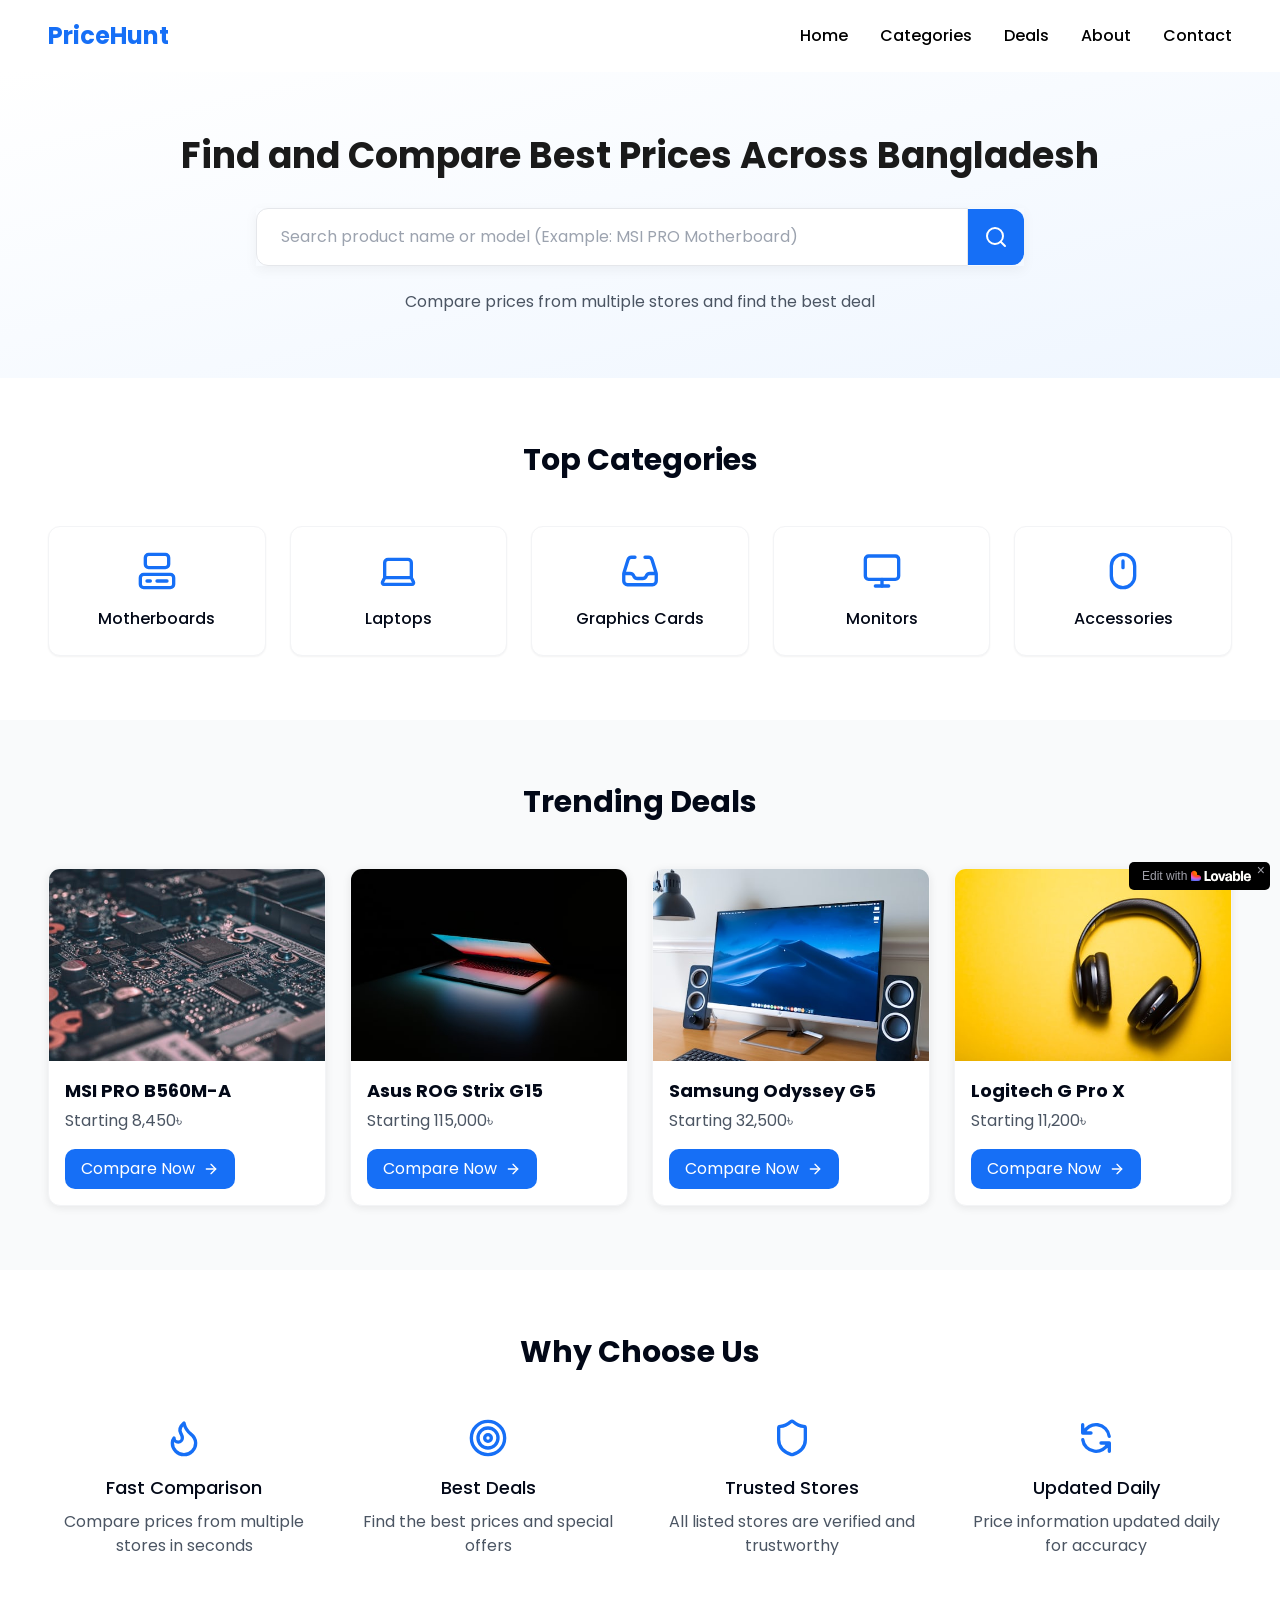
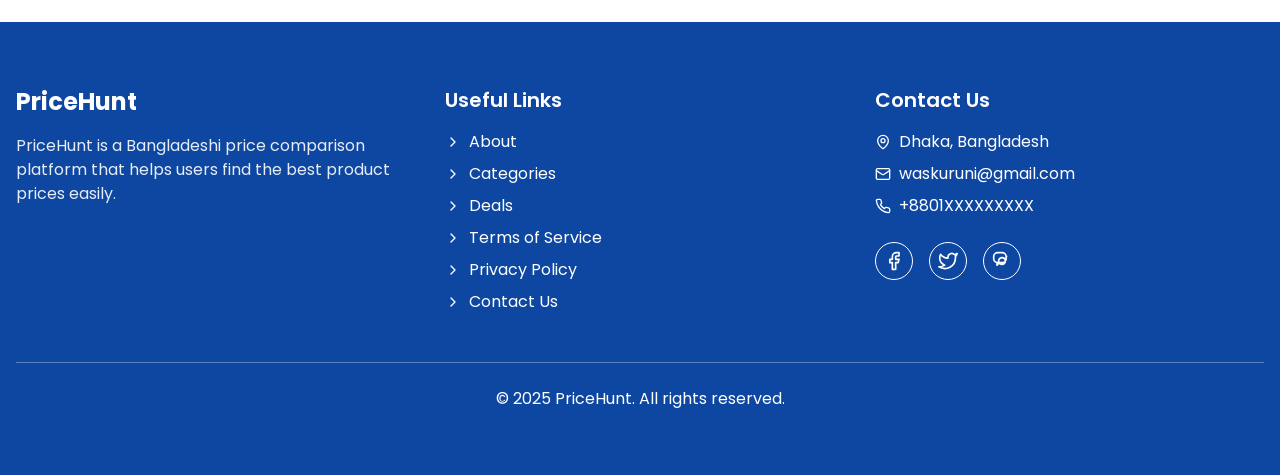
==== index.html/index.html @ 4f88013d "Rename pricehunt-web-finder.html to index.html" ====
<!DOCTYPE html>
<!-- saved from url=(0052)https://preview-%2Dpricehunt-web-finder.lovable.app/ -->
<html lang="en"><head><meta http-equiv="Content-Type" content="text/html; charset=UTF-8">
    
    <meta name="viewport" content="width=device-width, initial-scale=1.0">
    <title>pricehunt-web-finder</title>
    <meta name="description" content="Lovable Generated Project">
    <meta name="author" content="Lovable">

    <meta property="og:title" content="pricehunt-web-finder">
    <meta property="og:description" content="Lovable Generated Project">
    <meta property="og:type" content="website">
    <meta property="og:image" content="https://pub-bb2e103a32db4e198524a2e9ed8f35b4.r2.dev/3e793fcf-2c0a-4760-947f-ab7b72cff218/id-preview-50a342af--3bce8ee6-4d39-41f5-b2bd-1e55536fd583.lovable.app-1746022741566.png">

    <meta name="twitter:card" content="summary_large_image">
    <meta name="twitter:site" content="@lovable_dev">
    <meta name="twitter:image" content="https://pub-bb2e103a32db4e198524a2e9ed8f35b4.r2.dev/3e793fcf-2c0a-4760-947f-ab7b72cff218/id-preview-50a342af--3bce8ee6-4d39-41f5-b2bd-1e55536fd583.lovable.app-1746022741566.png">
    <script type="module" crossorigin="" src="./pricehunt-web-finder_files/index-DUTAC3Rj.js.download"></script>
    <link rel="stylesheet" crossorigin="" href="./pricehunt-web-finder_files/index-QNEb8FNh.css">
  
<style>
	#lovable-badge {
		position: fixed;
		bottom: 10px;
		right: 10px;
		width: 141px;
		padding: 5px 13px;	
		background-color: #000;
		color: #fff;
		font-size: 12px;
		border-radius: 5px;
		font-family: sans-serif;
		display: flex;
		align-items: center;
		gap: 4px;
		z-index: 1000000;
	}
</style>
<style type="text/css">:where(html[dir="ltr"]),:where([data-sonner-toaster][dir="ltr"]){--toast-icon-margin-start: -3px;--toast-icon-margin-end: 4px;--toast-svg-margin-start: -1px;--toast-svg-margin-end: 0px;--toast-button-margin-start: auto;--toast-button-margin-end: 0;--toast-close-button-start: 0;--toast-close-button-end: unset;--toast-close-button-transform: translate(-35%, -35%)}:where(html[dir="rtl"]),:where([data-sonner-toaster][dir="rtl"]){--toast-icon-margin-start: 4px;--toast-icon-margin-end: -3px;--toast-svg-margin-start: 0px;--toast-svg-margin-end: -1px;--toast-button-margin-start: 0;--toast-button-margin-end: auto;--toast-close-button-start: unset;--toast-close-button-end: 0;--toast-close-button-transform: translate(35%, -35%)}:where([data-sonner-toaster]){position:fixed;width:var(--width);font-family:ui-sans-serif,system-ui,-apple-system,BlinkMacSystemFont,Segoe UI,Roboto,Helvetica Neue,Arial,Noto Sans,sans-serif,Apple Color Emoji,Segoe UI Emoji,Segoe UI Symbol,Noto Color Emoji;--gray1: hsl(0, 0%, 99%);--gray2: hsl(0, 0%, 97.3%);--gray3: hsl(0, 0%, 95.1%);--gray4: hsl(0, 0%, 93%);--gray5: hsl(0, 0%, 90.9%);--gray6: hsl(0, 0%, 88.7%);--gray7: hsl(0, 0%, 85.8%);--gray8: hsl(0, 0%, 78%);--gray9: hsl(0, 0%, 56.1%);--gray10: hsl(0, 0%, 52.3%);--gray11: hsl(0, 0%, 43.5%);--gray12: hsl(0, 0%, 9%);--border-radius: 8px;box-sizing:border-box;padding:0;margin:0;list-style:none;outline:none;z-index:999999999}:where([data-sonner-toaster][data-x-position="right"]){right:max(var(--offset),env(safe-area-inset-right))}:where([data-sonner-toaster][data-x-position="left"]){left:max(var(--offset),env(safe-area-inset-left))}:where([data-sonner-toaster][data-x-position="center"]){left:50%;transform:translate(-50%)}:where([data-sonner-toaster][data-y-position="top"]){top:max(var(--offset),env(safe-area-inset-top))}:where([data-sonner-toaster][data-y-position="bottom"]){bottom:max(var(--offset),env(safe-area-inset-bottom))}:where([data-sonner-toast]){--y: translateY(100%);--lift-amount: calc(var(--lift) * var(--gap));z-index:var(--z-index);position:absolute;opacity:0;transform:var(--y);filter:blur(0);touch-action:none;transition:transform .4s,opacity .4s,height .4s,box-shadow .2s;box-sizing:border-box;outline:none;overflow-wrap:anywhere}:where([data-sonner-toast][data-styled="true"]){padding:16px;background:var(--normal-bg);border:1px solid var(--normal-border);color:var(--normal-text);border-radius:var(--border-radius);box-shadow:0 4px 12px #0000001a;width:var(--width);font-size:13px;display:flex;align-items:center;gap:6px}:where([data-sonner-toast]:focus-visible){box-shadow:0 4px 12px #0000001a,0 0 0 2px #0003}:where([data-sonner-toast][data-y-position="top"]){top:0;--y: translateY(-100%);--lift: 1;--lift-amount: calc(1 * var(--gap))}:where([data-sonner-toast][data-y-position="bottom"]){bottom:0;--y: translateY(100%);--lift: -1;--lift-amount: calc(var(--lift) * var(--gap))}:where([data-sonner-toast]) :where([data-description]){font-weight:400;line-height:1.4;color:inherit}:where([data-sonner-toast]) :where([data-title]){font-weight:500;line-height:1.5;color:inherit}:where([data-sonner-toast]) :where([data-icon]){display:flex;height:16px;width:16px;position:relative;justify-content:flex-start;align-items:center;flex-shrink:0;margin-left:var(--toast-icon-margin-start);margin-right:var(--toast-icon-margin-end)}:where([data-sonner-toast][data-promise="true"]) :where([data-icon])>svg{opacity:0;transform:scale(.8);transform-origin:center;animation:sonner-fade-in .3s ease forwards}:where([data-sonner-toast]) :where([data-icon])>*{flex-shrink:0}:where([data-sonner-toast]) :where([data-icon]) svg{margin-left:var(--toast-svg-margin-start);margin-right:var(--toast-svg-margin-end)}:where([data-sonner-toast]) :where([data-content]){display:flex;flex-direction:column;gap:2px}[data-sonner-toast][data-styled=true] [data-button]{border-radius:4px;padding-left:8px;padding-right:8px;height:24px;font-size:12px;color:var(--normal-bg);background:var(--normal-text);margin-left:var(--toast-button-margin-start);margin-right:var(--toast-button-margin-end);border:none;cursor:pointer;outline:none;display:flex;align-items:center;flex-shrink:0;transition:opacity .4s,box-shadow .2s}:where([data-sonner-toast]) :where([data-button]):focus-visible{box-shadow:0 0 0 2px #0006}:where([data-sonner-toast]) :where([data-button]):first-of-type{margin-left:var(--toast-button-margin-start);margin-right:var(--toast-button-margin-end)}:where([data-sonner-toast]) :where([data-cancel]){color:var(--normal-text);background:rgba(0,0,0,.08)}:where([data-sonner-toast][data-theme="dark"]) :where([data-cancel]){background:rgba(255,255,255,.3)}:where([data-sonner-toast]) :where([data-close-button]){position:absolute;left:var(--toast-close-button-start);right:var(--toast-close-button-end);top:0;height:20px;width:20px;display:flex;justify-content:center;align-items:center;padding:0;background:var(--gray1);color:var(--gray12);border:1px solid var(--gray4);transform:var(--toast-close-button-transform);border-radius:50%;cursor:pointer;z-index:1;transition:opacity .1s,background .2s,border-color .2s}:where([data-sonner-toast]) :where([data-close-button]):focus-visible{box-shadow:0 4px 12px #0000001a,0 0 0 2px #0003}:where([data-sonner-toast]) :where([data-disabled="true"]){cursor:not-allowed}:where([data-sonner-toast]):hover :where([data-close-button]):hover{background:var(--gray2);border-color:var(--gray5)}:where([data-sonner-toast][data-swiping="true"]):before{content:"";position:absolute;left:0;right:0;height:100%;z-index:-1}:where([data-sonner-toast][data-y-position="top"][data-swiping="true"]):before{bottom:50%;transform:scaleY(3) translateY(50%)}:where([data-sonner-toast][data-y-position="bottom"][data-swiping="true"]):before{top:50%;transform:scaleY(3) translateY(-50%)}:where([data-sonner-toast][data-swiping="false"][data-removed="true"]):before{content:"";position:absolute;inset:0;transform:scaleY(2)}:where([data-sonner-toast]):after{content:"";position:absolute;left:0;height:calc(var(--gap) + 1px);bottom:100%;width:100%}:where([data-sonner-toast][data-mounted="true"]){--y: translateY(0);opacity:1}:where([data-sonner-toast][data-expanded="false"][data-front="false"]){--scale: var(--toasts-before) * .05 + 1;--y: translateY(calc(var(--lift-amount) * var(--toasts-before))) scale(calc(-1 * var(--scale)));height:var(--front-toast-height)}:where([data-sonner-toast])>*{transition:opacity .4s}:where([data-sonner-toast][data-expanded="false"][data-front="false"][data-styled="true"])>*{opacity:0}:where([data-sonner-toast][data-visible="false"]){opacity:0;pointer-events:none}:where([data-sonner-toast][data-mounted="true"][data-expanded="true"]){--y: translateY(calc(var(--lift) * var(--offset)));height:var(--initial-height)}:where([data-sonner-toast][data-removed="true"][data-front="true"][data-swipe-out="false"]){--y: translateY(calc(var(--lift) * -100%));opacity:0}:where([data-sonner-toast][data-removed="true"][data-front="false"][data-swipe-out="false"][data-expanded="true"]){--y: translateY(calc(var(--lift) * var(--offset) + var(--lift) * -100%));opacity:0}:where([data-sonner-toast][data-removed="true"][data-front="false"][data-swipe-out="false"][data-expanded="false"]){--y: translateY(40%);opacity:0;transition:transform .5s,opacity .2s}:where([data-sonner-toast][data-removed="true"][data-front="false"]):before{height:calc(var(--initial-height) + 20%)}[data-sonner-toast][data-swiping=true]{transform:var(--y) translateY(var(--swipe-amount, 0px));transition:none}[data-sonner-toast][data-swipe-out=true][data-y-position=bottom],[data-sonner-toast][data-swipe-out=true][data-y-position=top]{animation:swipe-out .2s ease-out forwards}@keyframes swipe-out{0%{transform:translateY(calc(var(--lift) * var(--offset) + var(--swipe-amount)));opacity:1}to{transform:translateY(calc(var(--lift) * var(--offset) + var(--swipe-amount) + var(--lift) * -100%));opacity:0}}@media (max-width: 600px){[data-sonner-toaster]{position:fixed;--mobile-offset: 16px;right:var(--mobile-offset);left:var(--mobile-offset);width:100%}[data-sonner-toaster] [data-sonner-toast]{left:0;right:0;width:calc(100% - var(--mobile-offset) * 2)}[data-sonner-toaster][data-x-position=left]{left:var(--mobile-offset)}[data-sonner-toaster][data-y-position=bottom]{bottom:20px}[data-sonner-toaster][data-y-position=top]{top:20px}[data-sonner-toaster][data-x-position=center]{left:var(--mobile-offset);right:var(--mobile-offset);transform:none}}[data-sonner-toaster][data-theme=light]{--normal-bg: #fff;--normal-border: var(--gray4);--normal-text: var(--gray12);--success-bg: hsl(143, 85%, 96%);--success-border: hsl(145, 92%, 91%);--success-text: hsl(140, 100%, 27%);--info-bg: hsl(208, 100%, 97%);--info-border: hsl(221, 91%, 91%);--info-text: hsl(210, 92%, 45%);--warning-bg: hsl(49, 100%, 97%);--warning-border: hsl(49, 91%, 91%);--warning-text: hsl(31, 92%, 45%);--error-bg: hsl(359, 100%, 97%);--error-border: hsl(359, 100%, 94%);--error-text: hsl(360, 100%, 45%)}[data-sonner-toaster][data-theme=light] [data-sonner-toast][data-invert=true]{--normal-bg: #000;--normal-border: hsl(0, 0%, 20%);--normal-text: var(--gray1)}[data-sonner-toaster][data-theme=dark] [data-sonner-toast][data-invert=true]{--normal-bg: #fff;--normal-border: var(--gray3);--normal-text: var(--gray12)}[data-sonner-toaster][data-theme=dark]{--normal-bg: #000;--normal-border: hsl(0, 0%, 20%);--normal-text: var(--gray1);--success-bg: hsl(150, 100%, 6%);--success-border: hsl(147, 100%, 12%);--success-text: hsl(150, 86%, 65%);--info-bg: hsl(215, 100%, 6%);--info-border: hsl(223, 100%, 12%);--info-text: hsl(216, 87%, 65%);--warning-bg: hsl(64, 100%, 6%);--warning-border: hsl(60, 100%, 12%);--warning-text: hsl(46, 87%, 65%);--error-bg: hsl(358, 76%, 10%);--error-border: hsl(357, 89%, 16%);--error-text: hsl(358, 100%, 81%)}[data-rich-colors=true][data-sonner-toast][data-type=success],[data-rich-colors=true][data-sonner-toast][data-type=success] [data-close-button]{background:var(--success-bg);border-color:var(--success-border);color:var(--success-text)}[data-rich-colors=true][data-sonner-toast][data-type=info],[data-rich-colors=true][data-sonner-toast][data-type=info] [data-close-button]{background:var(--info-bg);border-color:var(--info-border);color:var(--info-text)}[data-rich-colors=true][data-sonner-toast][data-type=warning],[data-rich-colors=true][data-sonner-toast][data-type=warning] [data-close-button]{background:var(--warning-bg);border-color:var(--warning-border);color:var(--warning-text)}[data-rich-colors=true][data-sonner-toast][data-type=error],[data-rich-colors=true][data-sonner-toast][data-type=error] [data-close-button]{background:var(--error-bg);border-color:var(--error-border);color:var(--error-text)}.sonner-loading-wrapper{--size: 16px;height:var(--size);width:var(--size);position:absolute;inset:0;z-index:10}.sonner-loading-wrapper[data-visible=false]{transform-origin:center;animation:sonner-fade-out .2s ease forwards}.sonner-spinner{position:relative;top:50%;left:50%;height:var(--size);width:var(--size)}.sonner-loading-bar{animation:sonner-spin 1.2s linear infinite;background:var(--gray11);border-radius:6px;height:8%;left:-10%;position:absolute;top:-3.9%;width:24%}.sonner-loading-bar:nth-child(1){animation-delay:-1.2s;transform:rotate(.0001deg) translate(146%)}.sonner-loading-bar:nth-child(2){animation-delay:-1.1s;transform:rotate(30deg) translate(146%)}.sonner-loading-bar:nth-child(3){animation-delay:-1s;transform:rotate(60deg) translate(146%)}.sonner-loading-bar:nth-child(4){animation-delay:-.9s;transform:rotate(90deg) translate(146%)}.sonner-loading-bar:nth-child(5){animation-delay:-.8s;transform:rotate(120deg) translate(146%)}.sonner-loading-bar:nth-child(6){animation-delay:-.7s;transform:rotate(150deg) translate(146%)}.sonner-loading-bar:nth-child(7){animation-delay:-.6s;transform:rotate(180deg) translate(146%)}.sonner-loading-bar:nth-child(8){animation-delay:-.5s;transform:rotate(210deg) translate(146%)}.sonner-loading-bar:nth-child(9){animation-delay:-.4s;transform:rotate(240deg) translate(146%)}.sonner-loading-bar:nth-child(10){animation-delay:-.3s;transform:rotate(270deg) translate(146%)}.sonner-loading-bar:nth-child(11){animation-delay:-.2s;transform:rotate(300deg) translate(146%)}.sonner-loading-bar:nth-child(12){animation-delay:-.1s;transform:rotate(330deg) translate(146%)}@keyframes sonner-fade-in{0%{opacity:0;transform:scale(.8)}to{opacity:1;transform:scale(1)}}@keyframes sonner-fade-out{0%{opacity:1;transform:scale(1)}to{opacity:0;transform:scale(.8)}}@keyframes sonner-spin{0%{opacity:1}to{opacity:.15}}@media (prefers-reduced-motion){[data-sonner-toast],[data-sonner-toast]>*,.sonner-loading-bar{transition:none!important;animation:none!important}}.sonner-loader{position:absolute;top:50%;left:50%;transform:translate(-50%,-50%);transform-origin:center;transition:opacity .2s,transform .2s}.sonner-loader[data-visible=false]{opacity:0;transform:scale(.8) translate(-50%,-50%)}
</style></head>

  <body>
    <div id="root"><div role="region" aria-label="Notifications (F8)" tabindex="-1" style="pointer-events: none;"><ol tabindex="-1" data-lov-id="src/components/ui/toaster.tsx:30:6" data-lov-name="ToastViewport" data-component-path="src/components/ui/toaster.tsx" data-component-line="30" data-component-file="toaster.tsx" data-component-name="ToastViewport" data-component-content="%7B%7D" class="fixed top-0 z-[100] flex max-h-screen w-full flex-col-reverse p-4 sm:bottom-0 sm:right-0 sm:top-auto sm:flex-col md:max-w-[420px]"></ol></div><div data-lov-id="src/pages/Index.tsx:11:4" data-lov-name="div" data-component-path="src/pages/Index.tsx" data-component-line="11" data-component-file="Index.tsx" data-component-name="div" data-component-content="%7B%22className%22%3A%22min-h-screen%20flex%20flex-col%22%7D" class="min-h-screen flex flex-col"><header data-lov-id="src/components/Header.tsx:6:4" data-lov-name="header" data-component-path="src/components/Header.tsx" data-component-line="6" data-component-file="Header.tsx" data-component-name="header" data-component-content="%7B%22className%22%3A%22px-4%20py-5%20bg-white%20shadow-sm%22%7D" class="px-4 py-5 bg-white shadow-sm"><div data-lov-id="src/components/Header.tsx:7:6" data-lov-name="div" data-component-path="src/components/Header.tsx" data-component-line="7" data-component-file="Header.tsx" data-component-name="div" data-component-content="%7B%22className%22%3A%22container%20mx-auto%20flex%20justify-between%20items-center%22%7D" class="container mx-auto flex justify-between items-center"><div data-lov-id="src/components/Header.tsx:8:8" data-lov-name="div" data-component-path="src/components/Header.tsx" data-component-line="8" data-component-file="Header.tsx" data-component-name="div" data-component-content="%7B%22className%22%3A%22flex%20items-center%22%7D" class="flex items-center"><a data-lov-id="src/components/Header.tsx:9:10" data-lov-name="Link" data-component-path="src/components/Header.tsx" data-component-line="9" data-component-file="Header.tsx" data-component-name="Link" data-component-content="%7B%22text%22%3A%22PriceHunt%22%2C%22className%22%3A%22text-2xl%20font-bold%20text-%5B%23166ff6%5D%22%7D" class="text-2xl font-bold text-[#166ff6]" href="https://preview--pricehunt-web-finder.lovable.app/">PriceHunt</a></div><nav data-lov-id="src/components/Header.tsx:14:8" data-lov-name="nav" data-component-path="src/components/Header.tsx" data-component-line="14" data-component-file="Header.tsx" data-component-name="nav" data-component-content="%7B%22className%22%3A%22hidden%20md%3Aflex%20space-x-8%22%7D" class="hidden md:flex space-x-8"><a data-lov-id="src/components/Header.tsx:15:10" data-lov-name="Link" data-component-path="src/components/Header.tsx" data-component-line="15" data-component-file="Header.tsx" data-component-name="Link" data-component-content="%7B%22text%22%3A%22Home%22%2C%22className%22%3A%22font-medium%20text-black%20hover%3Atext-%5B%23166ff6%5D%22%7D" class="font-medium text-black hover:text-[#166ff6]" href="https://preview--pricehunt-web-finder.lovable.app/">Home</a><a data-lov-id="src/components/Header.tsx:18:10" data-lov-name="Link" data-component-path="src/components/Header.tsx" data-component-line="18" data-component-file="Header.tsx" data-component-name="Link" data-component-content="%7B%22text%22%3A%22Categories%22%2C%22className%22%3A%22font-medium%20text-black%20hover%3Atext-%5B%23166ff6%5D%22%7D" class="font-medium text-black hover:text-[#166ff6]" href="https://preview--pricehunt-web-finder.lovable.app/categories">Categories</a><a data-lov-id="src/components/Header.tsx:21:10" data-lov-name="Link" data-component-path="src/components/Header.tsx" data-component-line="21" data-component-file="Header.tsx" data-component-name="Link" data-component-content="%7B%22text%22%3A%22Deals%22%2C%22className%22%3A%22font-medium%20text-black%20hover%3Atext-%5B%23166ff6%5D%22%7D" class="font-medium text-black hover:text-[#166ff6]" href="https://preview--pricehunt-web-finder.lovable.app/deals">Deals</a><a data-lov-id="src/components/Header.tsx:24:10" data-lov-name="Link" data-component-path="src/components/Header.tsx" data-component-line="24" data-component-file="Header.tsx" data-component-name="Link" data-component-content="%7B%22text%22%3A%22About%22%2C%22className%22%3A%22font-medium%20text-black%20hover%3Atext-%5B%23166ff6%5D%22%7D" class="font-medium text-black hover:text-[#166ff6]" href="https://preview--pricehunt-web-finder.lovable.app/about">About</a><a data-lov-id="src/components/Header.tsx:27:10" data-lov-name="Link" data-component-path="src/components/Header.tsx" data-component-line="27" data-component-file="Header.tsx" data-component-name="Link" data-component-content="%7B%22text%22%3A%22Contact%22%2C%22className%22%3A%22font-medium%20text-black%20hover%3Atext-%5B%23166ff6%5D%22%7D" class="font-medium text-black hover:text-[#166ff6]" href="https://preview--pricehunt-web-finder.lovable.app/contact">Contact</a></nav><div data-lov-id="src/components/Header.tsx:32:8" data-lov-name="div" data-component-path="src/components/Header.tsx" data-component-line="32" data-component-file="Header.tsx" data-component-name="div" data-component-content="%7B%22className%22%3A%22md%3Ahidden%22%7D" class="md:hidden"><button data-lov-id="src/components/Header.tsx:33:10" data-lov-name="button" data-component-path="src/components/Header.tsx" data-component-line="33" data-component-file="Header.tsx" data-component-name="button" data-component-content="%7B%22className%22%3A%22p-2%22%7D" class="p-2"><svg data-lov-id="src/components/Header.tsx:34:12" data-lov-name="svg" data-component-path="src/components/Header.tsx" data-component-line="34" data-component-file="Header.tsx" data-component-name="svg" data-component-content="%7B%22className%22%3A%22h-6%20w-6%22%7D" xmlns="http://www.w3.org/2000/svg" fill="none" viewBox="0 0 24 24" stroke="currentColor" class="h-6 w-6"><path data-lov-id="src/components/Header.tsx:35:14" data-lov-name="path" data-component-path="src/components/Header.tsx" data-component-line="35" data-component-file="Header.tsx" data-component-name="path" data-component-content="%7B%7D" stroke-linecap="round" stroke-linejoin="round" stroke-width="2" d="M4 6h16M4 12h16M4 18h16"></path></svg></button></div></div></header><main data-lov-id="src/pages/Index.tsx:13:6" data-lov-name="main" data-component-path="src/pages/Index.tsx" data-component-line="13" data-component-file="Index.tsx" data-component-name="main" data-component-content="%7B%22className%22%3A%22flex-grow%22%7D" class="flex-grow"><section data-lov-id="src/components/HeroSection.tsx:15:4" data-lov-name="section" data-component-path="src/components/HeroSection.tsx" data-component-line="15" data-component-file="HeroSection.tsx" data-component-name="section" data-component-content="%7B%22className%22%3A%22py-16%20px-4%20bg-gradient-to-br%20from-white%20to-blue-50%22%7D" class="py-16 px-4 bg-gradient-to-br from-white to-blue-50"><div data-lov-id="src/components/HeroSection.tsx:16:6" data-lov-name="div" data-component-path="src/components/HeroSection.tsx" data-component-line="16" data-component-file="HeroSection.tsx" data-component-name="div" data-component-content="%7B%22className%22%3A%22container%20mx-auto%20text-center%22%7D" class="container mx-auto text-center"><h1 data-lov-id="src/components/HeroSection.tsx:17:8" data-lov-name="h1" data-component-path="src/components/HeroSection.tsx" data-component-line="17" data-component-file="HeroSection.tsx" data-component-name="h1" data-component-content="%7B%22text%22%3A%22Find%20and%20Compare%20Best%20Prices%20Across%20Bangladesh%22%2C%22className%22%3A%22text-3xl%20md%3Atext-4xl%20font-bold%20text-%5B%231a1a1a%5D%20mb-8%22%7D" class="text-3xl md:text-4xl font-bold text-[#1a1a1a] mb-8">Find and Compare Best Prices Across Bangladesh</h1><div data-lov-id="src/components/HeroSection.tsx:21:8" data-lov-name="div" data-component-path="src/components/HeroSection.tsx" data-component-line="21" data-component-file="HeroSection.tsx" data-component-name="div" data-component-content="%7B%22className%22%3A%22max-w-3xl%20mx-auto%20search-bar-container%22%7D" class="max-w-3xl mx-auto search-bar-container"><form data-lov-id="src/components/HeroSection.tsx:22:10" data-lov-name="form" data-component-path="src/components/HeroSection.tsx" data-component-line="22" data-component-file="HeroSection.tsx" data-component-name="form" data-component-content="%7B%22className%22%3A%22flex%20items-center%22%7D" class="flex items-center"><div data-lov-id="src/components/HeroSection.tsx:23:12" data-lov-name="div" data-component-path="src/components/HeroSection.tsx" data-component-line="23" data-component-file="HeroSection.tsx" data-component-name="div" data-component-content="%7B%22className%22%3A%22relative%20w-full%22%7D" class="relative w-full"><input data-lov-id="src/components/HeroSection.tsx:24:14" data-lov-name="input" data-component-path="src/components/HeroSection.tsx" data-component-line="24" data-component-file="HeroSection.tsx" data-component-name="input" data-component-content="%7B%22placeholder%22%3A%22Search%20product%20name%20or%20model%20(Example%3A%20MSI%20PRO%20Motherboard)%22%2C%22className%22%3A%22w-full%20py-4%20px-6%20rounded-l-lg%20border%20border-gray-200%20focus%3Aoutline-none%20focus%3Aring-1%20focus%3Aring-%5B%23166ff6%5D%20text-gray-700%22%7D" type="text" placeholder="Search product name or model (Example: MSI PRO Motherboard)" class="w-full py-4 px-6 rounded-l-lg border border-gray-200 focus:outline-none focus:ring-1 focus:ring-[#166ff6] text-gray-700" value=""></div><button data-lov-id="src/components/HeroSection.tsx:32:12" data-lov-name="button" data-component-path="src/components/HeroSection.tsx" data-component-line="32" data-component-file="HeroSection.tsx" data-component-name="button" data-component-content="%7B%22className%22%3A%22bg-%5B%23166ff6%5D%20hover%3Abg-blue-600%20text-white%20p-4%20rounded-r-lg%20transition-colors%22%7D" type="submit" class="bg-[#166ff6] hover:bg-blue-600 text-white p-4 rounded-r-lg transition-colors"><svg xmlns="http://www.w3.org/2000/svg" width="24" height="24" viewBox="0 0 24 24" fill="none" stroke="currentColor" stroke-width="2" stroke-linecap="round" stroke-linejoin="round" class="lucide lucide-search h-6 w-6" data-lov-id="src/components/HeroSection.tsx:36:14" data-lov-name="Search" data-component-path="src/components/HeroSection.tsx" data-component-line="36" data-component-file="HeroSection.tsx" data-component-name="Search" data-component-content="%7B%22className%22%3A%22h-6%20w-6%22%7D"><circle cx="11" cy="11" r="8"></circle><path d="m21 21-4.3-4.3"></path></svg></button></form></div><p data-lov-id="src/components/HeroSection.tsx:41:8" data-lov-name="p" data-component-path="src/components/HeroSection.tsx" data-component-line="41" data-component-file="HeroSection.tsx" data-component-name="p" data-component-content="%7B%22text%22%3A%22Compare%20prices%20from%20multiple%20stores%20and%20find%20the%20best%20deal%22%2C%22className%22%3A%22mt-6%20text-gray-600%22%7D" class="mt-6 text-gray-600">Compare prices from multiple stores and find the best deal</p></div></section><section data-lov-id="src/components/CategorySection.tsx:43:4" data-lov-name="section" data-component-path="src/components/CategorySection.tsx" data-component-line="43" data-component-file="CategorySection.tsx" data-component-name="section" data-component-content="%7B%22className%22%3A%22py-16%20px-4%20bg-white%22%7D" class="py-16 px-4 bg-white"><div data-lov-id="src/components/CategorySection.tsx:44:6" data-lov-name="div" data-component-path="src/components/CategorySection.tsx" data-component-line="44" data-component-file="CategorySection.tsx" data-component-name="div" data-component-content="%7B%22className%22%3A%22container%20mx-auto%22%7D" class="container mx-auto"><h2 data-lov-id="src/components/CategorySection.tsx:45:8" data-lov-name="h2" data-component-path="src/components/CategorySection.tsx" data-component-line="45" data-component-file="CategorySection.tsx" data-component-name="h2" data-component-content="%7B%22text%22%3A%22Top%20Categories%22%2C%22className%22%3A%22text-2xl%20md%3Atext-3xl%20font-bold%20text-center%20mb-12%22%7D" class="text-2xl md:text-3xl font-bold text-center mb-12">Top Categories</h2><div data-lov-id="src/components/CategorySection.tsx:49:8" data-lov-name="div" data-component-path="src/components/CategorySection.tsx" data-component-line="49" data-component-file="CategorySection.tsx" data-component-name="div" data-component-content="%7B%22className%22%3A%22grid%20grid-cols-2%20sm%3Agrid-cols-3%20lg%3Agrid-cols-5%20gap-4%20md%3Agap-6%22%7D" class="grid grid-cols-2 sm:grid-cols-3 lg:grid-cols-5 gap-4 md:gap-6"><a data-lov-id="src/components/CategorySection.tsx:51:12" data-lov-name="a" data-component-path="src/components/CategorySection.tsx" data-component-line="51" data-component-file="CategorySection.tsx" data-component-name="a" data-component-content="%7B%22className%22%3A%22category-card%20flex%20flex-col%20items-center%20p-6%20bg-white%20rounded-lg%20border%20border-gray-100%20shadow-sm%20hover%3Aborder-%5B%23166ff6%5D%2F20%22%7D" href="https://preview--pricehunt-web-finder.lovable.app/category/motherboards" class="category-card flex flex-col items-center p-6 bg-white rounded-lg border border-gray-100 shadow-sm hover:border-[#166ff6]/20"><div data-lov-id="src/components/CategorySection.tsx:56:14" data-lov-name="div" data-component-path="src/components/CategorySection.tsx" data-component-line="56" data-component-file="CategorySection.tsx" data-component-name="div" data-component-content="%7B%22className%22%3A%22mb-4%22%7D" class="mb-4"><svg xmlns="http://www.w3.org/2000/svg" width="24" height="24" viewBox="0 0 24 24" fill="none" stroke="currentColor" stroke-width="2" stroke-linecap="round" stroke-linejoin="round" class="lucide lucide-computer w-10 h-10 text-[#166ff6]" data-lov-id="src/components/CategorySection.tsx:7:12" data-lov-name="Computer" data-component-path="src/components/CategorySection.tsx" data-component-line="7" data-component-file="CategorySection.tsx" data-component-name="Computer" data-component-content="%7B%22className%22%3A%22w-10%20h-10%20text-%5B%23166ff6%5D%22%7D"><rect width="14" height="8" x="5" y="2" rx="2"></rect><rect width="20" height="8" x="2" y="14" rx="2"></rect><path d="M6 18h2"></path><path d="M12 18h6"></path></svg></div><h3 data-lov-id="src/components/CategorySection.tsx:57:14" data-lov-name="h3" data-component-path="src/components/CategorySection.tsx" data-component-line="57" data-component-file="CategorySection.tsx" data-component-name="h3" data-component-content="%7B%22className%22%3A%22font-medium%20text-center%22%7D" class="font-medium text-center">Motherboards</h3></a><a data-lov-id="src/components/CategorySection.tsx:51:12" data-lov-name="a" data-component-path="src/components/CategorySection.tsx" data-component-line="51" data-component-file="CategorySection.tsx" data-component-name="a" data-component-content="%7B%22className%22%3A%22category-card%20flex%20flex-col%20items-center%20p-6%20bg-white%20rounded-lg%20border%20border-gray-100%20shadow-sm%20hover%3Aborder-%5B%23166ff6%5D%2F20%22%7D" href="https://preview--pricehunt-web-finder.lovable.app/category/laptops" class="category-card flex flex-col items-center p-6 bg-white rounded-lg border border-gray-100 shadow-sm hover:border-[#166ff6]/20"><div data-lov-id="src/components/CategorySection.tsx:56:14" data-lov-name="div" data-component-path="src/components/CategorySection.tsx" data-component-line="56" data-component-file="CategorySection.tsx" data-component-name="div" data-component-content="%7B%22className%22%3A%22mb-4%22%7D" class="mb-4"><svg xmlns="http://www.w3.org/2000/svg" width="24" height="24" viewBox="0 0 24 24" fill="none" stroke="currentColor" stroke-width="2" stroke-linecap="round" stroke-linejoin="round" class="lucide lucide-laptop w-10 h-10 text-[#166ff6]" data-lov-id="src/components/CategorySection.tsx:12:12" data-lov-name="Laptop" data-component-path="src/components/CategorySection.tsx" data-component-line="12" data-component-file="CategorySection.tsx" data-component-name="Laptop" data-component-content="%7B%22className%22%3A%22w-10%20h-10%20text-%5B%23166ff6%5D%22%7D"><path d="M20 16V7a2 2 0 0 0-2-2H6a2 2 0 0 0-2 2v9m16 0H4m16 0 1.28 2.55a1 1 0 0 1-.9 1.45H3.62a1 1 0 0 1-.9-1.45L4 16"></path></svg></div><h3 data-lov-id="src/components/CategorySection.tsx:57:14" data-lov-name="h3" data-component-path="src/components/CategorySection.tsx" data-component-line="57" data-component-file="CategorySection.tsx" data-component-name="h3" data-component-content="%7B%22className%22%3A%22font-medium%20text-center%22%7D" class="font-medium text-center">Laptops</h3></a><a data-lov-id="src/components/CategorySection.tsx:51:12" data-lov-name="a" data-component-path="src/components/CategorySection.tsx" data-component-line="51" data-component-file="CategorySection.tsx" data-component-name="a" data-component-content="%7B%22className%22%3A%22category-card%20flex%20flex-col%20items-center%20p-6%20bg-white%20rounded-lg%20border%20border-gray-100%20shadow-sm%20hover%3Aborder-%5B%23166ff6%5D%2F20%22%7D" href="https://preview--pricehunt-web-finder.lovable.app/category/graphics-cards" class="category-card flex flex-col items-center p-6 bg-white rounded-lg border border-gray-100 shadow-sm hover:border-[#166ff6]/20"><div data-lov-id="src/components/CategorySection.tsx:56:14" data-lov-name="div" data-component-path="src/components/CategorySection.tsx" data-component-line="56" data-component-file="CategorySection.tsx" data-component-name="div" data-component-content="%7B%22className%22%3A%22mb-4%22%7D" class="mb-4"><svg data-lov-id="src/components/CategorySection.tsx:17:12" data-lov-name="svg" data-component-path="src/components/CategorySection.tsx" data-component-line="17" data-component-file="CategorySection.tsx" data-component-name="svg" data-component-content="%7B%22className%22%3A%22w-10%20h-10%20text-%5B%23166ff6%5D%22%7D" xmlns="http://www.w3.org/2000/svg" class="w-10 h-10 text-[#166ff6]" fill="none" viewBox="0 0 24 24" stroke="currentColor" stroke-width="2"><path data-lov-id="src/components/CategorySection.tsx:25:14" data-lov-name="path" data-component-path="src/components/CategorySection.tsx" data-component-line="25" data-component-file="CategorySection.tsx" data-component-name="path" data-component-content="%7B%7D" stroke-linecap="round" stroke-linejoin="round" d="M9 3.75H6.912a2.25 2.25 0 00-2.15 1.588L2.35 13.177a2.25 2.25 0 00-.1.661V18a2.25 2.25 0 002.25 2.25h15A2.25 2.25 0 0021.75 18v-4.162c0-.224-.034-.447-.1-.661L19.24 5.338a2.25 2.25 0 00-2.15-1.588H15M2.25 13.5h3.86a2.25 2.25 0 012.012 1.244l.256.512a2.25 2.25 0 002.013 1.244h3.218a2.25 2.25 0 002.013-1.244l.256-.512a2.25 2.25 0 012.013-1.244h3.859"></path></svg></div><h3 data-lov-id="src/components/CategorySection.tsx:57:14" data-lov-name="h3" data-component-path="src/components/CategorySection.tsx" data-component-line="57" data-component-file="CategorySection.tsx" data-component-name="h3" data-component-content="%7B%22className%22%3A%22font-medium%20text-center%22%7D" class="font-medium text-center">Graphics Cards</h3></a><a data-lov-id="src/components/CategorySection.tsx:51:12" data-lov-name="a" data-component-path="src/components/CategorySection.tsx" data-component-line="51" data-component-file="CategorySection.tsx" data-component-name="a" data-component-content="%7B%22className%22%3A%22category-card%20flex%20flex-col%20items-center%20p-6%20bg-white%20rounded-lg%20border%20border-gray-100%20shadow-sm%20hover%3Aborder-%5B%23166ff6%5D%2F20%22%7D" href="https://preview--pricehunt-web-finder.lovable.app/category/monitors" class="category-card flex flex-col items-center p-6 bg-white rounded-lg border border-gray-100 shadow-sm hover:border-[#166ff6]/20"><div data-lov-id="src/components/CategorySection.tsx:56:14" data-lov-name="div" data-component-path="src/components/CategorySection.tsx" data-component-line="56" data-component-file="CategorySection.tsx" data-component-name="div" data-component-content="%7B%22className%22%3A%22mb-4%22%7D" class="mb-4"><svg xmlns="http://www.w3.org/2000/svg" width="24" height="24" viewBox="0 0 24 24" fill="none" stroke="currentColor" stroke-width="2" stroke-linecap="round" stroke-linejoin="round" class="lucide lucide-monitor w-10 h-10 text-[#166ff6]" data-lov-id="src/components/CategorySection.tsx:31:12" data-lov-name="Monitor" data-component-path="src/components/CategorySection.tsx" data-component-line="31" data-component-file="CategorySection.tsx" data-component-name="Monitor" data-component-content="%7B%22className%22%3A%22w-10%20h-10%20text-%5B%23166ff6%5D%22%7D"><rect width="20" height="14" x="2" y="3" rx="2"></rect><line x1="8" x2="16" y1="21" y2="21"></line><line x1="12" x2="12" y1="17" y2="21"></line></svg></div><h3 data-lov-id="src/components/CategorySection.tsx:57:14" data-lov-name="h3" data-component-path="src/components/CategorySection.tsx" data-component-line="57" data-component-file="CategorySection.tsx" data-component-name="h3" data-component-content="%7B%22className%22%3A%22font-medium%20text-center%22%7D" class="font-medium text-center">Monitors</h3></a><a data-lov-id="src/components/CategorySection.tsx:51:12" data-lov-name="a" data-component-path="src/components/CategorySection.tsx" data-component-line="51" data-component-file="CategorySection.tsx" data-component-name="a" data-component-content="%7B%22className%22%3A%22category-card%20flex%20flex-col%20items-center%20p-6%20bg-white%20rounded-lg%20border%20border-gray-100%20shadow-sm%20hover%3Aborder-%5B%23166ff6%5D%2F20%22%7D" href="https://preview--pricehunt-web-finder.lovable.app/category/accessories" class="category-card flex flex-col items-center p-6 bg-white rounded-lg border border-gray-100 shadow-sm hover:border-[#166ff6]/20"><div data-lov-id="src/components/CategorySection.tsx:56:14" data-lov-name="div" data-component-path="src/components/CategorySection.tsx" data-component-line="56" data-component-file="CategorySection.tsx" data-component-name="div" data-component-content="%7B%22className%22%3A%22mb-4%22%7D" class="mb-4"><svg xmlns="http://www.w3.org/2000/svg" width="24" height="24" viewBox="0 0 24 24" fill="none" stroke="currentColor" stroke-width="2" stroke-linecap="round" stroke-linejoin="round" class="lucide lucide-mouse w-10 h-10 text-[#166ff6]" data-lov-id="src/components/CategorySection.tsx:36:12" data-lov-name="Mouse" data-component-path="src/components/CategorySection.tsx" data-component-line="36" data-component-file="CategorySection.tsx" data-component-name="Mouse" data-component-content="%7B%22className%22%3A%22w-10%20h-10%20text-%5B%23166ff6%5D%22%7D"><rect x="5" y="2" width="14" height="20" rx="7"></rect><path d="M12 6v4"></path></svg></div><h3 data-lov-id="src/components/CategorySection.tsx:57:14" data-lov-name="h3" data-component-path="src/components/CategorySection.tsx" data-component-line="57" data-component-file="CategorySection.tsx" data-component-name="h3" data-component-content="%7B%22className%22%3A%22font-medium%20text-center%22%7D" class="font-medium text-center">Accessories</h3></a></div></div></section><section data-lov-id="src/components/TrendingDeals.tsx:37:4" data-lov-name="section" data-component-path="src/components/TrendingDeals.tsx" data-component-line="37" data-component-file="TrendingDeals.tsx" data-component-name="section" data-component-content="%7B%22className%22%3A%22py-16%20px-4%20bg-gray-50%22%7D" class="py-16 px-4 bg-gray-50"><div data-lov-id="src/components/TrendingDeals.tsx:38:6" data-lov-name="div" data-component-path="src/components/TrendingDeals.tsx" data-component-line="38" data-component-file="TrendingDeals.tsx" data-component-name="div" data-component-content="%7B%22className%22%3A%22container%20mx-auto%22%7D" class="container mx-auto"><h2 data-lov-id="src/components/TrendingDeals.tsx:39:8" data-lov-name="h2" data-component-path="src/components/TrendingDeals.tsx" data-component-line="39" data-component-file="TrendingDeals.tsx" data-component-name="h2" data-component-content="%7B%22text%22%3A%22Trending%20Deals%22%2C%22className%22%3A%22text-2xl%20md%3Atext-3xl%20font-bold%20text-center%20mb-12%22%7D" class="text-2xl md:text-3xl font-bold text-center mb-12">Trending Deals</h2><div data-lov-id="src/components/TrendingDeals.tsx:43:8" data-lov-name="div" data-component-path="src/components/TrendingDeals.tsx" data-component-line="43" data-component-file="TrendingDeals.tsx" data-component-name="div" data-component-content="%7B%22className%22%3A%22grid%20grid-cols-1%20sm%3Agrid-cols-2%20lg%3Agrid-cols-4%20gap-6%22%7D" class="grid grid-cols-1 sm:grid-cols-2 lg:grid-cols-4 gap-6"><div data-lov-id="src/components/TrendingDeals.tsx:45:12" data-lov-name="div" data-component-path="src/components/TrendingDeals.tsx" data-component-line="45" data-component-file="TrendingDeals.tsx" data-component-name="div" data-component-content="%7B%22className%22%3A%22deal-card%20bg-white%20rounded-lg%20overflow-hidden%20border%20border-gray-100%22%7D" class="deal-card bg-white rounded-lg overflow-hidden border border-gray-100"><div data-lov-id="src/components/TrendingDeals.tsx:46:14" data-lov-name="div" data-component-path="src/components/TrendingDeals.tsx" data-component-line="46" data-component-file="TrendingDeals.tsx" data-component-name="div" data-component-content="%7B%22className%22%3A%22h-48%20overflow-hidden%22%7D" class="h-48 overflow-hidden"><img data-lov-id="src/components/TrendingDeals.tsx:47:16" data-lov-name="img" data-component-path="src/components/TrendingDeals.tsx" data-component-line="47" data-component-file="TrendingDeals.tsx" data-component-name="img" data-component-content="%7B%22className%22%3A%22w-full%20h-full%20object-cover%22%7D" src="./pricehunt-web-finder_files/photo-1518770660439-4636190af475" alt="MSI PRO B560M-A" class="w-full h-full object-cover"></div><div data-lov-id="src/components/TrendingDeals.tsx:53:14" data-lov-name="div" data-component-path="src/components/TrendingDeals.tsx" data-component-line="53" data-component-file="TrendingDeals.tsx" data-component-name="div" data-component-content="%7B%22className%22%3A%22p-4%22%7D" class="p-4"><h3 data-lov-id="src/components/TrendingDeals.tsx:54:16" data-lov-name="h3" data-component-path="src/components/TrendingDeals.tsx" data-component-line="54" data-component-file="TrendingDeals.tsx" data-component-name="h3" data-component-content="%7B%22className%22%3A%22font-bold%20text-lg%20mb-1%22%7D" class="font-bold text-lg mb-1">MSI PRO B560M-A</h3><p data-lov-id="src/components/TrendingDeals.tsx:55:16" data-lov-name="p" data-component-path="src/components/TrendingDeals.tsx" data-component-line="55" data-component-file="TrendingDeals.tsx" data-component-name="p" data-component-content="%7B%22text%22%3A%22Starting%22%2C%22className%22%3A%22text-gray-600%20mb-4%22%7D" class="text-gray-600 mb-4">Starting 8,450৳</p><a data-lov-id="src/components/TrendingDeals.tsx:56:16" data-lov-name="a" data-component-path="src/components/TrendingDeals.tsx" data-component-line="56" data-component-file="TrendingDeals.tsx" data-component-name="a" data-component-content="%7B%22text%22%3A%22Compare%20Now%22%2C%22className%22%3A%22inline-flex%20items-center%20justify-center%20px-4%20py-2%20bg-%5B%23166ff6%5D%20hover%3Abg-blue-600%20text-white%20rounded-md%20transition-colors%22%7D" href="https://preview--pricehunt-web-finder.lovable.app/product/msi-pro-b560m-a" class="inline-flex items-center justify-center px-4 py-2 bg-[#166ff6] hover:bg-blue-600 text-white rounded-md transition-colors">Compare Now<svg xmlns="http://www.w3.org/2000/svg" width="24" height="24" viewBox="0 0 24 24" fill="none" stroke="currentColor" stroke-width="2" stroke-linecap="round" stroke-linejoin="round" class="lucide lucide-arrow-right ml-2 h-4 w-4" data-lov-id="src/components/TrendingDeals.tsx:61:18" data-lov-name="ArrowRight" data-component-path="src/components/TrendingDeals.tsx" data-component-line="61" data-component-file="TrendingDeals.tsx" data-component-name="ArrowRight" data-component-content="%7B%22className%22%3A%22ml-2%20h-4%20w-4%22%7D"><path d="M5 12h14"></path><path d="m12 5 7 7-7 7"></path></svg></a></div></div><div data-lov-id="src/components/TrendingDeals.tsx:45:12" data-lov-name="div" data-component-path="src/components/TrendingDeals.tsx" data-component-line="45" data-component-file="TrendingDeals.tsx" data-component-name="div" data-component-content="%7B%22className%22%3A%22deal-card%20bg-white%20rounded-lg%20overflow-hidden%20border%20border-gray-100%22%7D" class="deal-card bg-white rounded-lg overflow-hidden border border-gray-100"><div data-lov-id="src/components/TrendingDeals.tsx:46:14" data-lov-name="div" data-component-path="src/components/TrendingDeals.tsx" data-component-line="46" data-component-file="TrendingDeals.tsx" data-component-name="div" data-component-content="%7B%22className%22%3A%22h-48%20overflow-hidden%22%7D" class="h-48 overflow-hidden"><img data-lov-id="src/components/TrendingDeals.tsx:47:16" data-lov-name="img" data-component-path="src/components/TrendingDeals.tsx" data-component-line="47" data-component-file="TrendingDeals.tsx" data-component-name="img" data-component-content="%7B%22className%22%3A%22w-full%20h-full%20object-cover%22%7D" src="./pricehunt-web-finder_files/photo-1531297484001-80022131f5a1" alt="Asus ROG Strix G15" class="w-full h-full object-cover"></div><div data-lov-id="src/components/TrendingDeals.tsx:53:14" data-lov-name="div" data-component-path="src/components/TrendingDeals.tsx" data-component-line="53" data-component-file="TrendingDeals.tsx" data-component-name="div" data-component-content="%7B%22className%22%3A%22p-4%22%7D" class="p-4"><h3 data-lov-id="src/components/TrendingDeals.tsx:54:16" data-lov-name="h3" data-component-path="src/components/TrendingDeals.tsx" data-component-line="54" data-component-file="TrendingDeals.tsx" data-component-name="h3" data-component-content="%7B%22className%22%3A%22font-bold%20text-lg%20mb-1%22%7D" class="font-bold text-lg mb-1">Asus ROG Strix G15</h3><p data-lov-id="src/components/TrendingDeals.tsx:55:16" data-lov-name="p" data-component-path="src/components/TrendingDeals.tsx" data-component-line="55" data-component-file="TrendingDeals.tsx" data-component-name="p" data-component-content="%7B%22text%22%3A%22Starting%22%2C%22className%22%3A%22text-gray-600%20mb-4%22%7D" class="text-gray-600 mb-4">Starting 115,000৳</p><a data-lov-id="src/components/TrendingDeals.tsx:56:16" data-lov-name="a" data-component-path="src/components/TrendingDeals.tsx" data-component-line="56" data-component-file="TrendingDeals.tsx" data-component-name="a" data-component-content="%7B%22text%22%3A%22Compare%20Now%22%2C%22className%22%3A%22inline-flex%20items-center%20justify-center%20px-4%20py-2%20bg-%5B%23166ff6%5D%20hover%3Abg-blue-600%20text-white%20rounded-md%20transition-colors%22%7D" href="https://preview--pricehunt-web-finder.lovable.app/product/asus-rog-strix-g15" class="inline-flex items-center justify-center px-4 py-2 bg-[#166ff6] hover:bg-blue-600 text-white rounded-md transition-colors">Compare Now<svg xmlns="http://www.w3.org/2000/svg" width="24" height="24" viewBox="0 0 24 24" fill="none" stroke="currentColor" stroke-width="2" stroke-linecap="round" stroke-linejoin="round" class="lucide lucide-arrow-right ml-2 h-4 w-4" data-lov-id="src/components/TrendingDeals.tsx:61:18" data-lov-name="ArrowRight" data-component-path="src/components/TrendingDeals.tsx" data-component-line="61" data-component-file="TrendingDeals.tsx" data-component-name="ArrowRight" data-component-content="%7B%22className%22%3A%22ml-2%20h-4%20w-4%22%7D"><path d="M5 12h14"></path><path d="m12 5 7 7-7 7"></path></svg></a></div></div><div data-lov-id="src/components/TrendingDeals.tsx:45:12" data-lov-name="div" data-component-path="src/components/TrendingDeals.tsx" data-component-line="45" data-component-file="TrendingDeals.tsx" data-component-name="div" data-component-content="%7B%22className%22%3A%22deal-card%20bg-white%20rounded-lg%20overflow-hidden%20border%20border-gray-100%22%7D" class="deal-card bg-white rounded-lg overflow-hidden border border-gray-100"><div data-lov-id="src/components/TrendingDeals.tsx:46:14" data-lov-name="div" data-component-path="src/components/TrendingDeals.tsx" data-component-line="46" data-component-file="TrendingDeals.tsx" data-component-name="div" data-component-content="%7B%22className%22%3A%22h-48%20overflow-hidden%22%7D" class="h-48 overflow-hidden"><img data-lov-id="src/components/TrendingDeals.tsx:47:16" data-lov-name="img" data-component-path="src/components/TrendingDeals.tsx" data-component-line="47" data-component-file="TrendingDeals.tsx" data-component-name="img" data-component-content="%7B%22className%22%3A%22w-full%20h-full%20object-cover%22%7D" src="./pricehunt-web-finder_files/photo-1586210579191-33b45e38fa2c" alt="Samsung Odyssey G5" class="w-full h-full object-cover"></div><div data-lov-id="src/components/TrendingDeals.tsx:53:14" data-lov-name="div" data-component-path="src/components/TrendingDeals.tsx" data-component-line="53" data-component-file="TrendingDeals.tsx" data-component-name="div" data-component-content="%7B%22className%22%3A%22p-4%22%7D" class="p-4"><h3 data-lov-id="src/components/TrendingDeals.tsx:54:16" data-lov-name="h3" data-component-path="src/components/TrendingDeals.tsx" data-component-line="54" data-component-file="TrendingDeals.tsx" data-component-name="h3" data-component-content="%7B%22className%22%3A%22font-bold%20text-lg%20mb-1%22%7D" class="font-bold text-lg mb-1">Samsung Odyssey G5</h3><p data-lov-id="src/components/TrendingDeals.tsx:55:16" data-lov-name="p" data-component-path="src/components/TrendingDeals.tsx" data-component-line="55" data-component-file="TrendingDeals.tsx" data-component-name="p" data-component-content="%7B%22text%22%3A%22Starting%22%2C%22className%22%3A%22text-gray-600%20mb-4%22%7D" class="text-gray-600 mb-4">Starting 32,500৳</p><a data-lov-id="src/components/TrendingDeals.tsx:56:16" data-lov-name="a" data-component-path="src/components/TrendingDeals.tsx" data-component-line="56" data-component-file="TrendingDeals.tsx" data-component-name="a" data-component-content="%7B%22text%22%3A%22Compare%20Now%22%2C%22className%22%3A%22inline-flex%20items-center%20justify-center%20px-4%20py-2%20bg-%5B%23166ff6%5D%20hover%3Abg-blue-600%20text-white%20rounded-md%20transition-colors%22%7D" href="https://preview--pricehunt-web-finder.lovable.app/product/samsung-odyssey-g5" class="inline-flex items-center justify-center px-4 py-2 bg-[#166ff6] hover:bg-blue-600 text-white rounded-md transition-colors">Compare Now<svg xmlns="http://www.w3.org/2000/svg" width="24" height="24" viewBox="0 0 24 24" fill="none" stroke="currentColor" stroke-width="2" stroke-linecap="round" stroke-linejoin="round" class="lucide lucide-arrow-right ml-2 h-4 w-4" data-lov-id="src/components/TrendingDeals.tsx:61:18" data-lov-name="ArrowRight" data-component-path="src/components/TrendingDeals.tsx" data-component-line="61" data-component-file="TrendingDeals.tsx" data-component-name="ArrowRight" data-component-content="%7B%22className%22%3A%22ml-2%20h-4%20w-4%22%7D"><path d="M5 12h14"></path><path d="m12 5 7 7-7 7"></path></svg></a></div></div><div data-lov-id="src/components/TrendingDeals.tsx:45:12" data-lov-name="div" data-component-path="src/components/TrendingDeals.tsx" data-component-line="45" data-component-file="TrendingDeals.tsx" data-component-name="div" data-component-content="%7B%22className%22%3A%22deal-card%20bg-white%20rounded-lg%20overflow-hidden%20border%20border-gray-100%22%7D" class="deal-card bg-white rounded-lg overflow-hidden border border-gray-100"><div data-lov-id="src/components/TrendingDeals.tsx:46:14" data-lov-name="div" data-component-path="src/components/TrendingDeals.tsx" data-component-line="46" data-component-file="TrendingDeals.tsx" data-component-name="div" data-component-content="%7B%22className%22%3A%22h-48%20overflow-hidden%22%7D" class="h-48 overflow-hidden"><img data-lov-id="src/components/TrendingDeals.tsx:47:16" data-lov-name="img" data-component-path="src/components/TrendingDeals.tsx" data-component-line="47" data-component-file="TrendingDeals.tsx" data-component-name="img" data-component-content="%7B%22className%22%3A%22w-full%20h-full%20object-cover%22%7D" src="./pricehunt-web-finder_files/photo-1505740420928-5e560c06d30e" alt="Logitech G Pro X" class="w-full h-full object-cover"></div><div data-lov-id="src/components/TrendingDeals.tsx:53:14" data-lov-name="div" data-component-path="src/components/TrendingDeals.tsx" data-component-line="53" data-component-file="TrendingDeals.tsx" data-component-name="div" data-component-content="%7B%22className%22%3A%22p-4%22%7D" class="p-4"><h3 data-lov-id="src/components/TrendingDeals.tsx:54:16" data-lov-name="h3" data-component-path="src/components/TrendingDeals.tsx" data-component-line="54" data-component-file="TrendingDeals.tsx" data-component-name="h3" data-component-content="%7B%22className%22%3A%22font-bold%20text-lg%20mb-1%22%7D" class="font-bold text-lg mb-1">Logitech G Pro X</h3><p data-lov-id="src/components/TrendingDeals.tsx:55:16" data-lov-name="p" data-component-path="src/components/TrendingDeals.tsx" data-component-line="55" data-component-file="TrendingDeals.tsx" data-component-name="p" data-component-content="%7B%22text%22%3A%22Starting%22%2C%22className%22%3A%22text-gray-600%20mb-4%22%7D" class="text-gray-600 mb-4">Starting 11,200৳</p><a data-lov-id="src/components/TrendingDeals.tsx:56:16" data-lov-name="a" data-component-path="src/components/TrendingDeals.tsx" data-component-line="56" data-component-file="TrendingDeals.tsx" data-component-name="a" data-component-content="%7B%22text%22%3A%22Compare%20Now%22%2C%22className%22%3A%22inline-flex%20items-center%20justify-center%20px-4%20py-2%20bg-%5B%23166ff6%5D%20hover%3Abg-blue-600%20text-white%20rounded-md%20transition-colors%22%7D" href="https://preview--pricehunt-web-finder.lovable.app/product/logitech-g-pro-x" class="inline-flex items-center justify-center px-4 py-2 bg-[#166ff6] hover:bg-blue-600 text-white rounded-md transition-colors">Compare Now<svg xmlns="http://www.w3.org/2000/svg" width="24" height="24" viewBox="0 0 24 24" fill="none" stroke="currentColor" stroke-width="2" stroke-linecap="round" stroke-linejoin="round" class="lucide lucide-arrow-right ml-2 h-4 w-4" data-lov-id="src/components/TrendingDeals.tsx:61:18" data-lov-name="ArrowRight" data-component-path="src/components/TrendingDeals.tsx" data-component-line="61" data-component-file="TrendingDeals.tsx" data-component-name="ArrowRight" data-component-content="%7B%22className%22%3A%22ml-2%20h-4%20w-4%22%7D"><path d="M5 12h14"></path><path d="m12 5 7 7-7 7"></path></svg></a></div></div></div></div></section><section data-lov-id="src/components/WhyChooseUs.tsx:31:4" data-lov-name="section" data-component-path="src/components/WhyChooseUs.tsx" data-component-line="31" data-component-file="WhyChooseUs.tsx" data-component-name="section" data-component-content="%7B%22className%22%3A%22py-16%20px-4%20bg-white%22%7D" class="py-16 px-4 bg-white"><div data-lov-id="src/components/WhyChooseUs.tsx:32:6" data-lov-name="div" data-component-path="src/components/WhyChooseUs.tsx" data-component-line="32" data-component-file="WhyChooseUs.tsx" data-component-name="div" data-component-content="%7B%22className%22%3A%22container%20mx-auto%22%7D" class="container mx-auto"><h2 data-lov-id="src/components/WhyChooseUs.tsx:33:8" data-lov-name="h2" data-component-path="src/components/WhyChooseUs.tsx" data-component-line="33" data-component-file="WhyChooseUs.tsx" data-component-name="h2" data-component-content="%7B%22text%22%3A%22Why%20Choose%20Us%22%2C%22className%22%3A%22text-2xl%20md%3Atext-3xl%20font-bold%20text-center%20mb-12%22%7D" class="text-2xl md:text-3xl font-bold text-center mb-12">Why Choose Us</h2><div data-lov-id="src/components/WhyChooseUs.tsx:37:8" data-lov-name="div" data-component-path="src/components/WhyChooseUs.tsx" data-component-line="37" data-component-file="WhyChooseUs.tsx" data-component-name="div" data-component-content="%7B%22className%22%3A%22grid%20grid-cols-1%20md%3Agrid-cols-2%20lg%3Agrid-cols-4%20gap-8%22%7D" class="grid grid-cols-1 md:grid-cols-2 lg:grid-cols-4 gap-8"><div data-lov-id="src/components/WhyChooseUs.tsx:39:12" data-lov-name="div" data-component-path="src/components/WhyChooseUs.tsx" data-component-line="39" data-component-file="WhyChooseUs.tsx" data-component-name="div" data-component-content="%7B%22className%22%3A%22text-center%22%7D" class="text-center"><div data-lov-id="src/components/WhyChooseUs.tsx:40:14" data-lov-name="div" data-component-path="src/components/WhyChooseUs.tsx" data-component-line="40" data-component-file="WhyChooseUs.tsx" data-component-name="div" data-component-content="%7B%22className%22%3A%22flex%20justify-center%20mb-4%22%7D" class="flex justify-center mb-4"><svg xmlns="http://www.w3.org/2000/svg" width="24" height="24" viewBox="0 0 24 24" fill="none" stroke="currentColor" stroke-width="2" stroke-linecap="round" stroke-linejoin="round" class="lucide lucide-flame h-10 w-10 text-[#166ff6]" data-lov-id="src/components/WhyChooseUs.tsx:7:12" data-lov-name="Flame" data-component-path="src/components/WhyChooseUs.tsx" data-component-line="7" data-component-file="WhyChooseUs.tsx" data-component-name="Flame" data-component-content="%7B%22className%22%3A%22h-10%20w-10%20text-%5B%23166ff6%5D%22%7D"><path d="M8.5 14.5A2.5 2.5 0 0 0 11 12c0-1.38-.5-2-1-3-1.072-2.143-.224-4.054 2-6 .5 2.5 2 4.9 4 6.5 2 1.6 3 3.5 3 5.5a7 7 0 1 1-14 0c0-1.153.433-2.294 1-3a2.5 2.5 0 0 0 2.5 2.5z"></path></svg></div><h3 data-lov-id="src/components/WhyChooseUs.tsx:43:14" data-lov-name="h3" data-component-path="src/components/WhyChooseUs.tsx" data-component-line="43" data-component-file="WhyChooseUs.tsx" data-component-name="h3" data-component-content="%7B%22className%22%3A%22text-lg%20font-medium%20mb-2%22%7D" class="text-lg font-medium mb-2">Fast Comparison</h3><p data-lov-id="src/components/WhyChooseUs.tsx:44:14" data-lov-name="p" data-component-path="src/components/WhyChooseUs.tsx" data-component-line="44" data-component-file="WhyChooseUs.tsx" data-component-name="p" data-component-content="%7B%22className%22%3A%22text-gray-600%22%7D" class="text-gray-600">Compare prices from multiple stores in seconds</p></div><div data-lov-id="src/components/WhyChooseUs.tsx:39:12" data-lov-name="div" data-component-path="src/components/WhyChooseUs.tsx" data-component-line="39" data-component-file="WhyChooseUs.tsx" data-component-name="div" data-component-content="%7B%22className%22%3A%22text-center%22%7D" class="text-center"><div data-lov-id="src/components/WhyChooseUs.tsx:40:14" data-lov-name="div" data-component-path="src/components/WhyChooseUs.tsx" data-component-line="40" data-component-file="WhyChooseUs.tsx" data-component-name="div" data-component-content="%7B%22className%22%3A%22flex%20justify-center%20mb-4%22%7D" class="flex justify-center mb-4"><svg xmlns="http://www.w3.org/2000/svg" width="24" height="24" viewBox="0 0 24 24" fill="none" stroke="currentColor" stroke-width="2" stroke-linecap="round" stroke-linejoin="round" class="lucide lucide-target h-10 w-10 text-[#166ff6]" data-lov-id="src/components/WhyChooseUs.tsx:12:12" data-lov-name="Target" data-component-path="src/components/WhyChooseUs.tsx" data-component-line="12" data-component-file="WhyChooseUs.tsx" data-component-name="Target" data-component-content="%7B%22className%22%3A%22h-10%20w-10%20text-%5B%23166ff6%5D%22%7D"><circle cx="12" cy="12" r="10"></circle><circle cx="12" cy="12" r="6"></circle><circle cx="12" cy="12" r="2"></circle></svg></div><h3 data-lov-id="src/components/WhyChooseUs.tsx:43:14" data-lov-name="h3" data-component-path="src/components/WhyChooseUs.tsx" data-component-line="43" data-component-file="WhyChooseUs.tsx" data-component-name="h3" data-component-content="%7B%22className%22%3A%22text-lg%20font-medium%20mb-2%22%7D" class="text-lg font-medium mb-2">Best Deals</h3><p data-lov-id="src/components/WhyChooseUs.tsx:44:14" data-lov-name="p" data-component-path="src/components/WhyChooseUs.tsx" data-component-line="44" data-component-file="WhyChooseUs.tsx" data-component-name="p" data-component-content="%7B%22className%22%3A%22text-gray-600%22%7D" class="text-gray-600">Find the best prices and special offers</p></div><div data-lov-id="src/components/WhyChooseUs.tsx:39:12" data-lov-name="div" data-component-path="src/components/WhyChooseUs.tsx" data-component-line="39" data-component-file="WhyChooseUs.tsx" data-component-name="div" data-component-content="%7B%22className%22%3A%22text-center%22%7D" class="text-center"><div data-lov-id="src/components/WhyChooseUs.tsx:40:14" data-lov-name="div" data-component-path="src/components/WhyChooseUs.tsx" data-component-line="40" data-component-file="WhyChooseUs.tsx" data-component-name="div" data-component-content="%7B%22className%22%3A%22flex%20justify-center%20mb-4%22%7D" class="flex justify-center mb-4"><svg xmlns="http://www.w3.org/2000/svg" width="24" height="24" viewBox="0 0 24 24" fill="none" stroke="currentColor" stroke-width="2" stroke-linecap="round" stroke-linejoin="round" class="lucide lucide-shield h-10 w-10 text-[#166ff6]" data-lov-id="src/components/WhyChooseUs.tsx:17:12" data-lov-name="Shield" data-component-path="src/components/WhyChooseUs.tsx" data-component-line="17" data-component-file="WhyChooseUs.tsx" data-component-name="Shield" data-component-content="%7B%22className%22%3A%22h-10%20w-10%20text-%5B%23166ff6%5D%22%7D"><path d="M20 13c0 5-3.5 7.5-7.66 8.95a1 1 0 0 1-.67-.01C7.5 20.5 4 18 4 13V6a1 1 0 0 1 1-1c2 0 4.5-1.2 6.24-2.72a1.17 1.17 0 0 1 1.52 0C14.51 3.81 17 5 19 5a1 1 0 0 1 1 1z"></path></svg></div><h3 data-lov-id="src/components/WhyChooseUs.tsx:43:14" data-lov-name="h3" data-component-path="src/components/WhyChooseUs.tsx" data-component-line="43" data-component-file="WhyChooseUs.tsx" data-component-name="h3" data-component-content="%7B%22className%22%3A%22text-lg%20font-medium%20mb-2%22%7D" class="text-lg font-medium mb-2">Trusted Stores</h3><p data-lov-id="src/components/WhyChooseUs.tsx:44:14" data-lov-name="p" data-component-path="src/components/WhyChooseUs.tsx" data-component-line="44" data-component-file="WhyChooseUs.tsx" data-component-name="p" data-component-content="%7B%22className%22%3A%22text-gray-600%22%7D" class="text-gray-600">All listed stores are verified and trustworthy</p></div><div data-lov-id="src/components/WhyChooseUs.tsx:39:12" data-lov-name="div" data-component-path="src/components/WhyChooseUs.tsx" data-component-line="39" data-component-file="WhyChooseUs.tsx" data-component-name="div" data-component-content="%7B%22className%22%3A%22text-center%22%7D" class="text-center"><div data-lov-id="src/components/WhyChooseUs.tsx:40:14" data-lov-name="div" data-component-path="src/components/WhyChooseUs.tsx" data-component-line="40" data-component-file="WhyChooseUs.tsx" data-component-name="div" data-component-content="%7B%22className%22%3A%22flex%20justify-center%20mb-4%22%7D" class="flex justify-center mb-4"><svg data-lov-id="src/components/WhyChooseUs.tsx:22:12" data-lov-name="svg" data-component-path="src/components/WhyChooseUs.tsx" data-component-line="22" data-component-file="WhyChooseUs.tsx" data-component-name="svg" data-component-content="%7B%22className%22%3A%22h-10%20w-10%20text-%5B%23166ff6%5D%22%7D" xmlns="http://www.w3.org/2000/svg" class="h-10 w-10 text-[#166ff6]" fill="none" viewBox="0 0 24 24" stroke="currentColor" stroke-width="2"><path data-lov-id="src/components/WhyChooseUs.tsx:23:8" data-lov-name="path" data-component-path="src/components/WhyChooseUs.tsx" data-component-line="23" data-component-file="WhyChooseUs.tsx" data-component-name="path" data-component-content="%7B%7D" stroke-linecap="round" stroke-linejoin="round" d="M4 4v5h.582m15.356 2A8.001 8.001 0 004.582 9m0 0H9m11 11v-5h-.581m0 0a8.003 8.003 0 01-15.357-2m15.357 2H15"></path></svg></div><h3 data-lov-id="src/components/WhyChooseUs.tsx:43:14" data-lov-name="h3" data-component-path="src/components/WhyChooseUs.tsx" data-component-line="43" data-component-file="WhyChooseUs.tsx" data-component-name="h3" data-component-content="%7B%22className%22%3A%22text-lg%20font-medium%20mb-2%22%7D" class="text-lg font-medium mb-2">Updated Daily</h3><p data-lov-id="src/components/WhyChooseUs.tsx:44:14" data-lov-name="p" data-component-path="src/components/WhyChooseUs.tsx" data-component-line="44" data-component-file="WhyChooseUs.tsx" data-component-name="p" data-component-content="%7B%22className%22%3A%22text-gray-600%22%7D" class="text-gray-600">Price information updated daily for accuracy</p></div></div></div></section></main><footer data-lov-id="src/components/Footer.tsx:7:4" data-lov-name="footer" data-component-path="src/components/Footer.tsx" data-component-line="7" data-component-file="Footer.tsx" data-component-name="footer" data-component-content="%7B%22className%22%3A%22bg-%5B%230D47A1%5D%20text-white%22%7D" class="bg-[#0D47A1] text-white"><div data-lov-id="src/components/Footer.tsx:8:6" data-lov-name="div" data-component-path="src/components/Footer.tsx" data-component-line="8" data-component-file="Footer.tsx" data-component-name="div" data-component-content="%7B%22className%22%3A%22container%20mx-auto%20py-16%20px-4%22%7D" class="container mx-auto py-16 px-4"><div data-lov-id="src/components/Footer.tsx:9:8" data-lov-name="div" data-component-path="src/components/Footer.tsx" data-component-line="9" data-component-file="Footer.tsx" data-component-name="div" data-component-content="%7B%22className%22%3A%22grid%20grid-cols-1%20md%3Agrid-cols-3%20gap-10%22%7D" class="grid grid-cols-1 md:grid-cols-3 gap-10"><div data-lov-id="src/components/Footer.tsx:11:10" data-lov-name="div" data-component-path="src/components/Footer.tsx" data-component-line="11" data-component-file="Footer.tsx" data-component-name="div" data-component-content="%7B%7D"><h3 data-lov-id="src/components/Footer.tsx:12:12" data-lov-name="h3" data-component-path="src/components/Footer.tsx" data-component-line="12" data-component-file="Footer.tsx" data-component-name="h3" data-component-content="%7B%22text%22%3A%22PriceHunt%22%2C%22className%22%3A%22text-2xl%20font-bold%20mb-4%22%7D" class="text-2xl font-bold mb-4">PriceHunt</h3><p data-lov-id="src/components/Footer.tsx:13:12" data-lov-name="p" data-component-path="src/components/Footer.tsx" data-component-line="13" data-component-file="Footer.tsx" data-component-name="p" data-component-content="%7B%22text%22%3A%22PriceHunt%20is%20a%20Bangladeshi%20price%20comparison%20platform%20that%20helps%20users%20find%20the%20best%20product%20prices%20easily.%22%2C%22className%22%3A%22text-white%2F90%22%7D" class="text-white/90">PriceHunt is a Bangladeshi price comparison platform that helps users find the best product prices easily.</p></div><div data-lov-id="src/components/Footer.tsx:19:10" data-lov-name="div" data-component-path="src/components/Footer.tsx" data-component-line="19" data-component-file="Footer.tsx" data-component-name="div" data-component-content="%7B%7D"><h3 data-lov-id="src/components/Footer.tsx:20:12" data-lov-name="h3" data-component-path="src/components/Footer.tsx" data-component-line="20" data-component-file="Footer.tsx" data-component-name="h3" data-component-content="%7B%22text%22%3A%22Useful%20Links%22%2C%22className%22%3A%22text-xl%20font-semibold%20mb-4%22%7D" class="text-xl font-semibold mb-4">Useful Links</h3><ul data-lov-id="src/components/Footer.tsx:21:12" data-lov-name="ul" data-component-path="src/components/Footer.tsx" data-component-line="21" data-component-file="Footer.tsx" data-component-name="ul" data-component-content="%7B%22className%22%3A%22space-y-2%22%7D" class="space-y-2"><li data-lov-id="src/components/Footer.tsx:22:14" data-lov-name="li" data-component-path="src/components/Footer.tsx" data-component-line="22" data-component-file="Footer.tsx" data-component-name="li" data-component-content="%7B%22className%22%3A%22flex%20items-center%22%7D" class="flex items-center"><svg xmlns="http://www.w3.org/2000/svg" width="24" height="24" viewBox="0 0 24 24" fill="none" stroke="currentColor" stroke-width="2" stroke-linecap="round" stroke-linejoin="round" class="lucide lucide-chevron-right h-4 w-4 mr-2" data-lov-id="src/components/Footer.tsx:23:16" data-lov-name="ChevronRight" data-component-path="src/components/Footer.tsx" data-component-line="23" data-component-file="Footer.tsx" data-component-name="ChevronRight" data-component-content="%7B%22className%22%3A%22h-4%20w-4%20mr-2%22%7D"><path d="m9 18 6-6-6-6"></path></svg><a data-lov-id="src/components/Footer.tsx:24:16" data-lov-name="Link" data-component-path="src/components/Footer.tsx" data-component-line="24" data-component-file="Footer.tsx" data-component-name="Link" data-component-content="%7B%22text%22%3A%22About%22%2C%22className%22%3A%22hover%3Aunderline%22%7D" class="hover:underline" href="https://preview--pricehunt-web-finder.lovable.app/about">About</a></li><li data-lov-id="src/components/Footer.tsx:28:14" data-lov-name="li" data-component-path="src/components/Footer.tsx" data-component-line="28" data-component-file="Footer.tsx" data-component-name="li" data-component-content="%7B%22className%22%3A%22flex%20items-center%22%7D" class="flex items-center"><svg xmlns="http://www.w3.org/2000/svg" width="24" height="24" viewBox="0 0 24 24" fill="none" stroke="currentColor" stroke-width="2" stroke-linecap="round" stroke-linejoin="round" class="lucide lucide-chevron-right h-4 w-4 mr-2" data-lov-id="src/components/Footer.tsx:29:16" data-lov-name="ChevronRight" data-component-path="src/components/Footer.tsx" data-component-line="29" data-component-file="Footer.tsx" data-component-name="ChevronRight" data-component-content="%7B%22className%22%3A%22h-4%20w-4%20mr-2%22%7D"><path d="m9 18 6-6-6-6"></path></svg><a data-lov-id="src/components/Footer.tsx:30:16" data-lov-name="Link" data-component-path="src/components/Footer.tsx" data-component-line="30" data-component-file="Footer.tsx" data-component-name="Link" data-component-content="%7B%22text%22%3A%22Categories%22%2C%22className%22%3A%22hover%3Aunderline%22%7D" class="hover:underline" href="https://preview--pricehunt-web-finder.lovable.app/categories">Categories</a></li><li data-lov-id="src/components/Footer.tsx:34:14" data-lov-name="li" data-component-path="src/components/Footer.tsx" data-component-line="34" data-component-file="Footer.tsx" data-component-name="li" data-component-content="%7B%22className%22%3A%22flex%20items-center%22%7D" class="flex items-center"><svg xmlns="http://www.w3.org/2000/svg" width="24" height="24" viewBox="0 0 24 24" fill="none" stroke="currentColor" stroke-width="2" stroke-linecap="round" stroke-linejoin="round" class="lucide lucide-chevron-right h-4 w-4 mr-2" data-lov-id="src/components/Footer.tsx:35:16" data-lov-name="ChevronRight" data-component-path="src/components/Footer.tsx" data-component-line="35" data-component-file="Footer.tsx" data-component-name="ChevronRight" data-component-content="%7B%22className%22%3A%22h-4%20w-4%20mr-2%22%7D"><path d="m9 18 6-6-6-6"></path></svg><a data-lov-id="src/components/Footer.tsx:36:16" data-lov-name="Link" data-component-path="src/components/Footer.tsx" data-component-line="36" data-component-file="Footer.tsx" data-component-name="Link" data-component-content="%7B%22text%22%3A%22Deals%22%2C%22className%22%3A%22hover%3Aunderline%22%7D" class="hover:underline" href="https://preview--pricehunt-web-finder.lovable.app/deals">Deals</a></li><li data-lov-id="src/components/Footer.tsx:40:14" data-lov-name="li" data-component-path="src/components/Footer.tsx" data-component-line="40" data-component-file="Footer.tsx" data-component-name="li" data-component-content="%7B%22className%22%3A%22flex%20items-center%22%7D" class="flex items-center"><svg xmlns="http://www.w3.org/2000/svg" width="24" height="24" viewBox="0 0 24 24" fill="none" stroke="currentColor" stroke-width="2" stroke-linecap="round" stroke-linejoin="round" class="lucide lucide-chevron-right h-4 w-4 mr-2" data-lov-id="src/components/Footer.tsx:41:16" data-lov-name="ChevronRight" data-component-path="src/components/Footer.tsx" data-component-line="41" data-component-file="Footer.tsx" data-component-name="ChevronRight" data-component-content="%7B%22className%22%3A%22h-4%20w-4%20mr-2%22%7D"><path d="m9 18 6-6-6-6"></path></svg><a data-lov-id="src/components/Footer.tsx:42:16" data-lov-name="Link" data-component-path="src/components/Footer.tsx" data-component-line="42" data-component-file="Footer.tsx" data-component-name="Link" data-component-content="%7B%22text%22%3A%22Terms%20of%20Service%22%2C%22className%22%3A%22hover%3Aunderline%22%7D" class="hover:underline" href="https://preview--pricehunt-web-finder.lovable.app/terms">Terms of Service</a></li><li data-lov-id="src/components/Footer.tsx:46:14" data-lov-name="li" data-component-path="src/components/Footer.tsx" data-component-line="46" data-component-file="Footer.tsx" data-component-name="li" data-component-content="%7B%22className%22%3A%22flex%20items-center%22%7D" class="flex items-center"><svg xmlns="http://www.w3.org/2000/svg" width="24" height="24" viewBox="0 0 24 24" fill="none" stroke="currentColor" stroke-width="2" stroke-linecap="round" stroke-linejoin="round" class="lucide lucide-chevron-right h-4 w-4 mr-2" data-lov-id="src/components/Footer.tsx:47:16" data-lov-name="ChevronRight" data-component-path="src/components/Footer.tsx" data-component-line="47" data-component-file="Footer.tsx" data-component-name="ChevronRight" data-component-content="%7B%22className%22%3A%22h-4%20w-4%20mr-2%22%7D"><path d="m9 18 6-6-6-6"></path></svg><a data-lov-id="src/components/Footer.tsx:48:16" data-lov-name="Link" data-component-path="src/components/Footer.tsx" data-component-line="48" data-component-file="Footer.tsx" data-component-name="Link" data-component-content="%7B%22text%22%3A%22Privacy%20Policy%22%2C%22className%22%3A%22hover%3Aunderline%22%7D" class="hover:underline" href="https://preview--pricehunt-web-finder.lovable.app/privacy">Privacy Policy</a></li><li data-lov-id="src/components/Footer.tsx:52:14" data-lov-name="li" data-component-path="src/components/Footer.tsx" data-component-line="52" data-component-file="Footer.tsx" data-component-name="li" data-component-content="%7B%22className%22%3A%22flex%20items-center%22%7D" class="flex items-center"><svg xmlns="http://www.w3.org/2000/svg" width="24" height="24" viewBox="0 0 24 24" fill="none" stroke="currentColor" stroke-width="2" stroke-linecap="round" stroke-linejoin="round" class="lucide lucide-chevron-right h-4 w-4 mr-2" data-lov-id="src/components/Footer.tsx:53:16" data-lov-name="ChevronRight" data-component-path="src/components/Footer.tsx" data-component-line="53" data-component-file="Footer.tsx" data-component-name="ChevronRight" data-component-content="%7B%22className%22%3A%22h-4%20w-4%20mr-2%22%7D"><path d="m9 18 6-6-6-6"></path></svg><a data-lov-id="src/components/Footer.tsx:54:16" data-lov-name="Link" data-component-path="src/components/Footer.tsx" data-component-line="54" data-component-file="Footer.tsx" data-component-name="Link" data-component-content="%7B%22text%22%3A%22Contact%20Us%22%2C%22className%22%3A%22hover%3Aunderline%22%7D" class="hover:underline" href="https://preview--pricehunt-web-finder.lovable.app/contact">Contact Us</a></li></ul></div><div data-lov-id="src/components/Footer.tsx:62:10" data-lov-name="div" data-component-path="src/components/Footer.tsx" data-component-line="62" data-component-file="Footer.tsx" data-component-name="div" data-component-content="%7B%7D"><h3 data-lov-id="src/components/Footer.tsx:63:12" data-lov-name="h3" data-component-path="src/components/Footer.tsx" data-component-line="63" data-component-file="Footer.tsx" data-component-name="h3" data-component-content="%7B%22text%22%3A%22Contact%20Us%22%2C%22className%22%3A%22text-xl%20font-semibold%20mb-4%22%7D" class="text-xl font-semibold mb-4">Contact Us</h3><ul data-lov-id="src/components/Footer.tsx:64:12" data-lov-name="ul" data-component-path="src/components/Footer.tsx" data-component-line="64" data-component-file="Footer.tsx" data-component-name="ul" data-component-content="%7B%22className%22%3A%22space-y-2%22%7D" class="space-y-2"><li data-lov-id="src/components/Footer.tsx:65:14" data-lov-name="li" data-component-path="src/components/Footer.tsx" data-component-line="65" data-component-file="Footer.tsx" data-component-name="li" data-component-content="%7B%22className%22%3A%22flex%20items-center%22%7D" class="flex items-center"><svg xmlns="http://www.w3.org/2000/svg" width="24" height="24" viewBox="0 0 24 24" fill="none" stroke="currentColor" stroke-width="2" stroke-linecap="round" stroke-linejoin="round" class="lucide lucide-map-pin h-4 w-4 mr-2" data-lov-id="src/components/Footer.tsx:66:16" data-lov-name="MapPin" data-component-path="src/components/Footer.tsx" data-component-line="66" data-component-file="Footer.tsx" data-component-name="MapPin" data-component-content="%7B%22className%22%3A%22h-4%20w-4%20mr-2%22%7D"><path d="M20 10c0 4.993-5.539 10.193-7.399 11.799a1 1 0 0 1-1.202 0C9.539 20.193 4 14.993 4 10a8 8 0 0 1 16 0"></path><circle cx="12" cy="10" r="3"></circle></svg><span data-lov-id="src/components/Footer.tsx:67:16" data-lov-name="span" data-component-path="src/components/Footer.tsx" data-component-line="67" data-component-file="Footer.tsx" data-component-name="span" data-component-content="%7B%22text%22%3A%22Dhaka%2C%20Bangladesh%22%7D">Dhaka, Bangladesh</span></li><li data-lov-id="src/components/Footer.tsx:69:14" data-lov-name="li" data-component-path="src/components/Footer.tsx" data-component-line="69" data-component-file="Footer.tsx" data-component-name="li" data-component-content="%7B%22className%22%3A%22flex%20items-center%22%7D" class="flex items-center"><svg xmlns="http://www.w3.org/2000/svg" width="24" height="24" viewBox="0 0 24 24" fill="none" stroke="currentColor" stroke-width="2" stroke-linecap="round" stroke-linejoin="round" class="lucide lucide-mail h-4 w-4 mr-2" data-lov-id="src/components/Footer.tsx:70:16" data-lov-name="Mail" data-component-path="src/components/Footer.tsx" data-component-line="70" data-component-file="Footer.tsx" data-component-name="Mail" data-component-content="%7B%22className%22%3A%22h-4%20w-4%20mr-2%22%7D"><rect width="20" height="16" x="2" y="4" rx="2"></rect><path d="m22 7-8.97 5.7a1.94 1.94 0 0 1-2.06 0L2 7"></path></svg><a data-lov-id="src/components/Footer.tsx:71:16" data-lov-name="a" data-component-path="src/components/Footer.tsx" data-component-line="71" data-component-file="Footer.tsx" data-component-name="a" data-component-content="%7B%22text%22%3A%22waskuruni%40gmail.com%22%2C%22className%22%3A%22hover%3Aunderline%22%7D" href="mailto:waskuruni@gmail.com" class="hover:underline">waskuruni@gmail.com</a></li><li data-lov-id="src/components/Footer.tsx:75:14" data-lov-name="li" data-component-path="src/components/Footer.tsx" data-component-line="75" data-component-file="Footer.tsx" data-component-name="li" data-component-content="%7B%22className%22%3A%22flex%20items-center%22%7D" class="flex items-center"><svg xmlns="http://www.w3.org/2000/svg" width="24" height="24" viewBox="0 0 24 24" fill="none" stroke="currentColor" stroke-width="2" stroke-linecap="round" stroke-linejoin="round" class="lucide lucide-phone h-4 w-4 mr-2" data-lov-id="src/components/Footer.tsx:76:16" data-lov-name="Phone" data-component-path="src/components/Footer.tsx" data-component-line="76" data-component-file="Footer.tsx" data-component-name="Phone" data-component-content="%7B%22className%22%3A%22h-4%20w-4%20mr-2%22%7D"><path d="M22 16.92v3a2 2 0 0 1-2.18 2 19.79 19.79 0 0 1-8.63-3.07 19.5 19.5 0 0 1-6-6 19.79 19.79 0 0 1-3.07-8.67A2 2 0 0 1 4.11 2h3a2 2 0 0 1 2 1.72 12.84 12.84 0 0 0 .7 2.81 2 2 0 0 1-.45 2.11L8.09 9.91a16 16 0 0 0 6 6l1.27-1.27a2 2 0 0 1 2.11-.45 12.84 12.84 0 0 0 2.81.7A2 2 0 0 1 22 16.92z"></path></svg><span data-lov-id="src/components/Footer.tsx:77:16" data-lov-name="span" data-component-path="src/components/Footer.tsx" data-component-line="77" data-component-file="Footer.tsx" data-component-name="span" data-component-content="%7B%22text%22%3A%22%2B8801XXXXXXXXX%22%7D">+8801XXXXXXXXX</span></li></ul><div data-lov-id="src/components/Footer.tsx:81:12" data-lov-name="div" data-component-path="src/components/Footer.tsx" data-component-line="81" data-component-file="Footer.tsx" data-component-name="div" data-component-content="%7B%22className%22%3A%22mt-6%20flex%20space-x-4%22%7D" class="mt-6 flex space-x-4"><a data-lov-id="src/components/Footer.tsx:82:14" data-lov-name="a" data-component-path="src/components/Footer.tsx" data-component-line="82" data-component-file="Footer.tsx" data-component-name="a" data-component-content="%7B%22className%22%3A%22bg-%5B%230D47A1%5D%20p-2%20rounded-full%20border%20border-white%20hover%3Abg-blue-600%20transition-colors%22%7D" href="https://facebook.com/" class="bg-[#0D47A1] p-2 rounded-full border border-white hover:bg-blue-600 transition-colors"><svg data-lov-id="src/components/Footer.tsx:83:16" data-lov-name="svg" data-component-path="src/components/Footer.tsx" data-component-line="83" data-component-file="Footer.tsx" data-component-name="svg" data-component-content="%7B%22className%22%3A%22h-5%20w-5%22%7D" xmlns="http://www.w3.org/2000/svg" class="h-5 w-5" fill="none" viewBox="0 0 24 24" stroke="currentColor" stroke-width="2"><path data-lov-id="src/components/Footer.tsx:84:18" data-lov-name="path" data-component-path="src/components/Footer.tsx" data-component-line="84" data-component-file="Footer.tsx" data-component-name="path" data-component-content="%7B%7D" stroke-linecap="round" stroke-linejoin="round" d="M18 2h-3a5 5 0 00-5 5v3H7v4h3v8h4v-8h3l1-4h-4V7a1 1 0 011-1h3z"></path></svg></a><a data-lov-id="src/components/Footer.tsx:87:14" data-lov-name="a" data-component-path="src/components/Footer.tsx" data-component-line="87" data-component-file="Footer.tsx" data-component-name="a" data-component-content="%7B%22className%22%3A%22bg-%5B%230D47A1%5D%20p-2%20rounded-full%20border%20border-white%20hover%3Abg-blue-600%20transition-colors%22%7D" href="https://twitter.com/" class="bg-[#0D47A1] p-2 rounded-full border border-white hover:bg-blue-600 transition-colors"><svg data-lov-id="src/components/Footer.tsx:88:16" data-lov-name="svg" data-component-path="src/components/Footer.tsx" data-component-line="88" data-component-file="Footer.tsx" data-component-name="svg" data-component-content="%7B%22className%22%3A%22h-5%20w-5%22%7D" xmlns="http://www.w3.org/2000/svg" class="h-5 w-5" fill="none" viewBox="0 0 24 24" stroke="currentColor" stroke-width="2"><path data-lov-id="src/components/Footer.tsx:89:18" data-lov-name="path" data-component-path="src/components/Footer.tsx" data-component-line="89" data-component-file="Footer.tsx" data-component-name="path" data-component-content="%7B%7D" stroke-linecap="round" stroke-linejoin="round" d="M23 3a10.9 10.9 0 01-3.14 1.53 4.48 4.48 0 00-7.86 3v1A10.66 10.66 0 013 4s-4 9 5 13a11.64 11.64 0 01-7 2c9 5 20 0 20-11.5a4.5 4.5 0 00-.08-.83A7.72 7.72 0 0023 3z"></path></svg></a><a data-lov-id="src/components/Footer.tsx:92:14" data-lov-name="a" data-component-path="src/components/Footer.tsx" data-component-line="92" data-component-file="Footer.tsx" data-component-name="a" data-component-content="%7B%22className%22%3A%22bg-%5B%230D47A1%5D%20p-2%20rounded-full%20border%20border-white%20hover%3Abg-blue-600%20transition-colors%22%7D" href="https://instagram.com/" class="bg-[#0D47A1] p-2 rounded-full border border-white hover:bg-blue-600 transition-colors"><svg data-lov-id="src/components/Footer.tsx:93:16" data-lov-name="svg" data-component-path="src/components/Footer.tsx" data-component-line="93" data-component-file="Footer.tsx" data-component-name="svg" data-component-content="%7B%22className%22%3A%22h-5%20w-5%22%7D" xmlns="http://www.w3.org/2000/svg" class="h-5 w-5" fill="none" viewBox="0 0 24 24" stroke="currentColor" stroke-width="2"><path data-lov-id="src/components/Footer.tsx:94:18" data-lov-name="path" data-component-path="src/components/Footer.tsx" data-component-line="94" data-component-file="Footer.tsx" data-component-name="path" data-component-content="%7B%7D" stroke-linecap="round" stroke-linejoin="round" d="M12 2a5 5 0 015 5v2a5 5 0 01-5 5H9l-3 3v-3H7a5 5 0 01-5-5V7a5 5 0 015-5h5z M16 11.37A4 4 0 0012.63 8 4 4 0 008 11.37 4 4 0 0011.37 16 4 4 0 0016 11.37z M17.5 6.5h.01"></path></svg></a></div></div></div><div data-lov-id="src/components/Footer.tsx:101:8" data-lov-name="div" data-component-path="src/components/Footer.tsx" data-component-line="101" data-component-file="Footer.tsx" data-component-name="div" data-component-content="%7B%22className%22%3A%22border-t%20border-white%2F30%20mt-12%20pt-6%20text-center%22%7D" class="border-t border-white/30 mt-12 pt-6 text-center"><p data-lov-id="src/components/Footer.tsx:102:10" data-lov-name="p" data-component-path="src/components/Footer.tsx" data-component-line="102" data-component-file="Footer.tsx" data-component-name="p" data-component-content="%7B%22text%22%3A%22%C2%A9%202025%20PriceHunt.%20All%20rights%20reserved.%22%7D">© 2025 PriceHunt. All rights reserved.</p></div></div></footer></div></div>
    <!-- IMPORTANT: DO NOT REMOVE THIS SCRIPT TAG OR THIS VERY COMMENT! -->
    <script src="./pricehunt-web-finder_files/gptengineer.js.download" type="module"></script>
  
<a id="lovable-badge" target="_blank" href="https://lovable.dev/projects/3bce8ee6-4d39-41f5-b2bd-1e55536fd583?utm_source=gpt-engineer-badge">
	<span style="color: #A1A1AA;">Edit with</span> <svg width="60" height="12" viewBox="0 0 116 22" fill="none" xmlns="http://www.w3.org/2000/svg">
<path d="M109.108 21.115C107.649 21.115 106.381 20.8369 105.306 20.2807C104.23 19.7154 103.391 18.8675 102.789 17.7369C102.196 16.6063 101.9 15.2068 101.9 13.5382C101.9 11.9518 102.21 10.5841 102.83 9.4353C103.45 8.27736 104.307 7.3975 105.401 6.79574C106.495 6.19398 107.74 5.89309 109.135 5.89309C110.475 5.89309 111.665 6.18486 112.705 6.76839C113.744 7.35192 114.551 8.19986 115.125 9.31221C115.709 10.4246 116.001 11.7557 116.001 13.3057C116.001 13.8619 115.996 14.3041 115.987 14.6324H105.087V11.7603H113.347L111.788 12.2937C111.788 11.546 111.679 10.9215 111.46 10.42C111.25 9.90941 110.94 9.52647 110.53 9.27118C110.12 9.01588 109.623 8.88824 109.039 8.88824C108.428 8.88824 107.89 9.03868 107.425 9.33956C106.97 9.63133 106.614 10.069 106.359 10.6525C106.112 11.236 105.989 11.9381 105.989 12.7587V14.1674C105.989 15.0062 106.117 15.7174 106.372 16.3009C106.628 16.8844 106.992 17.3266 107.466 17.6275C107.941 17.9193 108.501 18.0651 109.149 18.0651C109.86 18.0651 110.448 17.8828 110.913 17.5181C111.378 17.1443 111.67 16.62 111.788 15.9453H115.932C115.805 17.0029 115.444 17.9193 114.852 18.6943C114.268 19.4693 113.489 20.0665 112.513 20.4859C111.537 20.9053 110.402 21.115 109.108 21.115Z" fill="#FCFBF8"></path>
<path d="M96.5167 1.1061H100.661V20.7181H96.5167V1.1061Z" fill="#FCFBF8"></path>
<path d="M89.4649 21.1148C88.6808 21.1148 87.9788 20.978 87.3588 20.7045C86.7479 20.4309 86.2282 20.0207 85.7996 19.4736C85.3711 18.9174 85.052 18.2336 84.8423 17.4221L85.2799 17.5452V20.7182H81.177V6.28948H85.321V9.51713L84.856 9.59919C85.0657 8.82419 85.3848 8.16316 85.8133 7.6161C86.251 7.05992 86.7844 6.63595 87.4135 6.34419C88.0426 6.04331 88.7492 5.89287 89.5333 5.89287C90.7095 5.89287 91.7307 6.19831 92.5968 6.80919C93.463 7.42007 94.1286 8.29992 94.5936 9.44875C95.0586 10.5885 95.2911 11.9424 95.2911 13.5107C95.2911 15.0698 95.054 16.4237 94.5799 17.5726C94.1058 18.7123 93.4265 19.5876 92.5421 20.1984C91.6668 20.8093 90.6411 21.1148 89.4649 21.1148ZM88.1794 17.9555C88.7994 17.9555 89.3191 17.7732 89.7385 17.4084C90.167 17.0437 90.4861 16.5286 90.6958 15.863C90.9146 15.1974 91.0241 14.4133 91.0241 13.5107C91.0241 12.608 90.9146 11.8239 90.6958 11.1583C90.4861 10.4927 90.167 9.97757 89.7385 9.61286C89.3191 9.23904 88.7994 9.05213 88.1794 9.05213C87.5685 9.05213 87.0442 9.23904 86.6066 9.61286C86.178 9.97757 85.8544 10.4973 85.6355 11.172C85.4167 11.8376 85.3073 12.6171 85.3073 13.5107C85.3073 14.4133 85.4167 15.1974 85.6355 15.863C85.8544 16.5286 86.178 17.0437 86.6066 17.4084C87.0442 17.7732 87.5685 17.9555 88.1794 17.9555ZM81.177 1.1061H85.321V6.28948H81.177V1.1061Z" fill="#FCFBF8"></path>
<path d="M70.7749 21.115C69.8723 21.115 69.0608 20.9372 68.3405 20.5816C67.6293 20.226 67.0686 19.72 66.6583 19.0635C66.2571 18.3979 66.0565 17.6229 66.0565 16.7385C66.0565 15.3891 66.4531 14.3588 67.2464 13.6476C68.0396 12.9274 69.1839 12.4578 70.6792 12.239L73.182 11.8834C73.6834 11.8104 74.08 11.7193 74.3718 11.6099C74.6636 11.5004 74.8778 11.3546 75.0146 11.1722C75.1514 10.9807 75.2197 10.7391 75.2197 10.4474C75.2197 10.1465 75.1377 9.87294 74.9736 9.62677C74.8186 9.37147 74.5815 9.17088 74.2624 9.025C73.9524 8.87 73.574 8.7925 73.1272 8.7925C72.4161 8.7925 71.8462 8.97941 71.4177 9.35324C70.9892 9.71794 70.7567 10.2194 70.7202 10.8576H66.4395C66.4759 9.89118 66.7677 9.03412 67.3148 8.28647C67.8709 7.52971 68.6414 6.94162 69.6261 6.52221C70.6108 6.1028 71.7505 5.89309 73.0452 5.89309C74.4037 5.89309 75.5525 6.11648 76.4917 6.56324C77.4308 7.00089 78.1374 7.63 78.6115 8.45059C79.0947 9.27118 79.3364 10.2513 79.3364 11.391V17.4087C79.3364 18.056 79.382 18.6578 79.4731 19.214C79.5734 19.761 79.7147 20.1075 79.8971 20.2534V20.7184H75.589C75.4887 20.3263 75.4112 19.8841 75.3565 19.3918C75.3018 18.8994 75.2699 18.3797 75.2608 17.8326L75.9309 17.5454C75.7577 18.1928 75.4386 18.79 74.9736 19.3371C74.5177 19.875 73.9296 20.3081 73.2093 20.6363C72.4981 20.9554 71.6867 21.115 70.7749 21.115ZM72.3067 18.0788C72.8902 18.0788 73.4053 17.9512 73.8521 17.6959C74.2989 17.4315 74.6408 17.0668 74.8778 16.6018C75.124 16.1368 75.2471 15.6079 75.2471 15.0153V13.1279L75.589 13.3194C75.3702 13.6112 75.0967 13.8346 74.7684 13.9896C74.4493 14.1446 74.0162 14.2768 73.4692 14.3862L72.4161 14.5913C71.714 14.7281 71.1852 14.9378 70.8296 15.2204C70.4831 15.5031 70.3099 15.8997 70.3099 16.4103C70.3099 16.9209 70.4968 17.3266 70.8706 17.6275C71.2445 17.9284 71.7231 18.0788 72.3067 18.0788Z" fill="#FCFBF8"></path>
<path d="M51.962 6.28958H56.3659L60.1542 18.6668H58.8276L62.4656 6.28958H66.7463L61.7544 20.7182H57.1454L51.962 6.28958Z" fill="#FCFBF8"></path>
<path d="M45.4846 21.115C44.0531 21.115 42.7949 20.805 41.7099 20.185C40.634 19.565 39.7997 18.6806 39.2071 17.5318C38.6236 16.3829 38.3318 15.0381 38.3318 13.4972C38.3318 11.9563 38.6236 10.616 39.2071 9.47633C39.7997 8.3275 40.634 7.44309 41.7099 6.82309C42.7949 6.20309 44.0531 5.89309 45.4846 5.89309C46.916 5.89309 48.1697 6.20309 49.2456 6.82309C50.3215 7.44309 51.1512 8.3275 51.7347 9.47633C52.3274 10.616 52.6237 11.9563 52.6237 13.4972C52.6237 15.0381 52.3274 16.3829 51.7347 17.5318C51.1512 18.6806 50.3215 19.565 49.2456 20.185C48.1697 20.805 46.916 21.115 45.4846 21.115ZM45.4846 17.9421C46.0863 17.9421 46.6015 17.7779 47.03 17.4497C47.4585 17.1123 47.7868 16.6154 48.0147 15.959C48.2427 15.2934 48.3566 14.4728 48.3566 13.4972C48.3566 12.0475 48.1059 10.9488 47.6044 10.2012C47.103 9.44441 46.3963 9.06603 45.4846 9.06603C44.8828 9.06603 44.3631 9.23471 43.9255 9.57206C43.4969 9.9003 43.1687 10.3972 42.9408 11.0628C42.7128 11.7193 42.5988 12.5307 42.5988 13.4972C42.5988 14.4637 42.7128 15.2797 42.9408 15.9453C43.1687 16.6109 43.4969 17.1123 43.9255 17.4497C44.3631 17.7779 44.8828 17.9421 45.4846 17.9421Z" fill="#FCFBF8"></path>
<path d="M26.2195 1.10631H30.514V17.6623L29.7481 16.7734C29.7481 16.7734 31.8751 16.7734 35.534 16.7734C39.1928 16.7734 38.6925 20.7184 38.6925 20.7184H26.2195V1.10631Z" fill="#FCFBF8"></path>
<mask id="mask0_19703_15608" style="mask-type:alpha" maskUnits="userSpaceOnUse" x="0" y="0" width="20" height="21">
<path fill-rule="evenodd" clip-rule="evenodd" d="M5.90405 0.885124C9.16477 0.885124 11.8081 3.53543 11.8081 6.80474V9.05456H13.773C17.0337 9.05456 19.677 11.7049 19.677 14.9742C19.677 18.2435 17.0337 20.8938 13.773 20.8938H0V6.80474C0 3.53543 2.64333 0.885124 5.90405 0.885124Z" fill="url(#paint0_linear_19703_15608)"></path>
</mask>
<g mask="url(#mask0_19703_15608)">
<g filter="url(#filter0_f_19703_15608)">
<circle cx="8.63157" cy="11.5658" r="13.3199" fill="#4B73FF"></circle>
</g>
<g filter="url(#filter1_f_19703_15608)">
<ellipse cx="10.0949" cy="4.25612" rx="17.0591" ry="13.3199" fill="#FF66F4"></ellipse>
</g>
<g filter="url(#filter2_f_19703_15608)">
<ellipse cx="12.8775" cy="1.74957" rx="13.3199" ry="11.6977" fill="#FF0105"></ellipse>
</g>
<g filter="url(#filter3_f_19703_15608)">
<circle cx="10.3319" cy="4.25254" r="8.01052" fill="#FE7B02"></circle>
</g>
</g>
<defs>
<filter id="filter0_f_19703_15608" x="-10.6577" y="-7.72354" width="38.5786" height="38.5786" filterUnits="userSpaceOnUse" color-interpolation-filters="sRGB">
<feflood flood-opacity="0" result="BackgroundImageFix"></feflood>
<feblend mode="normal" in="SourceGraphic" in2="BackgroundImageFix" result="shape"></feblend>
<fegaussianblur stdDeviation="2.98472" result="effect1_foregroundBlur_19703_15608"></fegaussianblur>
</filter>
<filter id="filter1_f_19703_15608" x="-12.9337" y="-15.0332" width="46.057" height="38.5786" filterUnits="userSpaceOnUse" color-interpolation-filters="sRGB">
<feflood flood-opacity="0" result="BackgroundImageFix"></feflood>
<feblend mode="normal" in="SourceGraphic" in2="BackgroundImageFix" result="shape"></feblend>
<fegaussianblur stdDeviation="2.98472" result="effect1_foregroundBlur_19703_15608"></fegaussianblur>
</filter>
<filter id="filter2_f_19703_15608" x="-6.41182" y="-15.9176" width="38.5786" height="35.3342" filterUnits="userSpaceOnUse" color-interpolation-filters="sRGB">
<feflood flood-opacity="0" result="BackgroundImageFix"></feflood>
<feblend mode="normal" in="SourceGraphic" in2="BackgroundImageFix" result="shape"></feblend>
<fegaussianblur stdDeviation="2.98472" result="effect1_foregroundBlur_19703_15608"></fegaussianblur>
</filter>
<filter id="filter3_f_19703_15608" x="-3.64803" y="-9.72742" width="27.9599" height="27.9599" filterUnits="userSpaceOnUse" color-interpolation-filters="sRGB">
<feflood flood-opacity="0" result="BackgroundImageFix"></feflood>
<feblend mode="normal" in="SourceGraphic" in2="BackgroundImageFix" result="shape"></feblend>
<fegaussianblur stdDeviation="2.98472" result="effect1_foregroundBlur_19703_15608"></fegaussianblur>
</filter>
<lineargradient id="paint0_linear_19703_15608" x1="6.62168" y1="4.40129" x2="12.6165" y2="20.8863" gradientUnits="userSpaceOnUse">
<stop offset="0.025" stop-color="#FF8E63"></stop>
<stop offset="0.56" stop-color="#FF7EB0"></stop>
<stop offset="0.95" stop-color="#4B73FF"></stop>
</lineargradient>
</defs>
</svg>


	<button id="lovable-badge-close" style="position: absolute; top: -2px; right: 5px; cursor: pointer; font-size: 14px; color: #A1A1AA;">×</button>
</a>
<script>
	// Don't show the lovable-badge if the page is in an iframe or if it's being rendered by puppeteer (screenshot service)
	if (navigator.userAgent.includes('puppeteer')) {
		// the page is in an iframe
		var badge = document.getElementById('lovable-badge');
		if (badge) {
			badge.style.display = 'none';
		}
	}

	// Add click event listener to close button
	var closeButton = document.getElementById('lovable-badge-close');
	if (closeButton) {
		closeButton.addEventListener('click', function(event) {
			event.preventDefault();
			event.stopPropagation();
			var badge = document.getElementById('lovable-badge');
			if (badge) {
				badge.style.display = 'none';
			}
		});
	}
</script>
<script defer="" src="./pricehunt-web-finder_files/vcd15cbe7772f49c399c6a5babf22c1241717689176015" integrity="sha512-ZpsOmlRQV6y907TI0dKBHq9Md29nnaEIPlkf84rnaERnq6zvWvPUqr2ft8M1aS28oN72PdrCzSjY4U6VaAw1EQ==" data-cf-beacon="{&quot;rayId&quot;:&quot;9388c48b5a48bc22&quot;,&quot;serverTiming&quot;:{&quot;name&quot;:{&quot;cfExtPri&quot;:true,&quot;cfL4&quot;:true,&quot;cfSpeedBrain&quot;:true,&quot;cfCacheStatus&quot;:true}},&quot;version&quot;:&quot;2025.4.0-1-g37f21b1&quot;,&quot;token&quot;:&quot;dc79be98a7d9454985898a9490bd0402&quot;}" crossorigin="anonymous"></script>


</body></html>
---- index.html/pricehunt-web-finder_files/index-QNEb8FNh.css ----
@import"https://fonts.googleapis.com/css2?family=Poppins:wght@300;400;500;600;700&display=swap";*,:before,:after{box-sizing:border-box;border-width:0;border-style:solid;border-color:#e5e7eb}:before,:after{--tw-content: ""}html,:host{line-height:1.5;-webkit-text-size-adjust:100%;-moz-tab-size:4;-o-tab-size:4;tab-size:4;font-family:ui-sans-serif,system-ui,sans-serif,"Apple Color Emoji","Segoe UI Emoji",Segoe UI Symbol,"Noto Color Emoji";font-feature-settings:normal;font-variation-settings:normal;-webkit-tap-highlight-color:transparent}body{margin:0;line-height:inherit}hr{height:0;color:inherit;border-top-width:1px}abbr:where([title]){-webkit-text-decoration:underline dotted;text-decoration:underline dotted}h1,h2,h3,h4,h5,h6{font-size:inherit;font-weight:inherit}a{color:inherit;text-decoration:inherit}b,strong{font-weight:bolder}code,kbd,samp,pre{font-family:ui-monospace,SFMono-Regular,Menlo,Monaco,Consolas,Liberation Mono,Courier New,monospace;font-feature-settings:normal;font-variation-settings:normal;font-size:1em}small{font-size:80%}sub,sup{font-size:75%;line-height:0;position:relative;vertical-align:baseline}sub{bottom:-.25em}sup{top:-.5em}table{text-indent:0;border-color:inherit;border-collapse:collapse}button,input,optgroup,select,textarea{font-family:inherit;font-feature-settings:inherit;font-variation-settings:inherit;font-size:100%;font-weight:inherit;line-height:inherit;letter-spacing:inherit;color:inherit;margin:0;padding:0}button,select{text-transform:none}button,input:where([type=button]),input:where([type=reset]),input:where([type=submit]){-webkit-appearance:button;background-color:transparent;background-image:none}:-moz-focusring{outline:auto}:-moz-ui-invalid{box-shadow:none}progress{vertical-align:baseline}::-webkit-inner-spin-button,::-webkit-outer-spin-button{height:auto}[type=search]{-webkit-appearance:textfield;outline-offset:-2px}::-webkit-search-decoration{-webkit-appearance:none}::-webkit-file-upload-button{-webkit-appearance:button;font:inherit}summary{display:list-item}blockquote,dl,dd,h1,h2,h3,h4,h5,h6,hr,figure,p,pre{margin:0}fieldset{margin:0;padding:0}legend{padding:0}ol,ul,menu{list-style:none;margin:0;padding:0}dialog{padding:0}textarea{resize:vertical}input::-moz-placeholder,textarea::-moz-placeholder{opacity:1;color:#9ca3af}input::placeholder,textarea::placeholder{opacity:1;color:#9ca3af}button,[role=button]{cursor:pointer}:disabled{cursor:default}img,svg,video,canvas,audio,iframe,embed,object{display:block;vertical-align:middle}img,video{max-width:100%;height:auto}[hidden]{display:none}:root{--background: 0 0% 100%;--foreground: 222.2 84% 4.9%;--card: 0 0% 100%;--card-foreground: 222.2 84% 4.9%;--popover: 0 0% 100%;--popover-foreground: 222.2 84% 4.9%;--primary: 222.2 47.4% 11.2%;--primary-foreground: 210 40% 98%;--secondary: 210 40% 96.1%;--secondary-foreground: 222.2 47.4% 11.2%;--muted: 210 40% 96.1%;--muted-foreground: 215.4 16.3% 46.9%;--accent: 210 40% 96.1%;--accent-foreground: 222.2 47.4% 11.2%;--destructive: 0 84.2% 60.2%;--destructive-foreground: 210 40% 98%;--border: 214.3 31.8% 91.4%;--input: 214.3 31.8% 91.4%;--ring: 222.2 84% 4.9%;--radius: .75rem;--sidebar-background: 0 0% 98%;--sidebar-foreground: 240 5.3% 26.1%;--sidebar-primary: 240 5.9% 10%;--sidebar-primary-foreground: 0 0% 98%;--sidebar-accent: 240 4.8% 95.9%;--sidebar-accent-foreground: 240 5.9% 10%;--sidebar-border: 220 13% 91%;--sidebar-ring: 217.2 91.2% 59.8%}.dark{--background: 222.2 84% 4.9%;--foreground: 210 40% 98%;--card: 222.2 84% 4.9%;--card-foreground: 210 40% 98%;--popover: 222.2 84% 4.9%;--popover-foreground: 210 40% 98%;--primary: 210 40% 98%;--primary-foreground: 222.2 47.4% 11.2%;--secondary: 217.2 32.6% 17.5%;--secondary-foreground: 210 40% 98%;--muted: 217.2 32.6% 17.5%;--muted-foreground: 215 20.2% 65.1%;--accent: 217.2 32.6% 17.5%;--accent-foreground: 210 40% 98%;--destructive: 0 62.8% 30.6%;--destructive-foreground: 210 40% 98%;--border: 217.2 32.6% 17.5%;--input: 217.2 32.6% 17.5%;--ring: 212.7 26.8% 83.9%;--sidebar-background: 240 5.9% 10%;--sidebar-foreground: 240 4.8% 95.9%;--sidebar-primary: 224.3 76.3% 48%;--sidebar-primary-foreground: 0 0% 100%;--sidebar-accent: 240 3.7% 15.9%;--sidebar-accent-foreground: 240 4.8% 95.9%;--sidebar-border: 240 3.7% 15.9%;--sidebar-ring: 217.2 91.2% 59.8%}*{border-color:hsl(var(--border))}body{background-color:hsl(var(--background));font-family:Poppins,sans-serif;color:hsl(var(--foreground))}*,:before,:after{--tw-border-spacing-x: 0;--tw-border-spacing-y: 0;--tw-translate-x: 0;--tw-translate-y: 0;--tw-rotate: 0;--tw-skew-x: 0;--tw-skew-y: 0;--tw-scale-x: 1;--tw-scale-y: 1;--tw-pan-x: ;--tw-pan-y: ;--tw-pinch-zoom: ;--tw-scroll-snap-strictness: proximity;--tw-gradient-from-position: ;--tw-gradient-via-position: ;--tw-gradient-to-position: ;--tw-ordinal: ;--tw-slashed-zero: ;--tw-numeric-figure: ;--tw-numeric-spacing: ;--tw-numeric-fraction: ;--tw-ring-inset: ;--tw-ring-offset-width: 0px;--tw-ring-offset-color: #fff;--tw-ring-color: rgb(59 130 246 / .5);--tw-ring-offset-shadow: 0 0 #0000;--tw-ring-shadow: 0 0 #0000;--tw-shadow: 0 0 #0000;--tw-shadow-colored: 0 0 #0000;--tw-blur: ;--tw-brightness: ;--tw-contrast: ;--tw-grayscale: ;--tw-hue-rotate: ;--tw-invert: ;--tw-saturate: ;--tw-sepia: ;--tw-drop-shadow: ;--tw-backdrop-blur: ;--tw-backdrop-brightness: ;--tw-backdrop-contrast: ;--tw-backdrop-grayscale: ;--tw-backdrop-hue-rotate: ;--tw-backdrop-invert: ;--tw-backdrop-opacity: ;--tw-backdrop-saturate: ;--tw-backdrop-sepia: ;--tw-contain-size: ;--tw-contain-layout: ;--tw-contain-paint: ;--tw-contain-style: }::backdrop{--tw-border-spacing-x: 0;--tw-border-spacing-y: 0;--tw-translate-x: 0;--tw-translate-y: 0;--tw-rotate: 0;--tw-skew-x: 0;--tw-skew-y: 0;--tw-scale-x: 1;--tw-scale-y: 1;--tw-pan-x: ;--tw-pan-y: ;--tw-pinch-zoom: ;--tw-scroll-snap-strictness: proximity;--tw-gradient-from-position: ;--tw-gradient-via-position: ;--tw-gradient-to-position: ;--tw-ordinal: ;--tw-slashed-zero: ;--tw-numeric-figure: ;--tw-numeric-spacing: ;--tw-numeric-fraction: ;--tw-ring-inset: ;--tw-ring-offset-width: 0px;--tw-ring-offset-color: #fff;--tw-ring-color: rgb(59 130 246 / .5);--tw-ring-offset-shadow: 0 0 #0000;--tw-ring-shadow: 0 0 #0000;--tw-shadow: 0 0 #0000;--tw-shadow-colored: 0 0 #0000;--tw-blur: ;--tw-brightness: ;--tw-contrast: ;--tw-grayscale: ;--tw-hue-rotate: ;--tw-invert: ;--tw-saturate: ;--tw-sepia: ;--tw-drop-shadow: ;--tw-backdrop-blur: ;--tw-backdrop-brightness: ;--tw-backdrop-contrast: ;--tw-backdrop-grayscale: ;--tw-backdrop-hue-rotate: ;--tw-backdrop-invert: ;--tw-backdrop-opacity: ;--tw-backdrop-saturate: ;--tw-backdrop-sepia: ;--tw-contain-size: ;--tw-contain-layout: ;--tw-contain-paint: ;--tw-contain-style: }.container{width:100%;margin-right:auto;margin-left:auto;padding-right:2rem;padding-left:2rem}@media (min-width: 1400px){.container{max-width:1400px}}.sr-only{position:absolute;width:1px;height:1px;padding:0;margin:-1px;overflow:hidden;clip:rect(0,0,0,0);white-space:nowrap;border-width:0}.pointer-events-none{pointer-events:none}.pointer-events-auto{pointer-events:auto}.visible{visibility:visible}.invisible{visibility:hidden}.fixed{position:fixed}.absolute{position:absolute}.relative{position:relative}.inset-0{top:0;right:0;bottom:0;left:0}.inset-x-0{left:0;right:0}.inset-y-0{top:0;bottom:0}.-bottom-12{bottom:-3rem}.-left-12{left:-3rem}.-right-12{right:-3rem}.-top-12{top:-3rem}.bottom-0{bottom:0}.left-0{left:0}.left-1{left:.25rem}.left-1\/2{left:50%}.left-2{left:.5rem}.left-\[50\%\]{left:50%}.right-0{right:0}.right-1{right:.25rem}.right-2{right:.5rem}.right-3{right:.75rem}.right-4{right:1rem}.top-0{top:0}.top-1\.5{top:.375rem}.top-1\/2{top:50%}.top-2{top:.5rem}.top-3\.5{top:.875rem}.top-4{top:1rem}.top-\[1px\]{top:1px}.top-\[50\%\]{top:50%}.top-\[60\%\]{top:60%}.top-full{top:100%}.z-10{z-index:10}.z-20{z-index:20}.z-50{z-index:50}.z-\[100\]{z-index:100}.z-\[1\]{z-index:1}.-mx-1{margin-left:-.25rem;margin-right:-.25rem}.mx-2{margin-left:.5rem;margin-right:.5rem}.mx-3\.5{margin-left:.875rem;margin-right:.875rem}.mx-auto{margin-left:auto;margin-right:auto}.my-0\.5{margin-top:.125rem;margin-bottom:.125rem}.my-1{margin-top:.25rem;margin-bottom:.25rem}.my-10{margin-top:2.5rem;margin-bottom:2.5rem}.-ml-4{margin-left:-1rem}.-mt-4{margin-top:-1rem}.mb-1{margin-bottom:.25rem}.mb-10{margin-bottom:2.5rem}.mb-12{margin-bottom:3rem}.mb-2{margin-bottom:.5rem}.mb-4{margin-bottom:1rem}.mb-8{margin-bottom:2rem}.ml-1{margin-left:.25rem}.ml-2{margin-left:.5rem}.ml-auto{margin-left:auto}.mr-2{margin-right:.5rem}.mr-3{margin-right:.75rem}.mt-1\.5{margin-top:.375rem}.mt-10{margin-top:2.5rem}.mt-12{margin-top:3rem}.mt-2{margin-top:.5rem}.mt-24{margin-top:6rem}.mt-4{margin-top:1rem}.mt-6{margin-top:1.5rem}.mt-auto{margin-top:auto}.block{display:block}.flex{display:flex}.inline-flex{display:inline-flex}.table{display:table}.grid{display:grid}.hidden{display:none}.aspect-square{aspect-ratio:1 / 1}.aspect-video{aspect-ratio:16 / 9}.size-4{width:1rem;height:1rem}.h-1\.5{height:.375rem}.h-10{height:2.5rem}.h-11{height:2.75rem}.h-12{height:3rem}.h-2{height:.5rem}.h-2\.5{height:.625rem}.h-3{height:.75rem}.h-3\.5{height:.875rem}.h-4{height:1rem}.h-48{height:12rem}.h-5{height:1.25rem}.h-6{height:1.5rem}.h-7{height:1.75rem}.h-8{height:2rem}.h-9{height:2.25rem}.h-\[1px\]{height:1px}.h-\[var\(--radix-navigation-menu-viewport-height\)\]{height:var(--radix-navigation-menu-viewport-height)}.h-\[var\(--radix-select-trigger-height\)\]{height:var(--radix-select-trigger-height)}.h-auto{height:auto}.h-full{height:100%}.h-px{height:1px}.h-svh{height:100svh}.max-h-96{max-height:24rem}.max-h-\[300px\]{max-height:300px}.max-h-screen{max-height:100vh}.min-h-0{min-height:0px}.min-h-\[80px\]{min-height:80px}.min-h-screen{min-height:100vh}.min-h-svh{min-height:100svh}.w-0{width:0px}.w-1{width:.25rem}.w-10{width:2.5rem}.w-11{width:2.75rem}.w-2{width:.5rem}.w-2\.5{width:.625rem}.w-3{width:.75rem}.w-3\.5{width:.875rem}.w-3\/4{width:75%}.w-4{width:1rem}.w-5{width:1.25rem}.w-6{width:1.5rem}.w-64{width:16rem}.w-7{width:1.75rem}.w-72{width:18rem}.w-8{width:2rem}.w-9{width:2.25rem}.w-\[--sidebar-width\]{width:var(--sidebar-width)}.w-\[100px\]{width:100px}.w-\[1px\]{width:1px}.w-auto{width:auto}.w-full{width:100%}.w-max{width:-moz-max-content;width:max-content}.w-px{width:1px}.min-w-0{min-width:0px}.min-w-5{min-width:1.25rem}.min-w-\[12rem\]{min-width:12rem}.min-w-\[8rem\]{min-width:8rem}.min-w-\[var\(--radix-select-trigger-width\)\]{min-width:var(--radix-select-trigger-width)}.max-w-3xl{max-width:48rem}.max-w-\[--skeleton-width\]{max-width:var(--skeleton-width)}.max-w-lg{max-width:32rem}.max-w-max{max-width:-moz-max-content;max-width:max-content}.max-w-md{max-width:28rem}.flex-1{flex:1 1 0%}.shrink-0{flex-shrink:0}.flex-grow,.grow{flex-grow:1}.grow-0{flex-grow:0}.basis-full{flex-basis:100%}.caption-bottom{caption-side:bottom}.border-collapse{border-collapse:collapse}.-translate-x-1\/2{--tw-translate-x: -50%;transform:translate(var(--tw-translate-x),var(--tw-translate-y)) rotate(var(--tw-rotate)) skew(var(--tw-skew-x)) skewY(var(--tw-skew-y)) scaleX(var(--tw-scale-x)) scaleY(var(--tw-scale-y))}.-translate-x-px{--tw-translate-x: -1px;transform:translate(var(--tw-translate-x),var(--tw-translate-y)) rotate(var(--tw-rotate)) skew(var(--tw-skew-x)) skewY(var(--tw-skew-y)) scaleX(var(--tw-scale-x)) scaleY(var(--tw-scale-y))}.-translate-y-1\/2{--tw-translate-y: -50%;transform:translate(var(--tw-translate-x),var(--tw-translate-y)) rotate(var(--tw-rotate)) skew(var(--tw-skew-x)) skewY(var(--tw-skew-y)) scaleX(var(--tw-scale-x)) scaleY(var(--tw-scale-y))}.translate-x-\[-50\%\]{--tw-translate-x: -50%;transform:translate(var(--tw-translate-x),var(--tw-translate-y)) rotate(var(--tw-rotate)) skew(var(--tw-skew-x)) skewY(var(--tw-skew-y)) scaleX(var(--tw-scale-x)) scaleY(var(--tw-scale-y))}.translate-x-px{--tw-translate-x: 1px;transform:translate(var(--tw-translate-x),var(--tw-translate-y)) rotate(var(--tw-rotate)) skew(var(--tw-skew-x)) skewY(var(--tw-skew-y)) scaleX(var(--tw-scale-x)) scaleY(var(--tw-scale-y))}.translate-y-\[-50\%\]{--tw-translate-y: -50%;transform:translate(var(--tw-translate-x),var(--tw-translate-y)) rotate(var(--tw-rotate)) skew(var(--tw-skew-x)) skewY(var(--tw-skew-y)) scaleX(var(--tw-scale-x)) scaleY(var(--tw-scale-y))}.rotate-45{--tw-rotate: 45deg;transform:translate(var(--tw-translate-x),var(--tw-translate-y)) rotate(var(--tw-rotate)) skew(var(--tw-skew-x)) skewY(var(--tw-skew-y)) scaleX(var(--tw-scale-x)) scaleY(var(--tw-scale-y))}.rotate-90{--tw-rotate: 90deg;transform:translate(var(--tw-translate-x),var(--tw-translate-y)) rotate(var(--tw-rotate)) skew(var(--tw-skew-x)) skewY(var(--tw-skew-y)) scaleX(var(--tw-scale-x)) scaleY(var(--tw-scale-y))}.transform{transform:translate(var(--tw-translate-x),var(--tw-translate-y)) rotate(var(--tw-rotate)) skew(var(--tw-skew-x)) skewY(var(--tw-skew-y)) scaleX(var(--tw-scale-x)) scaleY(var(--tw-scale-y))}@keyframes pulse{50%{opacity:.5}}.animate-pulse{animation:pulse 2s cubic-bezier(.4,0,.6,1) infinite}.cursor-default{cursor:default}.cursor-pointer{cursor:pointer}.touch-none{touch-action:none}.select-none{-webkit-user-select:none;-moz-user-select:none;user-select:none}.list-none{list-style-type:none}.grid-cols-1{grid-template-columns:repeat(1,minmax(0,1fr))}.grid-cols-2{grid-template-columns:repeat(2,minmax(0,1fr))}.flex-row{flex-direction:row}.flex-col{flex-direction:column}.flex-col-reverse{flex-direction:column-reverse}.flex-wrap{flex-wrap:wrap}.items-start{align-items:flex-start}.items-end{align-items:flex-end}.items-center{align-items:center}.items-stretch{align-items:stretch}.justify-center{justify-content:center}.justify-between{justify-content:space-between}.gap-1{gap:.25rem}.gap-1\.5{gap:.375rem}.gap-10{gap:2.5rem}.gap-2{gap:.5rem}.gap-4{gap:1rem}.gap-6{gap:1.5rem}.gap-8{gap:2rem}.space-x-1>:not([hidden])~:not([hidden]){--tw-space-x-reverse: 0;margin-right:calc(.25rem * var(--tw-space-x-reverse));margin-left:calc(.25rem * calc(1 - var(--tw-space-x-reverse)))}.space-x-4>:not([hidden])~:not([hidden]){--tw-space-x-reverse: 0;margin-right:calc(1rem * var(--tw-space-x-reverse));margin-left:calc(1rem * calc(1 - var(--tw-space-x-reverse)))}.space-x-8>:not([hidden])~:not([hidden]){--tw-space-x-reverse: 0;margin-right:calc(2rem * var(--tw-space-x-reverse));margin-left:calc(2rem * calc(1 - var(--tw-space-x-reverse)))}.space-y-1>:not([hidden])~:not([hidden]){--tw-space-y-reverse: 0;margin-top:calc(.25rem * calc(1 - var(--tw-space-y-reverse)));margin-bottom:calc(.25rem * var(--tw-space-y-reverse))}.space-y-1\.5>:not([hidden])~:not([hidden]){--tw-space-y-reverse: 0;margin-top:calc(.375rem * calc(1 - var(--tw-space-y-reverse)));margin-bottom:calc(.375rem * var(--tw-space-y-reverse))}.space-y-2>:not([hidden])~:not([hidden]){--tw-space-y-reverse: 0;margin-top:calc(.5rem * calc(1 - var(--tw-space-y-reverse)));margin-bottom:calc(.5rem * var(--tw-space-y-reverse))}.space-y-4>:not([hidden])~:not([hidden]){--tw-space-y-reverse: 0;margin-top:calc(1rem * calc(1 - var(--tw-space-y-reverse)));margin-bottom:calc(1rem * var(--tw-space-y-reverse))}.overflow-auto{overflow:auto}.overflow-hidden{overflow:hidden}.overflow-y-auto{overflow-y:auto}.overflow-x-hidden{overflow-x:hidden}.whitespace-nowrap{white-space:nowrap}.break-words{overflow-wrap:break-word}.rounded-\[2px\]{border-radius:2px}.rounded-\[inherit\]{border-radius:inherit}.rounded-full{border-radius:9999px}.rounded-lg{border-radius:var(--radius)}.rounded-md{border-radius:calc(var(--radius) - 2px)}.rounded-sm{border-radius:calc(var(--radius) - 4px)}.rounded-l-lg{border-top-left-radius:var(--radius);border-bottom-left-radius:var(--radius)}.rounded-r-lg{border-top-right-radius:var(--radius);border-bottom-right-radius:var(--radius)}.rounded-t-\[10px\]{border-top-left-radius:10px;border-top-right-radius:10px}.rounded-tl-sm{border-top-left-radius:calc(var(--radius) - 4px)}.border{border-width:1px}.border-2{border-width:2px}.border-\[1\.5px\]{border-width:1.5px}.border-y{border-top-width:1px;border-bottom-width:1px}.border-b{border-bottom-width:1px}.border-l{border-left-width:1px}.border-r{border-right-width:1px}.border-t{border-top-width:1px}.border-dashed{border-style:dashed}.border-\[--color-border\]{border-color:var(--color-border)}.border-border\/50{border-color:hsl(var(--border) / .5)}.border-destructive{border-color:hsl(var(--destructive))}.border-destructive\/50{border-color:hsl(var(--destructive) / .5)}.border-gray-100{--tw-border-opacity: 1;border-color:rgb(243 244 246 / var(--tw-border-opacity))}.border-gray-200{--tw-border-opacity: 1;border-color:rgb(229 231 235 / var(--tw-border-opacity))}.border-input{border-color:hsl(var(--input))}.border-primary{--tw-border-opacity: 1;border-color:rgb(22 111 246 / var(--tw-border-opacity))}.border-sidebar-border{border-color:hsl(var(--sidebar-border))}.border-transparent{border-color:transparent}.border-white{--tw-border-opacity: 1;border-color:rgb(255 255 255 / var(--tw-border-opacity))}.border-white\/30{border-color:#ffffff4d}.border-l-transparent{border-left-color:transparent}.border-t-transparent{border-top-color:transparent}.bg-\[\#0D47A1\]{--tw-bg-opacity: 1;background-color:rgb(13 71 161 / var(--tw-bg-opacity))}.bg-\[\#166ff6\]{--tw-bg-opacity: 1;background-color:rgb(22 111 246 / var(--tw-bg-opacity))}.bg-\[\#f8f9fa\]{--tw-bg-opacity: 1;background-color:rgb(248 249 250 / var(--tw-bg-opacity))}.bg-\[--color-bg\]{background-color:var(--color-bg)}.bg-accent{background-color:hsl(var(--accent))}.bg-background{background-color:hsl(var(--background))}.bg-black\/80{background-color:#000c}.bg-border{background-color:hsl(var(--border))}.bg-card{background-color:hsl(var(--card))}.bg-destructive{background-color:hsl(var(--destructive))}.bg-foreground{background-color:hsl(var(--foreground))}.bg-gray-50{--tw-bg-opacity: 1;background-color:rgb(249 250 251 / var(--tw-bg-opacity))}.bg-muted{background-color:hsl(var(--muted))}.bg-muted\/50{background-color:hsl(var(--muted) / .5)}.bg-popover{background-color:hsl(var(--popover))}.bg-primary{--tw-bg-opacity: 1;background-color:rgb(22 111 246 / var(--tw-bg-opacity))}.bg-secondary{background-color:hsl(var(--secondary))}.bg-sidebar{background-color:hsl(var(--sidebar-background))}.bg-sidebar-border{background-color:hsl(var(--sidebar-border))}.bg-transparent{background-color:transparent}.bg-white{--tw-bg-opacity: 1;background-color:rgb(255 255 255 / var(--tw-bg-opacity))}.bg-gradient-to-br{background-image:linear-gradient(to bottom right,var(--tw-gradient-stops))}.from-white{--tw-gradient-from: #fff var(--tw-gradient-from-position);--tw-gradient-to: rgb(255 255 255 / 0) var(--tw-gradient-to-position);--tw-gradient-stops: var(--tw-gradient-from), var(--tw-gradient-to)}.to-blue-50{--tw-gradient-to: #eff6ff var(--tw-gradient-to-position)}.fill-current{fill:currentColor}.object-cover{-o-object-fit:cover;object-fit:cover}.p-0{padding:0}.p-1{padding:.25rem}.p-2{padding:.5rem}.p-3{padding:.75rem}.p-4{padding:1rem}.p-6{padding:1.5rem}.p-\[1px\]{padding:1px}.px-1{padding-left:.25rem;padding-right:.25rem}.px-2{padding-left:.5rem;padding-right:.5rem}.px-2\.5{padding-left:.625rem;padding-right:.625rem}.px-3{padding-left:.75rem;padding-right:.75rem}.px-4{padding-left:1rem;padding-right:1rem}.px-5{padding-left:1.25rem;padding-right:1.25rem}.px-6{padding-left:1.5rem;padding-right:1.5rem}.px-8{padding-left:2rem;padding-right:2rem}.py-0\.5{padding-top:.125rem;padding-bottom:.125rem}.py-1{padding-top:.25rem;padding-bottom:.25rem}.py-1\.5{padding-top:.375rem;padding-bottom:.375rem}.py-16{padding-top:4rem;padding-bottom:4rem}.py-2{padding-top:.5rem;padding-bottom:.5rem}.py-20{padding-top:5rem;padding-bottom:5rem}.py-3{padding-top:.75rem;padding-bottom:.75rem}.py-4{padding-top:1rem;padding-bottom:1rem}.py-5{padding-top:1.25rem;padding-bottom:1.25rem}.py-6{padding-top:1.5rem;padding-bottom:1.5rem}.pb-3{padding-bottom:.75rem}.pb-4{padding-bottom:1rem}.pl-2\.5{padding-left:.625rem}.pl-4{padding-left:1rem}.pl-8{padding-left:2rem}.pr-2{padding-right:.5rem}.pr-2\.5{padding-right:.625rem}.pr-8{padding-right:2rem}.pt-0{padding-top:0}.pt-1{padding-top:.25rem}.pt-3{padding-top:.75rem}.pt-4{padding-top:1rem}.pt-6{padding-top:1.5rem}.text-left{text-align:left}.text-center{text-align:center}.align-middle{vertical-align:middle}.font-mono{font-family:ui-monospace,SFMono-Regular,Menlo,Monaco,Consolas,Liberation Mono,Courier New,monospace}.text-2xl{font-size:1.5rem;line-height:2rem}.text-3xl{font-size:1.875rem;line-height:2.25rem}.text-6xl{font-size:3.75rem;line-height:1}.text-\[0\.8rem\]{font-size:.8rem}.text-base{font-size:1rem;line-height:1.5rem}.text-lg{font-size:1.125rem;line-height:1.75rem}.text-sm{font-size:.875rem;line-height:1.25rem}.text-xl{font-size:1.25rem;line-height:1.75rem}.text-xs{font-size:.75rem;line-height:1rem}.font-bold{font-weight:700}.font-medium{font-weight:500}.font-normal{font-weight:400}.font-semibold{font-weight:600}.tabular-nums{--tw-numeric-spacing: tabular-nums;font-variant-numeric:var(--tw-ordinal) var(--tw-slashed-zero) var(--tw-numeric-figure) var(--tw-numeric-spacing) var(--tw-numeric-fraction)}.leading-none{line-height:1}.tracking-tight{letter-spacing:-.025em}.tracking-widest{letter-spacing:.1em}.text-\[\#166ff6\]{--tw-text-opacity: 1;color:rgb(22 111 246 / var(--tw-text-opacity))}.text-\[\#1a1a1a\]{--tw-text-opacity: 1;color:rgb(26 26 26 / var(--tw-text-opacity))}.text-accent-foreground{color:hsl(var(--accent-foreground))}.text-black{--tw-text-opacity: 1;color:rgb(0 0 0 / var(--tw-text-opacity))}.text-card-foreground{color:hsl(var(--card-foreground))}.text-current{color:currentColor}.text-destructive{color:hsl(var(--destructive))}.text-destructive-foreground{color:hsl(var(--destructive-foreground))}.text-foreground{color:hsl(var(--foreground))}.text-foreground\/50{color:hsl(var(--foreground) / .5)}.text-gray-600{--tw-text-opacity: 1;color:rgb(75 85 99 / var(--tw-text-opacity))}.text-gray-700{--tw-text-opacity: 1;color:rgb(55 65 81 / var(--tw-text-opacity))}.text-muted-foreground{color:hsl(var(--muted-foreground))}.text-popover-foreground{color:hsl(var(--popover-foreground))}.text-primary{--tw-text-opacity: 1;color:rgb(22 111 246 / var(--tw-text-opacity))}.text-primary-foreground{color:hsl(var(--primary-foreground))}.text-secondary-foreground{color:hsl(var(--secondary-foreground))}.text-sidebar-foreground{color:hsl(var(--sidebar-foreground))}.text-sidebar-foreground\/70{color:hsl(var(--sidebar-foreground) / .7)}.text-white{--tw-text-opacity: 1;color:rgb(255 255 255 / var(--tw-text-opacity))}.text-white\/90{color:#ffffffe6}.underline-offset-4{text-underline-offset:4px}.opacity-0{opacity:0}.opacity-50{opacity:.5}.opacity-60{opacity:.6}.opacity-70{opacity:.7}.opacity-90{opacity:.9}.shadow-\[0_0_0_1px_hsl\(var\(--sidebar-border\)\)\]{--tw-shadow: 0 0 0 1px hsl(var(--sidebar-border));--tw-shadow-colored: 0 0 0 1px var(--tw-shadow-color);box-shadow:var(--tw-ring-offset-shadow, 0 0 #0000),var(--tw-ring-shadow, 0 0 #0000),var(--tw-shadow)}.shadow-lg{--tw-shadow: 0 10px 15px -3px rgb(0 0 0 / .1), 0 4px 6px -4px rgb(0 0 0 / .1);--tw-shadow-colored: 0 10px 15px -3px var(--tw-shadow-color), 0 4px 6px -4px var(--tw-shadow-color);box-shadow:var(--tw-ring-offset-shadow, 0 0 #0000),var(--tw-ring-shadow, 0 0 #0000),var(--tw-shadow)}.shadow-md{--tw-shadow: 0 4px 6px -1px rgb(0 0 0 / .1), 0 2px 4px -2px rgb(0 0 0 / .1);--tw-shadow-colored: 0 4px 6px -1px var(--tw-shadow-color), 0 2px 4px -2px var(--tw-shadow-color);box-shadow:var(--tw-ring-offset-shadow, 0 0 #0000),var(--tw-ring-shadow, 0 0 #0000),var(--tw-shadow)}.shadow-none{--tw-shadow: 0 0 #0000;--tw-shadow-colored: 0 0 #0000;box-shadow:var(--tw-ring-offset-shadow, 0 0 #0000),var(--tw-ring-shadow, 0 0 #0000),var(--tw-shadow)}.shadow-sm{--tw-shadow: 0 1px 2px 0 rgb(0 0 0 / .05);--tw-shadow-colored: 0 1px 2px 0 var(--tw-shadow-color);box-shadow:var(--tw-ring-offset-shadow, 0 0 #0000),var(--tw-ring-shadow, 0 0 #0000),var(--tw-shadow)}.shadow-xl{--tw-shadow: 0 20px 25px -5px rgb(0 0 0 / .1), 0 8px 10px -6px rgb(0 0 0 / .1);--tw-shadow-colored: 0 20px 25px -5px var(--tw-shadow-color), 0 8px 10px -6px var(--tw-shadow-color);box-shadow:var(--tw-ring-offset-shadow, 0 0 #0000),var(--tw-ring-shadow, 0 0 #0000),var(--tw-shadow)}.outline-none{outline:2px solid transparent;outline-offset:2px}.outline{outline-style:solid}.ring-0{--tw-ring-offset-shadow: var(--tw-ring-inset) 0 0 0 var(--tw-ring-offset-width) var(--tw-ring-offset-color);--tw-ring-shadow: var(--tw-ring-inset) 0 0 0 calc(0px + var(--tw-ring-offset-width)) var(--tw-ring-color);box-shadow:var(--tw-ring-offset-shadow),var(--tw-ring-shadow),var(--tw-shadow, 0 0 #0000)}.ring-2{--tw-ring-offset-shadow: var(--tw-ring-inset) 0 0 0 var(--tw-ring-offset-width) var(--tw-ring-offset-color);--tw-ring-shadow: var(--tw-ring-inset) 0 0 0 calc(2px + var(--tw-ring-offset-width)) var(--tw-ring-color);box-shadow:var(--tw-ring-offset-shadow),var(--tw-ring-shadow),var(--tw-shadow, 0 0 #0000)}.ring-ring{--tw-ring-color: hsl(var(--ring))}.ring-sidebar-ring{--tw-ring-color: hsl(var(--sidebar-ring))}.ring-offset-background{--tw-ring-offset-color: hsl(var(--background))}.filter{filter:var(--tw-blur) var(--tw-brightness) var(--tw-contrast) var(--tw-grayscale) var(--tw-hue-rotate) var(--tw-invert) var(--tw-saturate) var(--tw-sepia) var(--tw-drop-shadow)}.transition{transition-property:color,background-color,border-color,text-decoration-color,fill,stroke,opacity,box-shadow,transform,filter,-webkit-backdrop-filter;transition-property:color,background-color,border-color,text-decoration-color,fill,stroke,opacity,box-shadow,transform,filter,backdrop-filter;transition-property:color,background-color,border-color,text-decoration-color,fill,stroke,opacity,box-shadow,transform,filter,backdrop-filter,-webkit-backdrop-filter;transition-timing-function:cubic-bezier(.4,0,.2,1);transition-duration:.15s}.transition-\[left\,right\,width\]{transition-property:left,right,width;transition-timing-function:cubic-bezier(.4,0,.2,1);transition-duration:.15s}.transition-\[margin\,opa\]{transition-property:margin,opa;transition-timing-function:cubic-bezier(.4,0,.2,1);transition-duration:.15s}.transition-\[width\,height\,padding\]{transition-property:width,height,padding;transition-timing-function:cubic-bezier(.4,0,.2,1);transition-duration:.15s}.transition-\[width\]{transition-property:width;transition-timing-function:cubic-bezier(.4,0,.2,1);transition-duration:.15s}.transition-all{transition-property:all;transition-timing-function:cubic-bezier(.4,0,.2,1);transition-duration:.15s}.transition-colors{transition-property:color,background-color,border-color,text-decoration-color,fill,stroke;transition-timing-function:cubic-bezier(.4,0,.2,1);transition-duration:.15s}.transition-opacity{transition-property:opacity;transition-timing-function:cubic-bezier(.4,0,.2,1);transition-duration:.15s}.transition-transform{transition-property:transform;transition-timing-function:cubic-bezier(.4,0,.2,1);transition-duration:.15s}.duration-1000{transition-duration:1s}.duration-200{transition-duration:.2s}.ease-in-out{transition-timing-function:cubic-bezier(.4,0,.2,1)}.ease-linear{transition-timing-function:linear}@keyframes enter{0%{opacity:var(--tw-enter-opacity, 1);transform:translate3d(var(--tw-enter-translate-x, 0),var(--tw-enter-translate-y, 0),0) scale3d(var(--tw-enter-scale, 1),var(--tw-enter-scale, 1),var(--tw-enter-scale, 1)) rotate(var(--tw-enter-rotate, 0))}}@keyframes exit{to{opacity:var(--tw-exit-opacity, 1);transform:translate3d(var(--tw-exit-translate-x, 0),var(--tw-exit-translate-y, 0),0) scale3d(var(--tw-exit-scale, 1),var(--tw-exit-scale, 1),var(--tw-exit-scale, 1)) rotate(var(--tw-exit-rotate, 0))}}.animate-in{animation-name:enter;animation-duration:.15s;--tw-enter-opacity: initial;--tw-enter-scale: initial;--tw-enter-rotate: initial;--tw-enter-translate-x: initial;--tw-enter-translate-y: initial}.fade-in-0{--tw-enter-opacity: 0}.fade-in-80{--tw-enter-opacity: .8}.zoom-in-95{--tw-enter-scale: .95}.duration-1000{animation-duration:1s}.duration-200{animation-duration:.2s}.ease-in-out{animation-timing-function:cubic-bezier(.4,0,.2,1)}.ease-linear{animation-timing-function:linear}.search-bar-container{box-shadow:0 4px 12px #0000000d;transition:all .3s ease}.search-bar-container:focus-within{box-shadow:0 6px 16px #0000001a}.category-card{transition:transform .3s ease-in-out}.category-card:hover{transform:scale(1.03)}.deal-card{box-shadow:0 2px 8px #00000014;transition:all .3s ease}.deal-card:hover{box-shadow:0 4px 12px #0000001f}.file\:border-0::file-selector-button{border-width:0px}.file\:bg-transparent::file-selector-button{background-color:transparent}.file\:text-sm::file-selector-button{font-size:.875rem;line-height:1.25rem}.file\:font-medium::file-selector-button{font-weight:500}.file\:text-foreground::file-selector-button{color:hsl(var(--foreground))}.placeholder\:text-muted-foreground::-moz-placeholder{color:hsl(var(--muted-foreground))}.placeholder\:text-muted-foreground::placeholder{color:hsl(var(--muted-foreground))}.after\:absolute:after{content:var(--tw-content);position:absolute}.after\:-inset-2:after{content:var(--tw-content);top:-.5rem;right:-.5rem;bottom:-.5rem;left:-.5rem}.after\:inset-y-0:after{content:var(--tw-content);top:0;bottom:0}.after\:left-1\/2:after{content:var(--tw-content);left:50%}.after\:w-1:after{content:var(--tw-content);width:.25rem}.after\:w-\[2px\]:after{content:var(--tw-content);width:2px}.after\:-translate-x-1\/2:after{content:var(--tw-content);--tw-translate-x: -50%;transform:translate(var(--tw-translate-x),var(--tw-translate-y)) rotate(var(--tw-rotate)) skew(var(--tw-skew-x)) skewY(var(--tw-skew-y)) scaleX(var(--tw-scale-x)) scaleY(var(--tw-scale-y))}.first\:rounded-l-md:first-child{border-top-left-radius:calc(var(--radius) - 2px);border-bottom-left-radius:calc(var(--radius) - 2px)}.first\:border-l:first-child{border-left-width:1px}.last\:rounded-r-md:last-child{border-top-right-radius:calc(var(--radius) - 2px);border-bottom-right-radius:calc(var(--radius) - 2px)}.focus-within\:relative:focus-within{position:relative}.focus-within\:z-20:focus-within{z-index:20}.hover\:border-\[\#166ff6\]\/20:hover{border-color:#166ff633}.hover\:bg-accent:hover{background-color:hsl(var(--accent))}.hover\:bg-blue-600:hover{--tw-bg-opacity: 1;background-color:rgb(37 99 235 / var(--tw-bg-opacity))}.hover\:bg-destructive\/80:hover{background-color:hsl(var(--destructive) / .8)}.hover\:bg-destructive\/90:hover{background-color:hsl(var(--destructive) / .9)}.hover\:bg-muted:hover{background-color:hsl(var(--muted))}.hover\:bg-muted\/50:hover{background-color:hsl(var(--muted) / .5)}.hover\:bg-primary:hover{--tw-bg-opacity: 1;background-color:rgb(22 111 246 / var(--tw-bg-opacity))}.hover\:bg-primary\/80:hover{background-color:#166ff6cc}.hover\:bg-primary\/90:hover{background-color:#166ff6e6}.hover\:bg-secondary:hover{background-color:hsl(var(--secondary))}.hover\:bg-secondary\/80:hover{background-color:hsl(var(--secondary) / .8)}.hover\:bg-sidebar-accent:hover{background-color:hsl(var(--sidebar-accent))}.hover\:text-\[\#166ff6\]:hover{--tw-text-opacity: 1;color:rgb(22 111 246 / var(--tw-text-opacity))}.hover\:text-accent-foreground:hover{color:hsl(var(--accent-foreground))}.hover\:text-foreground:hover{color:hsl(var(--foreground))}.hover\:text-muted-foreground:hover{color:hsl(var(--muted-foreground))}.hover\:text-primary-foreground:hover{color:hsl(var(--primary-foreground))}.hover\:text-sidebar-accent-foreground:hover{color:hsl(var(--sidebar-accent-foreground))}.hover\:underline:hover{text-decoration-line:underline}.hover\:opacity-100:hover{opacity:1}.hover\:shadow-\[0_0_0_1px_hsl\(var\(--sidebar-accent\)\)\]:hover{--tw-shadow: 0 0 0 1px hsl(var(--sidebar-accent));--tw-shadow-colored: 0 0 0 1px var(--tw-shadow-color);box-shadow:var(--tw-ring-offset-shadow, 0 0 #0000),var(--tw-ring-shadow, 0 0 #0000),var(--tw-shadow)}.hover\:after\:bg-sidebar-border:hover:after{content:var(--tw-content);background-color:hsl(var(--sidebar-border))}.focus\:bg-accent:focus{background-color:hsl(var(--accent))}.focus\:bg-primary:focus{--tw-bg-opacity: 1;background-color:rgb(22 111 246 / var(--tw-bg-opacity))}.focus\:text-accent-foreground:focus{color:hsl(var(--accent-foreground))}.focus\:text-primary-foreground:focus{color:hsl(var(--primary-foreground))}.focus\:opacity-100:focus{opacity:1}.focus\:outline-none:focus{outline:2px solid transparent;outline-offset:2px}.focus\:ring-1:focus{--tw-ring-offset-shadow: var(--tw-ring-inset) 0 0 0 var(--tw-ring-offset-width) var(--tw-ring-offset-color);--tw-ring-shadow: var(--tw-ring-inset) 0 0 0 calc(1px + var(--tw-ring-offset-width)) var(--tw-ring-color);box-shadow:var(--tw-ring-offset-shadow),var(--tw-ring-shadow),var(--tw-shadow, 0 0 #0000)}.focus\:ring-2:focus{--tw-ring-offset-shadow: var(--tw-ring-inset) 0 0 0 var(--tw-ring-offset-width) var(--tw-ring-offset-color);--tw-ring-shadow: var(--tw-ring-inset) 0 0 0 calc(2px + var(--tw-ring-offset-width)) var(--tw-ring-color);box-shadow:var(--tw-ring-offset-shadow),var(--tw-ring-shadow),var(--tw-shadow, 0 0 #0000)}.focus\:ring-\[\#166ff6\]:focus{--tw-ring-opacity: 1;--tw-ring-color: rgb(22 111 246 / var(--tw-ring-opacity))}.focus\:ring-ring:focus{--tw-ring-color: hsl(var(--ring))}.focus\:ring-offset-2:focus{--tw-ring-offset-width: 2px}.focus-visible\:outline-none:focus-visible{outline:2px solid transparent;outline-offset:2px}.focus-visible\:ring-1:focus-visible{--tw-ring-offset-shadow: var(--tw-ring-inset) 0 0 0 var(--tw-ring-offset-width) var(--tw-ring-offset-color);--tw-ring-shadow: var(--tw-ring-inset) 0 0 0 calc(1px + var(--tw-ring-offset-width)) var(--tw-ring-color);box-shadow:var(--tw-ring-offset-shadow),var(--tw-ring-shadow),var(--tw-shadow, 0 0 #0000)}.focus-visible\:ring-2:focus-visible{--tw-ring-offset-shadow: var(--tw-ring-inset) 0 0 0 var(--tw-ring-offset-width) var(--tw-ring-offset-color);--tw-ring-shadow: var(--tw-ring-inset) 0 0 0 calc(2px + var(--tw-ring-offset-width)) var(--tw-ring-color);box-shadow:var(--tw-ring-offset-shadow),var(--tw-ring-shadow),var(--tw-shadow, 0 0 #0000)}.focus-visible\:ring-ring:focus-visible{--tw-ring-color: hsl(var(--ring))}.focus-visible\:ring-sidebar-ring:focus-visible{--tw-ring-color: hsl(var(--sidebar-ring))}.focus-visible\:ring-offset-1:focus-visible{--tw-ring-offset-width: 1px}.focus-visible\:ring-offset-2:focus-visible{--tw-ring-offset-width: 2px}.focus-visible\:ring-offset-background:focus-visible{--tw-ring-offset-color: hsl(var(--background))}.active\:bg-sidebar-accent:active{background-color:hsl(var(--sidebar-accent))}.active\:text-sidebar-accent-foreground:active{color:hsl(var(--sidebar-accent-foreground))}.disabled\:pointer-events-none:disabled{pointer-events:none}.disabled\:cursor-not-allowed:disabled{cursor:not-allowed}.disabled\:opacity-50:disabled{opacity:.5}.group\/menu-item:focus-within .group-focus-within\/menu-item\:opacity-100{opacity:1}.group\/menu-item:hover .group-hover\/menu-item\:opacity-100,.group:hover .group-hover\:opacity-100{opacity:1}.group.destructive .group-\[\.destructive\]\:border-muted\/40{border-color:hsl(var(--muted) / .4)}.group.toaster .group-\[\.toaster\]\:border-border{border-color:hsl(var(--border))}.group.toast .group-\[\.toast\]\:bg-muted{background-color:hsl(var(--muted))}.group.toast .group-\[\.toast\]\:bg-primary{--tw-bg-opacity: 1;background-color:rgb(22 111 246 / var(--tw-bg-opacity))}.group.toaster .group-\[\.toaster\]\:bg-background{background-color:hsl(var(--background))}.group.destructive .group-\[\.destructive\]\:text-red-300{--tw-text-opacity: 1;color:rgb(252 165 165 / var(--tw-text-opacity))}.group.toast .group-\[\.toast\]\:text-muted-foreground{color:hsl(var(--muted-foreground))}.group.toast .group-\[\.toast\]\:text-primary-foreground{color:hsl(var(--primary-foreground))}.group.toaster .group-\[\.toaster\]\:text-foreground{color:hsl(var(--foreground))}.group.toaster .group-\[\.toaster\]\:shadow-lg{--tw-shadow: 0 10px 15px -3px rgb(0 0 0 / .1), 0 4px 6px -4px rgb(0 0 0 / .1);--tw-shadow-colored: 0 10px 15px -3px var(--tw-shadow-color), 0 4px 6px -4px var(--tw-shadow-color);box-shadow:var(--tw-ring-offset-shadow, 0 0 #0000),var(--tw-ring-shadow, 0 0 #0000),var(--tw-shadow)}.group.destructive .group-\[\.destructive\]\:hover\:border-destructive\/30:hover{border-color:hsl(var(--destructive) / .3)}.group.destructive .group-\[\.destructive\]\:hover\:bg-destructive:hover{background-color:hsl(var(--destructive))}.group.destructive .group-\[\.destructive\]\:hover\:text-destructive-foreground:hover{color:hsl(var(--destructive-foreground))}.group.destructive .group-\[\.destructive\]\:hover\:text-red-50:hover{--tw-text-opacity: 1;color:rgb(254 242 242 / var(--tw-text-opacity))}.group.destructive .group-\[\.destructive\]\:focus\:ring-destructive:focus{--tw-ring-color: hsl(var(--destructive))}.group.destructive .group-\[\.destructive\]\:focus\:ring-red-400:focus{--tw-ring-opacity: 1;--tw-ring-color: rgb(248 113 113 / var(--tw-ring-opacity))}.group.destructive .group-\[\.destructive\]\:focus\:ring-offset-red-600:focus{--tw-ring-offset-color: #dc2626}.peer\/menu-button:hover~.peer-hover\/menu-button\:text-sidebar-accent-foreground{color:hsl(var(--sidebar-accent-foreground))}.peer:disabled~.peer-disabled\:cursor-not-allowed{cursor:not-allowed}.peer:disabled~.peer-disabled\:opacity-70{opacity:.7}.has-\[\[data-variant\=inset\]\]\:bg-sidebar:has([data-variant=inset]){background-color:hsl(var(--sidebar-background))}.has-\[\:disabled\]\:opacity-50:has(:disabled){opacity:.5}.group\/menu-item:has([data-sidebar=menu-action]) .group-has-\[\[data-sidebar\=menu-action\]\]\/menu-item\:pr-8{padding-right:2rem}.aria-disabled\:pointer-events-none[aria-disabled=true]{pointer-events:none}.aria-disabled\:opacity-50[aria-disabled=true]{opacity:.5}.aria-selected\:bg-accent[aria-selected=true]{background-color:hsl(var(--accent))}.aria-selected\:bg-accent\/50[aria-selected=true]{background-color:hsl(var(--accent) / .5)}.aria-selected\:text-accent-foreground[aria-selected=true]{color:hsl(var(--accent-foreground))}.aria-selected\:text-muted-foreground[aria-selected=true]{color:hsl(var(--muted-foreground))}.aria-selected\:opacity-100[aria-selected=true]{opacity:1}.aria-selected\:opacity-30[aria-selected=true]{opacity:.3}.data-\[disabled\=true\]\:pointer-events-none[data-disabled=true],.data-\[disabled\]\:pointer-events-none[data-disabled]{pointer-events:none}.data-\[panel-group-direction\=vertical\]\:h-px[data-panel-group-direction=vertical]{height:1px}.data-\[panel-group-direction\=vertical\]\:w-full[data-panel-group-direction=vertical]{width:100%}.data-\[side\=bottom\]\:translate-y-1[data-side=bottom]{--tw-translate-y: .25rem;transform:translate(var(--tw-translate-x),var(--tw-translate-y)) rotate(var(--tw-rotate)) skew(var(--tw-skew-x)) skewY(var(--tw-skew-y)) scaleX(var(--tw-scale-x)) scaleY(var(--tw-scale-y))}.data-\[side\=left\]\:-translate-x-1[data-side=left]{--tw-translate-x: -.25rem;transform:translate(var(--tw-translate-x),var(--tw-translate-y)) rotate(var(--tw-rotate)) skew(var(--tw-skew-x)) skewY(var(--tw-skew-y)) scaleX(var(--tw-scale-x)) scaleY(var(--tw-scale-y))}.data-\[side\=right\]\:translate-x-1[data-side=right]{--tw-translate-x: .25rem;transform:translate(var(--tw-translate-x),var(--tw-translate-y)) rotate(var(--tw-rotate)) skew(var(--tw-skew-x)) skewY(var(--tw-skew-y)) scaleX(var(--tw-scale-x)) scaleY(var(--tw-scale-y))}.data-\[side\=top\]\:-translate-y-1[data-side=top]{--tw-translate-y: -.25rem;transform:translate(var(--tw-translate-x),var(--tw-translate-y)) rotate(var(--tw-rotate)) skew(var(--tw-skew-x)) skewY(var(--tw-skew-y)) scaleX(var(--tw-scale-x)) scaleY(var(--tw-scale-y))}.data-\[state\=checked\]\:translate-x-5[data-state=checked]{--tw-translate-x: 1.25rem;transform:translate(var(--tw-translate-x),var(--tw-translate-y)) rotate(var(--tw-rotate)) skew(var(--tw-skew-x)) skewY(var(--tw-skew-y)) scaleX(var(--tw-scale-x)) scaleY(var(--tw-scale-y))}.data-\[state\=unchecked\]\:translate-x-0[data-state=unchecked],.data-\[swipe\=cancel\]\:translate-x-0[data-swipe=cancel]{--tw-translate-x: 0px;transform:translate(var(--tw-translate-x),var(--tw-translate-y)) rotate(var(--tw-rotate)) skew(var(--tw-skew-x)) skewY(var(--tw-skew-y)) scaleX(var(--tw-scale-x)) scaleY(var(--tw-scale-y))}.data-\[swipe\=end\]\:translate-x-\[var\(--radix-toast-swipe-end-x\)\][data-swipe=end]{--tw-translate-x: var(--radix-toast-swipe-end-x);transform:translate(var(--tw-translate-x),var(--tw-translate-y)) rotate(var(--tw-rotate)) skew(var(--tw-skew-x)) skewY(var(--tw-skew-y)) scaleX(var(--tw-scale-x)) scaleY(var(--tw-scale-y))}.data-\[swipe\=move\]\:translate-x-\[var\(--radix-toast-swipe-move-x\)\][data-swipe=move]{--tw-translate-x: var(--radix-toast-swipe-move-x);transform:translate(var(--tw-translate-x),var(--tw-translate-y)) rotate(var(--tw-rotate)) skew(var(--tw-skew-x)) skewY(var(--tw-skew-y)) scaleX(var(--tw-scale-x)) scaleY(var(--tw-scale-y))}@keyframes accordion-up{0%{height:var(--radix-accordion-content-height)}to{height:0}}.data-\[state\=closed\]\:animate-accordion-up[data-state=closed]{animation:accordion-up .2s ease-out}@keyframes accordion-down{0%{height:0}to{height:var(--radix-accordion-content-height)}}.data-\[state\=open\]\:animate-accordion-down[data-state=open]{animation:accordion-down .2s ease-out}.data-\[panel-group-direction\=vertical\]\:flex-col[data-panel-group-direction=vertical]{flex-direction:column}.data-\[active\=true\]\:bg-sidebar-accent[data-active=true]{background-color:hsl(var(--sidebar-accent))}.data-\[active\]\:bg-accent\/50[data-active]{background-color:hsl(var(--accent) / .5)}.data-\[selected\=\'true\'\]\:bg-accent[data-selected=true]{background-color:hsl(var(--accent))}.data-\[state\=active\]\:bg-background[data-state=active]{background-color:hsl(var(--background))}.data-\[state\=checked\]\:bg-primary[data-state=checked]{--tw-bg-opacity: 1;background-color:rgb(22 111 246 / var(--tw-bg-opacity))}.data-\[state\=on\]\:bg-accent[data-state=on],.data-\[state\=open\]\:bg-accent[data-state=open]{background-color:hsl(var(--accent))}.data-\[state\=open\]\:bg-accent\/50[data-state=open]{background-color:hsl(var(--accent) / .5)}.data-\[state\=open\]\:bg-secondary[data-state=open]{background-color:hsl(var(--secondary))}.data-\[state\=selected\]\:bg-muted[data-state=selected]{background-color:hsl(var(--muted))}.data-\[state\=unchecked\]\:bg-input[data-state=unchecked]{background-color:hsl(var(--input))}.data-\[active\=true\]\:font-medium[data-active=true]{font-weight:500}.data-\[active\=true\]\:text-sidebar-accent-foreground[data-active=true]{color:hsl(var(--sidebar-accent-foreground))}.data-\[selected\=true\]\:text-accent-foreground[data-selected=true]{color:hsl(var(--accent-foreground))}.data-\[state\=active\]\:text-foreground[data-state=active]{color:hsl(var(--foreground))}.data-\[state\=checked\]\:text-primary-foreground[data-state=checked]{color:hsl(var(--primary-foreground))}.data-\[state\=on\]\:text-accent-foreground[data-state=on],.data-\[state\=open\]\:text-accent-foreground[data-state=open]{color:hsl(var(--accent-foreground))}.data-\[state\=open\]\:text-muted-foreground[data-state=open]{color:hsl(var(--muted-foreground))}.data-\[disabled\=true\]\:opacity-50[data-disabled=true],.data-\[disabled\]\:opacity-50[data-disabled]{opacity:.5}.data-\[state\=open\]\:opacity-100[data-state=open]{opacity:1}.data-\[state\=active\]\:shadow-sm[data-state=active]{--tw-shadow: 0 1px 2px 0 rgb(0 0 0 / .05);--tw-shadow-colored: 0 1px 2px 0 var(--tw-shadow-color);box-shadow:var(--tw-ring-offset-shadow, 0 0 #0000),var(--tw-ring-shadow, 0 0 #0000),var(--tw-shadow)}.data-\[swipe\=move\]\:transition-none[data-swipe=move]{transition-property:none}.data-\[state\=closed\]\:duration-300[data-state=closed]{transition-duration:.3s}.data-\[state\=open\]\:duration-500[data-state=open]{transition-duration:.5s}.data-\[motion\^\=from-\]\:animate-in[data-motion^=from-],.data-\[state\=open\]\:animate-in[data-state=open],.data-\[state\=visible\]\:animate-in[data-state=visible]{animation-name:enter;animation-duration:.15s;--tw-enter-opacity: initial;--tw-enter-scale: initial;--tw-enter-rotate: initial;--tw-enter-translate-x: initial;--tw-enter-translate-y: initial}.data-\[motion\^\=to-\]\:animate-out[data-motion^=to-],.data-\[state\=closed\]\:animate-out[data-state=closed],.data-\[state\=hidden\]\:animate-out[data-state=hidden],.data-\[swipe\=end\]\:animate-out[data-swipe=end]{animation-name:exit;animation-duration:.15s;--tw-exit-opacity: initial;--tw-exit-scale: initial;--tw-exit-rotate: initial;--tw-exit-translate-x: initial;--tw-exit-translate-y: initial}.data-\[motion\^\=from-\]\:fade-in[data-motion^=from-]{--tw-enter-opacity: 0}.data-\[motion\^\=to-\]\:fade-out[data-motion^=to-],.data-\[state\=closed\]\:fade-out-0[data-state=closed]{--tw-exit-opacity: 0}.data-\[state\=closed\]\:fade-out-80[data-state=closed]{--tw-exit-opacity: .8}.data-\[state\=hidden\]\:fade-out[data-state=hidden]{--tw-exit-opacity: 0}.data-\[state\=open\]\:fade-in-0[data-state=open],.data-\[state\=visible\]\:fade-in[data-state=visible]{--tw-enter-opacity: 0}.data-\[state\=closed\]\:zoom-out-95[data-state=closed]{--tw-exit-scale: .95}.data-\[state\=open\]\:zoom-in-90[data-state=open]{--tw-enter-scale: .9}.data-\[state\=open\]\:zoom-in-95[data-state=open]{--tw-enter-scale: .95}.data-\[motion\=from-end\]\:slide-in-from-right-52[data-motion=from-end]{--tw-enter-translate-x: 13rem}.data-\[motion\=from-start\]\:slide-in-from-left-52[data-motion=from-start]{--tw-enter-translate-x: -13rem}.data-\[motion\=to-end\]\:slide-out-to-right-52[data-motion=to-end]{--tw-exit-translate-x: 13rem}.data-\[motion\=to-start\]\:slide-out-to-left-52[data-motion=to-start]{--tw-exit-translate-x: -13rem}.data-\[side\=bottom\]\:slide-in-from-top-2[data-side=bottom]{--tw-enter-translate-y: -.5rem}.data-\[side\=left\]\:slide-in-from-right-2[data-side=left]{--tw-enter-translate-x: .5rem}.data-\[side\=right\]\:slide-in-from-left-2[data-side=right]{--tw-enter-translate-x: -.5rem}.data-\[side\=top\]\:slide-in-from-bottom-2[data-side=top]{--tw-enter-translate-y: .5rem}.data-\[state\=closed\]\:slide-out-to-bottom[data-state=closed]{--tw-exit-translate-y: 100%}.data-\[state\=closed\]\:slide-out-to-left[data-state=closed]{--tw-exit-translate-x: -100%}.data-\[state\=closed\]\:slide-out-to-left-1\/2[data-state=closed]{--tw-exit-translate-x: -50%}.data-\[state\=closed\]\:slide-out-to-right[data-state=closed],.data-\[state\=closed\]\:slide-out-to-right-full[data-state=closed]{--tw-exit-translate-x: 100%}.data-\[state\=closed\]\:slide-out-to-top[data-state=closed]{--tw-exit-translate-y: -100%}.data-\[state\=closed\]\:slide-out-to-top-\[48\%\][data-state=closed]{--tw-exit-translate-y: -48%}.data-\[state\=open\]\:slide-in-from-bottom[data-state=open]{--tw-enter-translate-y: 100%}.data-\[state\=open\]\:slide-in-from-left[data-state=open]{--tw-enter-translate-x: -100%}.data-\[state\=open\]\:slide-in-from-left-1\/2[data-state=open]{--tw-enter-translate-x: -50%}.data-\[state\=open\]\:slide-in-from-right[data-state=open]{--tw-enter-translate-x: 100%}.data-\[state\=open\]\:slide-in-from-top[data-state=open]{--tw-enter-translate-y: -100%}.data-\[state\=open\]\:slide-in-from-top-\[48\%\][data-state=open]{--tw-enter-translate-y: -48%}.data-\[state\=open\]\:slide-in-from-top-full[data-state=open]{--tw-enter-translate-y: -100%}.data-\[state\=closed\]\:duration-300[data-state=closed]{animation-duration:.3s}.data-\[state\=open\]\:duration-500[data-state=open]{animation-duration:.5s}.data-\[panel-group-direction\=vertical\]\:after\:left-0[data-panel-group-direction=vertical]:after{content:var(--tw-content);left:0}.data-\[panel-group-direction\=vertical\]\:after\:h-1[data-panel-group-direction=vertical]:after{content:var(--tw-content);height:.25rem}.data-\[panel-group-direction\=vertical\]\:after\:w-full[data-panel-group-direction=vertical]:after{content:var(--tw-content);width:100%}.data-\[panel-group-direction\=vertical\]\:after\:-translate-y-1\/2[data-panel-group-direction=vertical]:after{content:var(--tw-content);--tw-translate-y: -50%;transform:translate(var(--tw-translate-x),var(--tw-translate-y)) rotate(var(--tw-rotate)) skew(var(--tw-skew-x)) skewY(var(--tw-skew-y)) scaleX(var(--tw-scale-x)) scaleY(var(--tw-scale-y))}.data-\[panel-group-direction\=vertical\]\:after\:translate-x-0[data-panel-group-direction=vertical]:after{content:var(--tw-content);--tw-translate-x: 0px;transform:translate(var(--tw-translate-x),var(--tw-translate-y)) rotate(var(--tw-rotate)) skew(var(--tw-skew-x)) skewY(var(--tw-skew-y)) scaleX(var(--tw-scale-x)) scaleY(var(--tw-scale-y))}.data-\[state\=open\]\:hover\:bg-sidebar-accent:hover[data-state=open]{background-color:hsl(var(--sidebar-accent))}.data-\[state\=open\]\:hover\:text-sidebar-accent-foreground:hover[data-state=open]{color:hsl(var(--sidebar-accent-foreground))}.group[data-collapsible=offcanvas] .group-data-\[collapsible\=offcanvas\]\:left-\[calc\(var\(--sidebar-width\)\*-1\)\]{left:calc(var(--sidebar-width) * -1)}.group[data-collapsible=offcanvas] .group-data-\[collapsible\=offcanvas\]\:right-\[calc\(var\(--sidebar-width\)\*-1\)\]{right:calc(var(--sidebar-width) * -1)}.group[data-side=left] .group-data-\[side\=left\]\:-right-4{right:-1rem}.group[data-side=right] .group-data-\[side\=right\]\:left-0{left:0}.group[data-collapsible=icon] .group-data-\[collapsible\=icon\]\:-mt-8{margin-top:-2rem}.group[data-collapsible=icon] .group-data-\[collapsible\=icon\]\:hidden{display:none}.group[data-collapsible=icon] .group-data-\[collapsible\=icon\]\:\!size-8{width:2rem!important;height:2rem!important}.group[data-collapsible=icon] .group-data-\[collapsible\=icon\]\:w-\[--sidebar-width-icon\]{width:var(--sidebar-width-icon)}.group[data-collapsible=icon] .group-data-\[collapsible\=icon\]\:w-\[calc\(var\(--sidebar-width-icon\)_\+_theme\(spacing\.4\)\)\]{width:calc(var(--sidebar-width-icon) + 1rem)}.group[data-collapsible=icon] .group-data-\[collapsible\=icon\]\:w-\[calc\(var\(--sidebar-width-icon\)_\+_theme\(spacing\.4\)_\+2px\)\]{width:calc(var(--sidebar-width-icon) + 1rem + 2px)}.group[data-collapsible=offcanvas] .group-data-\[collapsible\=offcanvas\]\:w-0{width:0px}.group[data-collapsible=offcanvas] .group-data-\[collapsible\=offcanvas\]\:translate-x-0{--tw-translate-x: 0px;transform:translate(var(--tw-translate-x),var(--tw-translate-y)) rotate(var(--tw-rotate)) skew(var(--tw-skew-x)) skewY(var(--tw-skew-y)) scaleX(var(--tw-scale-x)) scaleY(var(--tw-scale-y))}.group[data-side=right] .group-data-\[side\=right\]\:rotate-180,.group[data-state=open] .group-data-\[state\=open\]\:rotate-180{--tw-rotate: 180deg;transform:translate(var(--tw-translate-x),var(--tw-translate-y)) rotate(var(--tw-rotate)) skew(var(--tw-skew-x)) skewY(var(--tw-skew-y)) scaleX(var(--tw-scale-x)) scaleY(var(--tw-scale-y))}.group[data-collapsible=icon] .group-data-\[collapsible\=icon\]\:overflow-hidden{overflow:hidden}.group[data-variant=floating] .group-data-\[variant\=floating\]\:rounded-lg{border-radius:var(--radius)}.group[data-variant=floating] .group-data-\[variant\=floating\]\:border{border-width:1px}.group[data-side=left] .group-data-\[side\=left\]\:border-r{border-right-width:1px}.group[data-side=right] .group-data-\[side\=right\]\:border-l{border-left-width:1px}.group[data-variant=floating] .group-data-\[variant\=floating\]\:border-sidebar-border{border-color:hsl(var(--sidebar-border))}.group[data-collapsible=icon] .group-data-\[collapsible\=icon\]\:\!p-0{padding:0!important}.group[data-collapsible=icon] .group-data-\[collapsible\=icon\]\:\!p-2{padding:.5rem!important}.group[data-collapsible=icon] .group-data-\[collapsible\=icon\]\:opacity-0{opacity:0}.group[data-variant=floating] .group-data-\[variant\=floating\]\:shadow{--tw-shadow: 0 1px 3px 0 rgb(0 0 0 / .1), 0 1px 2px -1px rgb(0 0 0 / .1);--tw-shadow-colored: 0 1px 3px 0 var(--tw-shadow-color), 0 1px 2px -1px var(--tw-shadow-color);box-shadow:var(--tw-ring-offset-shadow, 0 0 #0000),var(--tw-ring-shadow, 0 0 #0000),var(--tw-shadow)}.group[data-collapsible=offcanvas] .group-data-\[collapsible\=offcanvas\]\:after\:left-full:after{content:var(--tw-content);left:100%}.group[data-collapsible=offcanvas] .group-data-\[collapsible\=offcanvas\]\:hover\:bg-sidebar:hover{background-color:hsl(var(--sidebar-background))}.peer\/menu-button[data-size=default]~.peer-data-\[size\=default\]\/menu-button\:top-1\.5{top:.375rem}.peer\/menu-button[data-size=lg]~.peer-data-\[size\=lg\]\/menu-button\:top-2\.5{top:.625rem}.peer\/menu-button[data-size=sm]~.peer-data-\[size\=sm\]\/menu-button\:top-1{top:.25rem}.peer[data-variant=inset]~.peer-data-\[variant\=inset\]\:min-h-\[calc\(100svh-theme\(spacing\.4\)\)\]{min-height:calc(100svh - 1rem)}.peer\/menu-button[data-active=true]~.peer-data-\[active\=true\]\/menu-button\:text-sidebar-accent-foreground{color:hsl(var(--sidebar-accent-foreground))}.dark\:border-destructive:is(.dark *){border-color:hsl(var(--destructive))}@media (min-width: 640px){.sm\:bottom-0{bottom:0}.sm\:right-0{right:0}.sm\:top-auto{top:auto}.sm\:mt-0{margin-top:0}.sm\:flex{display:flex}.sm\:max-w-sm{max-width:24rem}.sm\:grid-cols-2{grid-template-columns:repeat(2,minmax(0,1fr))}.sm\:grid-cols-3{grid-template-columns:repeat(3,minmax(0,1fr))}.sm\:flex-row{flex-direction:row}.sm\:flex-col{flex-direction:column}.sm\:justify-end{justify-content:flex-end}.sm\:gap-2\.5{gap:.625rem}.sm\:space-x-2>:not([hidden])~:not([hidden]){--tw-space-x-reverse: 0;margin-right:calc(.5rem * var(--tw-space-x-reverse));margin-left:calc(.5rem * calc(1 - var(--tw-space-x-reverse)))}.sm\:space-x-4>:not([hidden])~:not([hidden]){--tw-space-x-reverse: 0;margin-right:calc(1rem * var(--tw-space-x-reverse));margin-left:calc(1rem * calc(1 - var(--tw-space-x-reverse)))}.sm\:space-y-0>:not([hidden])~:not([hidden]){--tw-space-y-reverse: 0;margin-top:calc(0px * calc(1 - var(--tw-space-y-reverse)));margin-bottom:calc(0px * var(--tw-space-y-reverse))}.sm\:rounded-lg{border-radius:var(--radius)}.sm\:text-left{text-align:left}.data-\[state\=open\]\:sm\:slide-in-from-bottom-full[data-state=open]{--tw-enter-translate-y: 100%}}@media (min-width: 768px){.md\:absolute{position:absolute}.md\:block{display:block}.md\:flex{display:flex}.md\:hidden{display:none}.md\:w-\[var\(--radix-navigation-menu-viewport-width\)\]{width:var(--radix-navigation-menu-viewport-width)}.md\:w-auto{width:auto}.md\:max-w-\[420px\]{max-width:420px}.md\:grid-cols-2{grid-template-columns:repeat(2,minmax(0,1fr))}.md\:grid-cols-3{grid-template-columns:repeat(3,minmax(0,1fr))}.md\:gap-6{gap:1.5rem}.md\:text-3xl{font-size:1.875rem;line-height:2.25rem}.md\:text-4xl{font-size:2.25rem;line-height:2.5rem}.md\:text-sm{font-size:.875rem;line-height:1.25rem}.md\:opacity-0{opacity:0}.after\:md\:hidden:after{content:var(--tw-content);display:none}.peer[data-variant=inset]~.md\:peer-data-\[variant\=inset\]\:m-2{margin:.5rem}.peer[data-state=collapsed][data-variant=inset]~.md\:peer-data-\[state\=collapsed\]\:peer-data-\[variant\=inset\]\:ml-2{margin-left:.5rem}.peer[data-variant=inset]~.md\:peer-data-\[variant\=inset\]\:ml-0{margin-left:0}.peer[data-variant=inset]~.md\:peer-data-\[variant\=inset\]\:rounded-xl{border-radius:.75rem}.peer[data-variant=inset]~.md\:peer-data-\[variant\=inset\]\:shadow{--tw-shadow: 0 1px 3px 0 rgb(0 0 0 / .1), 0 1px 2px -1px rgb(0 0 0 / .1);--tw-shadow-colored: 0 1px 3px 0 var(--tw-shadow-color), 0 1px 2px -1px var(--tw-shadow-color);box-shadow:var(--tw-ring-offset-shadow, 0 0 #0000),var(--tw-ring-shadow, 0 0 #0000),var(--tw-shadow)}}@media (min-width: 1024px){.lg\:grid-cols-4{grid-template-columns:repeat(4,minmax(0,1fr))}.lg\:grid-cols-5{grid-template-columns:repeat(5,minmax(0,1fr))}}.\[\&\:has\(\[aria-selected\]\)\]\:bg-accent:has([aria-selected]){background-color:hsl(var(--accent))}.first\:\[\&\:has\(\[aria-selected\]\)\]\:rounded-l-md:has([aria-selected]):first-child{border-top-left-radius:calc(var(--radius) - 2px);border-bottom-left-radius:calc(var(--radius) - 2px)}.last\:\[\&\:has\(\[aria-selected\]\)\]\:rounded-r-md:has([aria-selected]):last-child{border-top-right-radius:calc(var(--radius) - 2px);border-bottom-right-radius:calc(var(--radius) - 2px)}.\[\&\:has\(\[aria-selected\]\.day-outside\)\]\:bg-accent\/50:has([aria-selected].day-outside){background-color:hsl(var(--accent) / .5)}.\[\&\:has\(\[aria-selected\]\.day-range-end\)\]\:rounded-r-md:has([aria-selected].day-range-end){border-top-right-radius:calc(var(--radius) - 2px);border-bottom-right-radius:calc(var(--radius) - 2px)}.\[\&\:has\(\[role\=checkbox\]\)\]\:pr-0:has([role=checkbox]){padding-right:0}.\[\&\>button\]\:hidden>button{display:none}.\[\&\>span\:last-child\]\:truncate>span:last-child{overflow:hidden;text-overflow:ellipsis;white-space:nowrap}.\[\&\>span\]\:line-clamp-1>span{overflow:hidden;display:-webkit-box;-webkit-box-orient:vertical;-webkit-line-clamp:1}.\[\&\>svg\+div\]\:translate-y-\[-3px\]>svg+div{--tw-translate-y: -3px;transform:translate(var(--tw-translate-x),var(--tw-translate-y)) rotate(var(--tw-rotate)) skew(var(--tw-skew-x)) skewY(var(--tw-skew-y)) scaleX(var(--tw-scale-x)) scaleY(var(--tw-scale-y))}.\[\&\>svg\]\:absolute>svg{position:absolute}.\[\&\>svg\]\:left-4>svg{left:1rem}.\[\&\>svg\]\:top-4>svg{top:1rem}.\[\&\>svg\]\:size-3\.5>svg{width:.875rem;height:.875rem}.\[\&\>svg\]\:size-4>svg{width:1rem;height:1rem}.\[\&\>svg\]\:h-2\.5>svg{height:.625rem}.\[\&\>svg\]\:h-3>svg{height:.75rem}.\[\&\>svg\]\:w-2\.5>svg{width:.625rem}.\[\&\>svg\]\:w-3>svg{width:.75rem}.\[\&\>svg\]\:shrink-0>svg{flex-shrink:0}.\[\&\>svg\]\:text-destructive>svg{color:hsl(var(--destructive))}.\[\&\>svg\]\:text-foreground>svg{color:hsl(var(--foreground))}.\[\&\>svg\]\:text-muted-foreground>svg{color:hsl(var(--muted-foreground))}.\[\&\>svg\]\:text-sidebar-accent-foreground>svg{color:hsl(var(--sidebar-accent-foreground))}.\[\&\>svg\~\*\]\:pl-7>svg~*{padding-left:1.75rem}.\[\&\>tr\]\:last\:border-b-0:last-child>tr{border-bottom-width:0px}.\[\&\[data-panel-group-direction\=vertical\]\>div\]\:rotate-90[data-panel-group-direction=vertical]>div{--tw-rotate: 90deg;transform:translate(var(--tw-translate-x),var(--tw-translate-y)) rotate(var(--tw-rotate)) skew(var(--tw-skew-x)) skewY(var(--tw-skew-y)) scaleX(var(--tw-scale-x)) scaleY(var(--tw-scale-y))}.\[\&\[data-state\=open\]\>svg\]\:rotate-180[data-state=open]>svg{--tw-rotate: 180deg;transform:translate(var(--tw-translate-x),var(--tw-translate-y)) rotate(var(--tw-rotate)) skew(var(--tw-skew-x)) skewY(var(--tw-skew-y)) scaleX(var(--tw-scale-x)) scaleY(var(--tw-scale-y))}.\[\&_\.recharts-cartesian-axis-tick_text\]\:fill-muted-foreground .recharts-cartesian-axis-tick text{fill:hsl(var(--muted-foreground))}.\[\&_\.recharts-cartesian-grid_line\[stroke\=\'\#ccc\'\]\]\:stroke-border\/50 .recharts-cartesian-grid line[stroke="#ccc"]{stroke:hsl(var(--border) / .5)}.\[\&_\.recharts-curve\.recharts-tooltip-cursor\]\:stroke-border .recharts-curve.recharts-tooltip-cursor{stroke:hsl(var(--border))}.\[\&_\.recharts-dot\[stroke\=\'\#fff\'\]\]\:stroke-transparent .recharts-dot[stroke="#fff"]{stroke:transparent}.\[\&_\.recharts-layer\]\:outline-none .recharts-layer{outline:2px solid transparent;outline-offset:2px}.\[\&_\.recharts-polar-grid_\[stroke\=\'\#ccc\'\]\]\:stroke-border .recharts-polar-grid [stroke="#ccc"]{stroke:hsl(var(--border))}.\[\&_\.recharts-radial-bar-background-sector\]\:fill-muted .recharts-radial-bar-background-sector,.\[\&_\.recharts-rectangle\.recharts-tooltip-cursor\]\:fill-muted .recharts-rectangle.recharts-tooltip-cursor{fill:hsl(var(--muted))}.\[\&_\.recharts-reference-line_\[stroke\=\'\#ccc\'\]\]\:stroke-border .recharts-reference-line [stroke="#ccc"]{stroke:hsl(var(--border))}.\[\&_\.recharts-sector\[stroke\=\'\#fff\'\]\]\:stroke-transparent .recharts-sector[stroke="#fff"]{stroke:transparent}.\[\&_\.recharts-sector\]\:outline-none .recharts-sector,.\[\&_\.recharts-surface\]\:outline-none .recharts-surface{outline:2px solid transparent;outline-offset:2px}.\[\&_\[cmdk-group-heading\]\]\:px-2 [cmdk-group-heading]{padding-left:.5rem;padding-right:.5rem}.\[\&_\[cmdk-group-heading\]\]\:py-1\.5 [cmdk-group-heading]{padding-top:.375rem;padding-bottom:.375rem}.\[\&_\[cmdk-group-heading\]\]\:text-xs [cmdk-group-heading]{font-size:.75rem;line-height:1rem}.\[\&_\[cmdk-group-heading\]\]\:font-medium [cmdk-group-heading]{font-weight:500}.\[\&_\[cmdk-group-heading\]\]\:text-muted-foreground [cmdk-group-heading]{color:hsl(var(--muted-foreground))}.\[\&_\[cmdk-group\]\:not\(\[hidden\]\)_\~\[cmdk-group\]\]\:pt-0 [cmdk-group]:not([hidden])~[cmdk-group]{padding-top:0}.\[\&_\[cmdk-group\]\]\:px-2 [cmdk-group]{padding-left:.5rem;padding-right:.5rem}.\[\&_\[cmdk-input-wrapper\]_svg\]\:h-5 [cmdk-input-wrapper] svg{height:1.25rem}.\[\&_\[cmdk-input-wrapper\]_svg\]\:w-5 [cmdk-input-wrapper] svg{width:1.25rem}.\[\&_\[cmdk-input\]\]\:h-12 [cmdk-input]{height:3rem}.\[\&_\[cmdk-item\]\]\:px-2 [cmdk-item]{padding-left:.5rem;padding-right:.5rem}.\[\&_\[cmdk-item\]\]\:py-3 [cmdk-item]{padding-top:.75rem;padding-bottom:.75rem}.\[\&_\[cmdk-item\]_svg\]\:h-5 [cmdk-item] svg{height:1.25rem}.\[\&_\[cmdk-item\]_svg\]\:w-5 [cmdk-item] svg{width:1.25rem}.\[\&_p\]\:leading-relaxed p{line-height:1.625}.\[\&_svg\]\:pointer-events-none svg{pointer-events:none}.\[\&_svg\]\:size-4 svg{width:1rem;height:1rem}.\[\&_svg\]\:shrink-0 svg{flex-shrink:0}.\[\&_tr\:last-child\]\:border-0 tr:last-child{border-width:0px}.\[\&_tr\]\:border-b tr{border-bottom-width:1px}[data-side=left][data-collapsible=offcanvas] .\[\[data-side\=left\]\[data-collapsible\=offcanvas\]_\&\]\:-right-2{right:-.5rem}[data-side=left][data-state=collapsed] .\[\[data-side\=left\]\[data-state\=collapsed\]_\&\]\:cursor-e-resize{cursor:e-resize}[data-side=left] .\[\[data-side\=left\]_\&\]\:cursor-w-resize{cursor:w-resize}[data-side=right][data-collapsible=offcanvas] .\[\[data-side\=right\]\[data-collapsible\=offcanvas\]_\&\]\:-left-2{left:-.5rem}[data-side=right][data-state=collapsed] .\[\[data-side\=right\]\[data-state\=collapsed\]_\&\]\:cursor-w-resize{cursor:w-resize}[data-side=right] .\[\[data-side\=right\]_\&\]\:cursor-e-resize{cursor:e-resize}
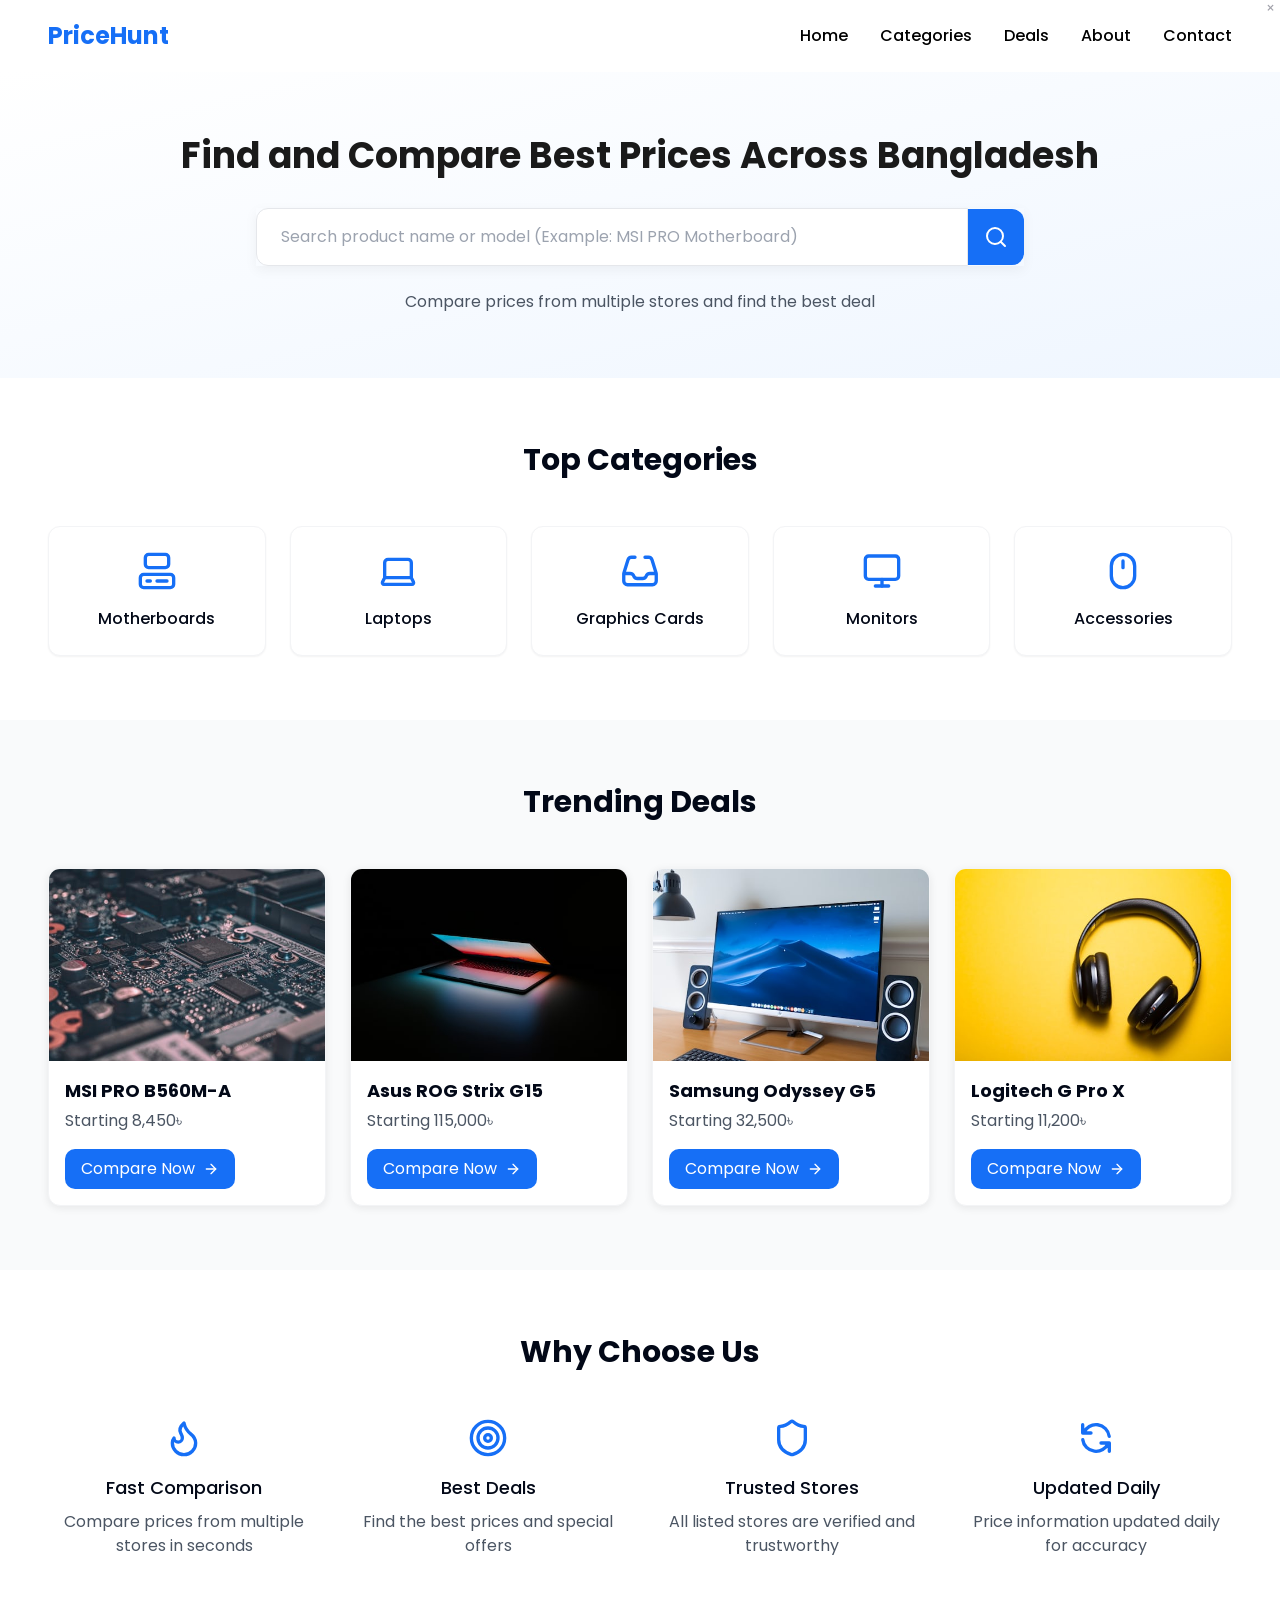
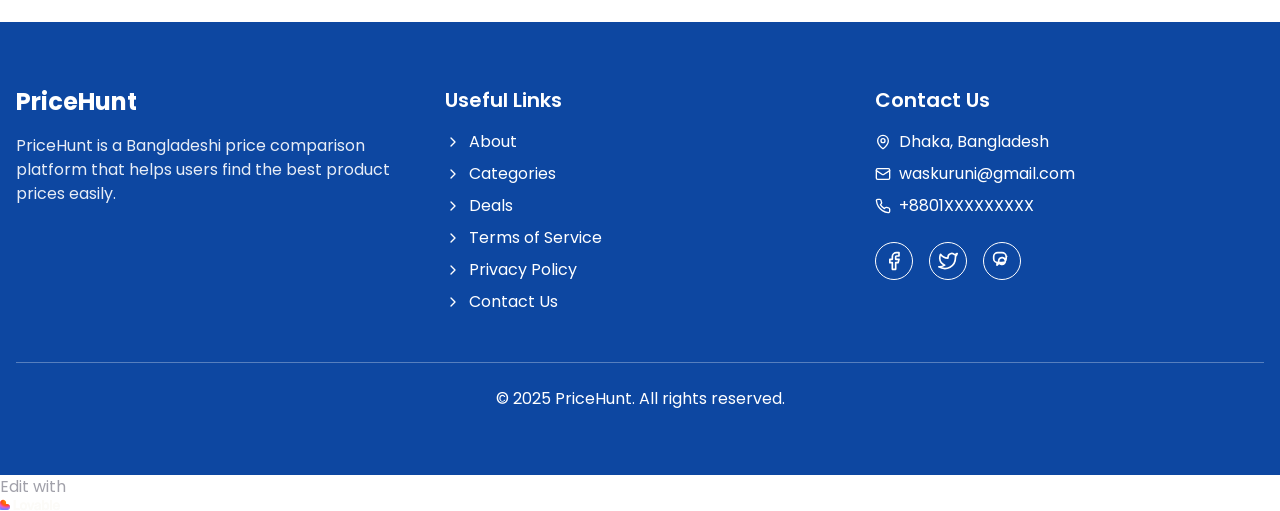
==== commit 28f1698c: "Update index.html" ====
--- a/index.html/index.html
+++ b/index.html/index.html
@@ -18,23 +18,6 @@
     <script type="module" crossorigin="" src="./pricehunt-web-finder_files/index-DUTAC3Rj.js.download"></script>
     <link rel="stylesheet" crossorigin="" href="./pricehunt-web-finder_files/index-QNEb8FNh.css">
   
-<style>
-	#lovable-badge {
-		position: fixed;
-		bottom: 10px;
-		right: 10px;
-		width: 141px;
-		padding: 5px 13px;	
-		background-color: #000;
-		color: #fff;
-		font-size: 12px;
-		border-radius: 5px;
-		font-family: sans-serif;
-		display: flex;
-		align-items: center;
-		gap: 4px;
-		z-index: 1000000;
-	}
 </style>
 <style type="text/css">:where(html[dir="ltr"]),:where([data-sonner-toaster][dir="ltr"]){--toast-icon-margin-start: -3px;--toast-icon-margin-end: 4px;--toast-svg-margin-start: -1px;--toast-svg-margin-end: 0px;--toast-button-margin-start: auto;--toast-button-margin-end: 0;--toast-close-button-start: 0;--toast-close-button-end: unset;--toast-close-button-transform: translate(-35%, -35%)}:where(html[dir="rtl"]),:where([data-sonner-toaster][dir="rtl"]){--toast-icon-margin-start: 4px;--toast-icon-margin-end: -3px;--toast-svg-margin-start: 0px;--toast-svg-margin-end: -1px;--toast-button-margin-start: 0;--toast-button-margin-end: auto;--toast-close-button-start: unset;--toast-close-button-end: 0;--toast-close-button-transform: translate(35%, -35%)}:where([data-sonner-toaster]){position:fixed;width:var(--width);font-family:ui-sans-serif,system-ui,-apple-system,BlinkMacSystemFont,Segoe UI,Roboto,Helvetica Neue,Arial,Noto Sans,sans-serif,Apple Color Emoji,Segoe UI Emoji,Segoe UI Symbol,Noto Color Emoji;--gray1: hsl(0, 0%, 99%);--gray2: hsl(0, 0%, 97.3%);--gray3: hsl(0, 0%, 95.1%);--gray4: hsl(0, 0%, 93%);--gray5: hsl(0, 0%, 90.9%);--gray6: hsl(0, 0%, 88.7%);--gray7: hsl(0, 0%, 85.8%);--gray8: hsl(0, 0%, 78%);--gray9: hsl(0, 0%, 56.1%);--gray10: hsl(0, 0%, 52.3%);--gray11: hsl(0, 0%, 43.5%);--gray12: hsl(0, 0%, 9%);--border-radius: 8px;box-sizing:border-box;padding:0;margin:0;list-style:none;outline:none;z-index:999999999}:where([data-sonner-toaster][data-x-position="right"]){right:max(var(--offset),env(safe-area-inset-right))}:where([data-sonner-toaster][data-x-position="left"]){left:max(var(--offset),env(safe-area-inset-left))}:where([data-sonner-toaster][data-x-position="center"]){left:50%;transform:translate(-50%)}:where([data-sonner-toaster][data-y-position="top"]){top:max(var(--offset),env(safe-area-inset-top))}:where([data-sonner-toaster][data-y-position="bottom"]){bottom:max(var(--offset),env(safe-area-inset-bottom))}:where([data-sonner-toast]){--y: translateY(100%);--lift-amount: calc(var(--lift) * var(--gap));z-index:var(--z-index);position:absolute;opacity:0;transform:var(--y);filter:blur(0);touch-action:none;transition:transform .4s,opacity .4s,height .4s,box-shadow .2s;box-sizing:border-box;outline:none;overflow-wrap:anywhere}:where([data-sonner-toast][data-styled="true"]){padding:16px;background:var(--normal-bg);border:1px solid var(--normal-border);color:var(--normal-text);border-radius:var(--border-radius);box-shadow:0 4px 12px #0000001a;width:var(--width);font-size:13px;display:flex;align-items:center;gap:6px}:where([data-sonner-toast]:focus-visible){box-shadow:0 4px 12px #0000001a,0 0 0 2px #0003}:where([data-sonner-toast][data-y-position="top"]){top:0;--y: translateY(-100%);--lift: 1;--lift-amount: calc(1 * var(--gap))}:where([data-sonner-toast][data-y-position="bottom"]){bottom:0;--y: translateY(100%);--lift: -1;--lift-amount: calc(var(--lift) * var(--gap))}:where([data-sonner-toast]) :where([data-description]){font-weight:400;line-height:1.4;color:inherit}:where([data-sonner-toast]) :where([data-title]){font-weight:500;line-height:1.5;color:inherit}:where([data-sonner-toast]) :where([data-icon]){display:flex;height:16px;width:16px;position:relative;justify-content:flex-start;align-items:center;flex-shrink:0;margin-left:var(--toast-icon-margin-start);margin-right:var(--toast-icon-margin-end)}:where([data-sonner-toast][data-promise="true"]) :where([data-icon])>svg{opacity:0;transform:scale(.8);transform-origin:center;animation:sonner-fade-in .3s ease forwards}:where([data-sonner-toast]) :where([data-icon])>*{flex-shrink:0}:where([data-sonner-toast]) :where([data-icon]) svg{margin-left:var(--toast-svg-margin-start);margin-right:var(--toast-svg-margin-end)}:where([data-sonner-toast]) :where([data-content]){display:flex;flex-direction:column;gap:2px}[data-sonner-toast][data-styled=true] [data-button]{border-radius:4px;padding-left:8px;padding-right:8px;height:24px;font-size:12px;color:var(--normal-bg);background:var(--normal-text);margin-left:var(--toast-button-margin-start);margin-right:var(--toast-button-margin-end);border:none;cursor:pointer;outline:none;display:flex;align-items:center;flex-shrink:0;transition:opacity .4s,box-shadow .2s}:where([data-sonner-toast]) :where([data-button]):focus-visible{box-shadow:0 0 0 2px #0006}:where([data-sonner-toast]) :where([data-button]):first-of-type{margin-left:var(--toast-button-margin-start);margin-right:var(--toast-button-margin-end)}:where([data-sonner-toast]) :where([data-cancel]){color:var(--normal-text);background:rgba(0,0,0,.08)}:where([data-sonner-toast][data-theme="dark"]) :where([data-cancel]){background:rgba(255,255,255,.3)}:where([data-sonner-toast]) :where([data-close-button]){position:absolute;left:var(--toast-close-button-start);right:var(--toast-close-button-end);top:0;height:20px;width:20px;display:flex;justify-content:center;align-items:center;padding:0;background:var(--gray1);color:var(--gray12);border:1px solid var(--gray4);transform:var(--toast-close-button-transform);border-radius:50%;cursor:pointer;z-index:1;transition:opacity .1s,background .2s,border-color .2s}:where([data-sonner-toast]) :where([data-close-button]):focus-visible{box-shadow:0 4px 12px #0000001a,0 0 0 2px #0003}:where([data-sonner-toast]) :where([data-disabled="true"]){cursor:not-allowed}:where([data-sonner-toast]):hover :where([data-close-button]):hover{background:var(--gray2);border-color:var(--gray5)}:where([data-sonner-toast][data-swiping="true"]):before{content:"";position:absolute;left:0;right:0;height:100%;z-index:-1}:where([data-sonner-toast][data-y-position="top"][data-swiping="true"]):before{bottom:50%;transform:scaleY(3) translateY(50%)}:where([data-sonner-toast][data-y-position="bottom"][data-swiping="true"]):before{top:50%;transform:scaleY(3) translateY(-50%)}:where([data-sonner-toast][data-swiping="false"][data-removed="true"]):before{content:"";position:absolute;inset:0;transform:scaleY(2)}:where([data-sonner-toast]):after{content:"";position:absolute;left:0;height:calc(var(--gap) + 1px);bottom:100%;width:100%}:where([data-sonner-toast][data-mounted="true"]){--y: translateY(0);opacity:1}:where([data-sonner-toast][data-expanded="false"][data-front="false"]){--scale: var(--toasts-before) * .05 + 1;--y: translateY(calc(var(--lift-amount) * var(--toasts-before))) scale(calc(-1 * var(--scale)));height:var(--front-toast-height)}:where([data-sonner-toast])>*{transition:opacity .4s}:where([data-sonner-toast][data-expanded="false"][data-front="false"][data-styled="true"])>*{opacity:0}:where([data-sonner-toast][data-visible="false"]){opacity:0;pointer-events:none}:where([data-sonner-toast][data-mounted="true"][data-expanded="true"]){--y: translateY(calc(var(--lift) * var(--offset)));height:var(--initial-height)}:where([data-sonner-toast][data-removed="true"][data-front="true"][data-swipe-out="false"]){--y: translateY(calc(var(--lift) * -100%));opacity:0}:where([data-sonner-toast][data-removed="true"][data-front="false"][data-swipe-out="false"][data-expanded="true"]){--y: translateY(calc(var(--lift) * var(--offset) + var(--lift) * -100%));opacity:0}:where([data-sonner-toast][data-removed="true"][data-front="false"][data-swipe-out="false"][data-expanded="false"]){--y: translateY(40%);opacity:0;transition:transform .5s,opacity .2s}:where([data-sonner-toast][data-removed="true"][data-front="false"]):before{height:calc(var(--initial-height) + 20%)}[data-sonner-toast][data-swiping=true]{transform:var(--y) translateY(var(--swipe-amount, 0px));transition:none}[data-sonner-toast][data-swipe-out=true][data-y-position=bottom],[data-sonner-toast][data-swipe-out=true][data-y-position=top]{animation:swipe-out .2s ease-out forwards}@keyframes swipe-out{0%{transform:translateY(calc(var(--lift) * var(--offset) + var(--swipe-amount)));opacity:1}to{transform:translateY(calc(var(--lift) * var(--offset) + var(--swipe-amount) + var(--lift) * -100%));opacity:0}}@media (max-width: 600px){[data-sonner-toaster]{position:fixed;--mobile-offset: 16px;right:var(--mobile-offset);left:var(--mobile-offset);width:100%}[data-sonner-toaster] [data-sonner-toast]{left:0;right:0;width:calc(100% - var(--mobile-offset) * 2)}[data-sonner-toaster][data-x-position=left]{left:var(--mobile-offset)}[data-sonner-toaster][data-y-position=bottom]{bottom:20px}[data-sonner-toaster][data-y-position=top]{top:20px}[data-sonner-toaster][data-x-position=center]{left:var(--mobile-offset);right:var(--mobile-offset);transform:none}}[data-sonner-toaster][data-theme=light]{--normal-bg: #fff;--normal-border: var(--gray4);--normal-text: var(--gray12);--success-bg: hsl(143, 85%, 96%);--success-border: hsl(145, 92%, 91%);--success-text: hsl(140, 100%, 27%);--info-bg: hsl(208, 100%, 97%);--info-border: hsl(221, 91%, 91%);--info-text: hsl(210, 92%, 45%);--warning-bg: hsl(49, 100%, 97%);--warning-border: hsl(49, 91%, 91%);--warning-text: hsl(31, 92%, 45%);--error-bg: hsl(359, 100%, 97%);--error-border: hsl(359, 100%, 94%);--error-text: hsl(360, 100%, 45%)}[data-sonner-toaster][data-theme=light] [data-sonner-toast][data-invert=true]{--normal-bg: #000;--normal-border: hsl(0, 0%, 20%);--normal-text: var(--gray1)}[data-sonner-toaster][data-theme=dark] [data-sonner-toast][data-invert=true]{--normal-bg: #fff;--normal-border: var(--gray3);--normal-text: var(--gray12)}[data-sonner-toaster][data-theme=dark]{--normal-bg: #000;--normal-border: hsl(0, 0%, 20%);--normal-text: var(--gray1);--success-bg: hsl(150, 100%, 6%);--success-border: hsl(147, 100%, 12%);--success-text: hsl(150, 86%, 65%);--info-bg: hsl(215, 100%, 6%);--info-border: hsl(223, 100%, 12%);--info-text: hsl(216, 87%, 65%);--warning-bg: hsl(64, 100%, 6%);--warning-border: hsl(60, 100%, 12%);--warning-text: hsl(46, 87%, 65%);--error-bg: hsl(358, 76%, 10%);--error-border: hsl(357, 89%, 16%);--error-text: hsl(358, 100%, 81%)}[data-rich-colors=true][data-sonner-toast][data-type=success],[data-rich-colors=true][data-sonner-toast][data-type=success] [data-close-button]{background:var(--success-bg);border-color:var(--success-border);color:var(--success-text)}[data-rich-colors=true][data-sonner-toast][data-type=info],[data-rich-colors=true][data-sonner-toast][data-type=info] [data-close-button]{background:var(--info-bg);border-color:var(--info-border);color:var(--info-text)}[data-rich-colors=true][data-sonner-toast][data-type=warning],[data-rich-colors=true][data-sonner-toast][data-type=warning] [data-close-button]{background:var(--warning-bg);border-color:var(--warning-border);color:var(--warning-text)}[data-rich-colors=true][data-sonner-toast][data-type=error],[data-rich-colors=true][data-sonner-toast][data-type=error] [data-close-button]{background:var(--error-bg);border-color:var(--error-border);color:var(--error-text)}.sonner-loading-wrapper{--size: 16px;height:var(--size);width:var(--size);position:absolute;inset:0;z-index:10}.sonner-loading-wrapper[data-visible=false]{transform-origin:center;animation:sonner-fade-out .2s ease forwards}.sonner-spinner{position:relative;top:50%;left:50%;height:var(--size);width:var(--size)}.sonner-loading-bar{animation:sonner-spin 1.2s linear infinite;background:var(--gray11);border-radius:6px;height:8%;left:-10%;position:absolute;top:-3.9%;width:24%}.sonner-loading-bar:nth-child(1){animation-delay:-1.2s;transform:rotate(.0001deg) translate(146%)}.sonner-loading-bar:nth-child(2){animation-delay:-1.1s;transform:rotate(30deg) translate(146%)}.sonner-loading-bar:nth-child(3){animation-delay:-1s;transform:rotate(60deg) translate(146%)}.sonner-loading-bar:nth-child(4){animation-delay:-.9s;transform:rotate(90deg) translate(146%)}.sonner-loading-bar:nth-child(5){animation-delay:-.8s;transform:rotate(120deg) translate(146%)}.sonner-loading-bar:nth-child(6){animation-delay:-.7s;transform:rotate(150deg) translate(146%)}.sonner-loading-bar:nth-child(7){animation-delay:-.6s;transform:rotate(180deg) translate(146%)}.sonner-loading-bar:nth-child(8){animation-delay:-.5s;transform:rotate(210deg) translate(146%)}.sonner-loading-bar:nth-child(9){animation-delay:-.4s;transform:rotate(240deg) translate(146%)}.sonner-loading-bar:nth-child(10){animation-delay:-.3s;transform:rotate(270deg) translate(146%)}.sonner-loading-bar:nth-child(11){animation-delay:-.2s;transform:rotate(300deg) translate(146%)}.sonner-loading-bar:nth-child(12){animation-delay:-.1s;transform:rotate(330deg) translate(146%)}@keyframes sonner-fade-in{0%{opacity:0;transform:scale(.8)}to{opacity:1;transform:scale(1)}}@keyframes sonner-fade-out{0%{opacity:1;transform:scale(1)}to{opacity:0;transform:scale(.8)}}@keyframes sonner-spin{0%{opacity:1}to{opacity:.15}}@media (prefers-reduced-motion){[data-sonner-toast],[data-sonner-toast]>*,.sonner-loading-bar{transition:none!important;animation:none!important}}.sonner-loader{position:absolute;top:50%;left:50%;transform:translate(-50%,-50%);transform-origin:center;transition:opacity .2s,transform .2s}.sonner-loader[data-visible=false]{opacity:0;transform:scale(.8) translate(-50%,-50%)}
 </style></head>
